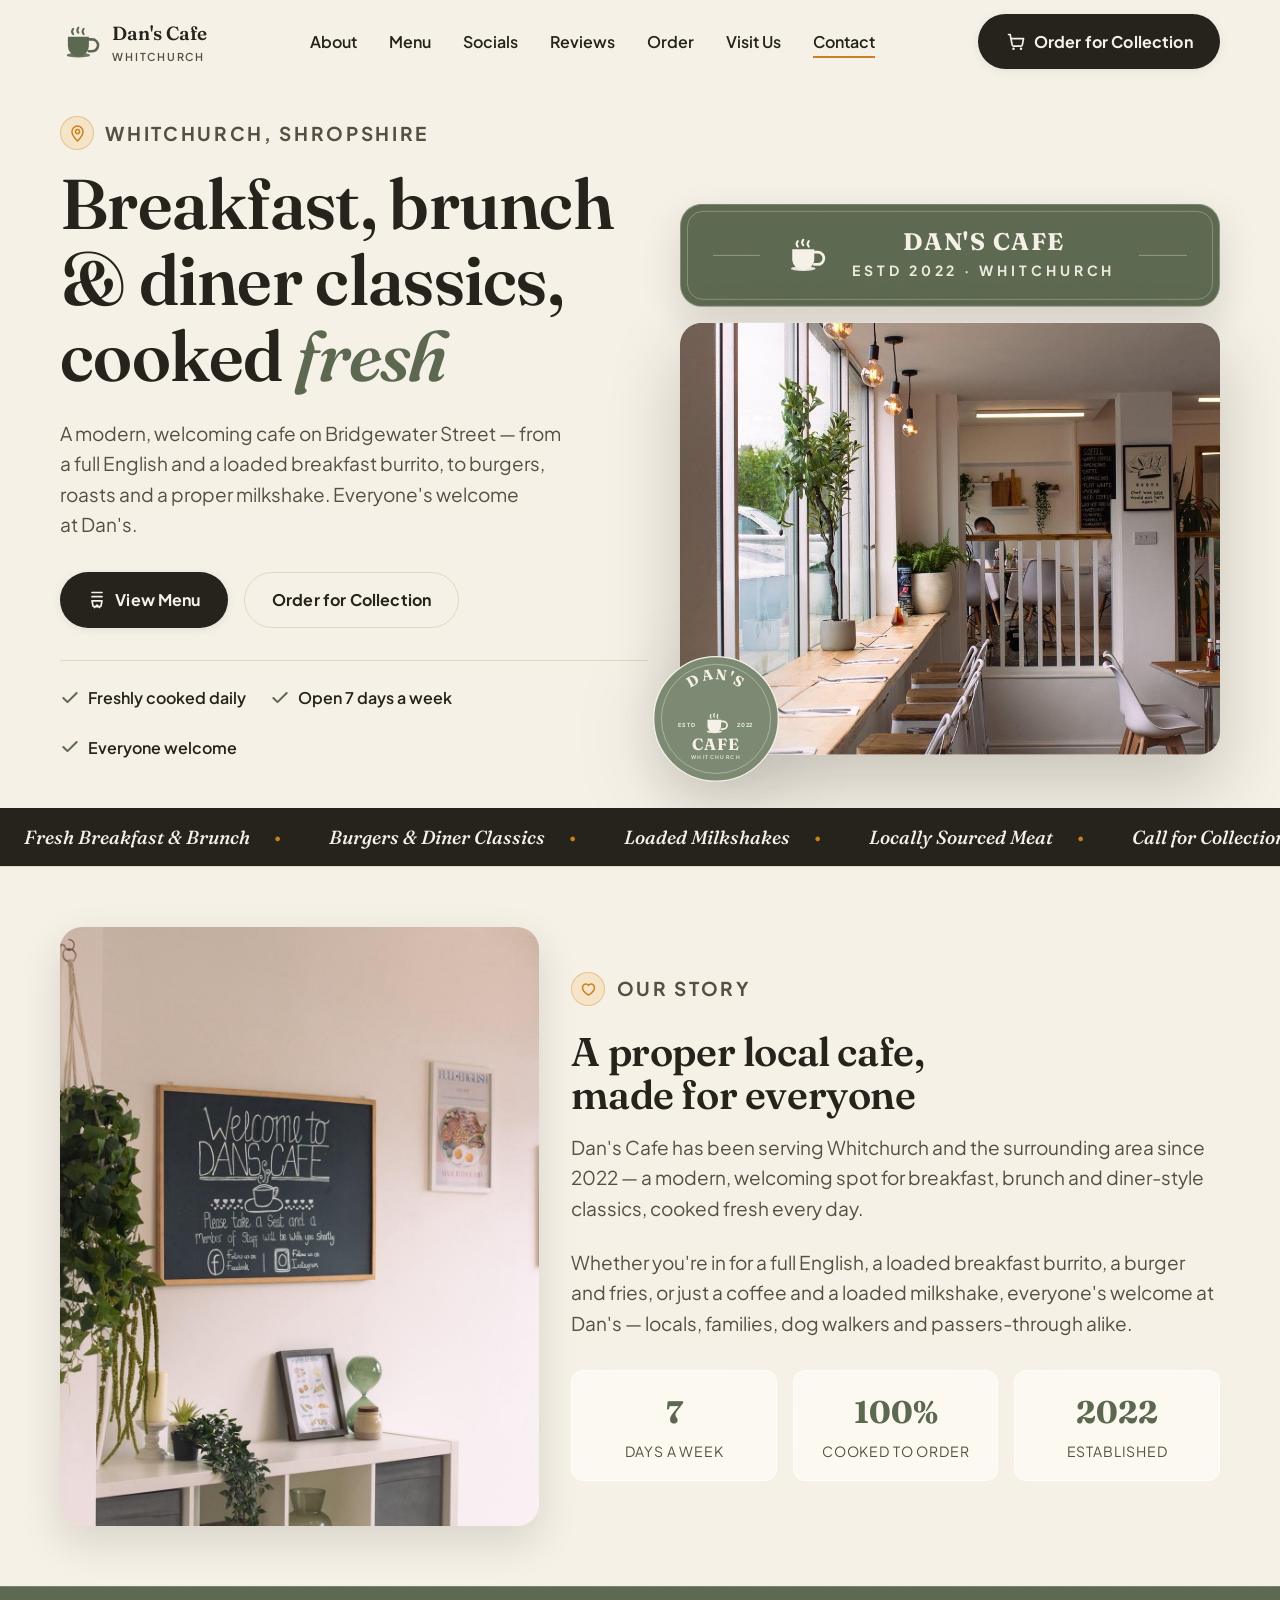
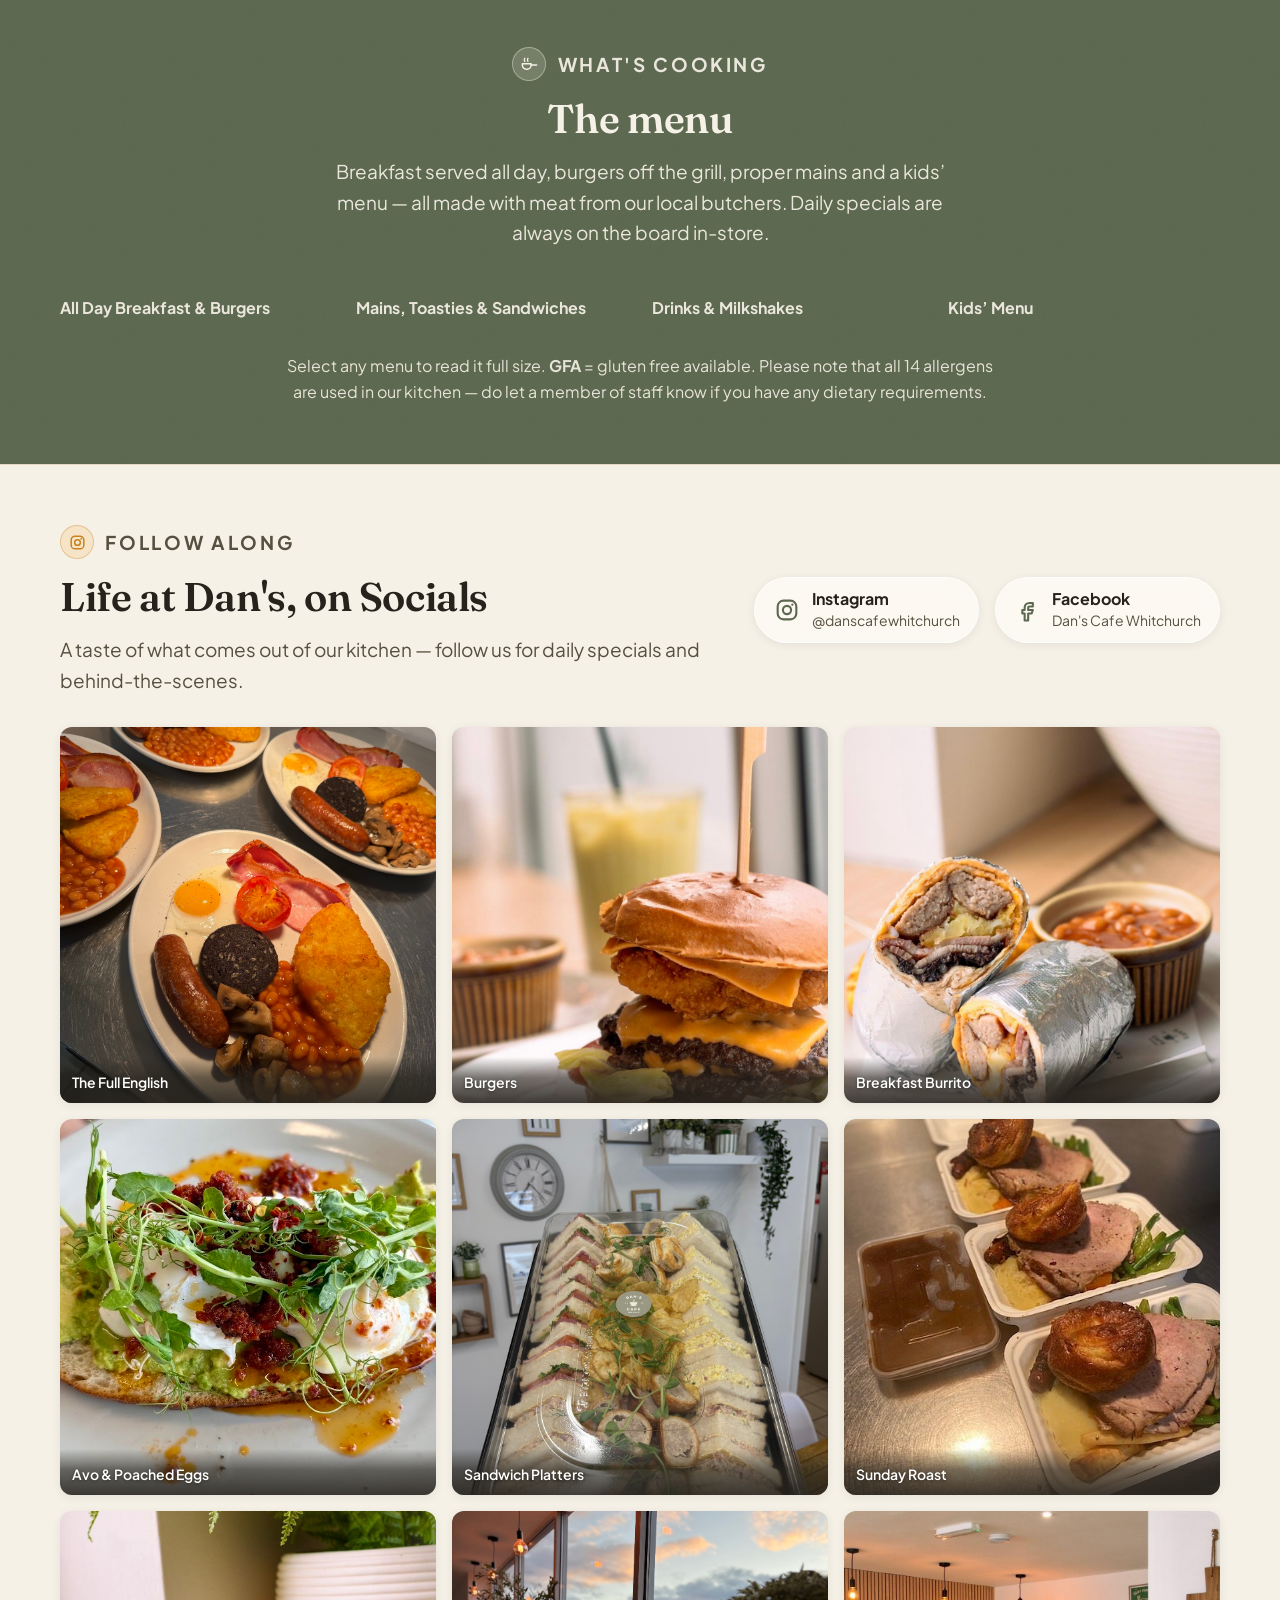
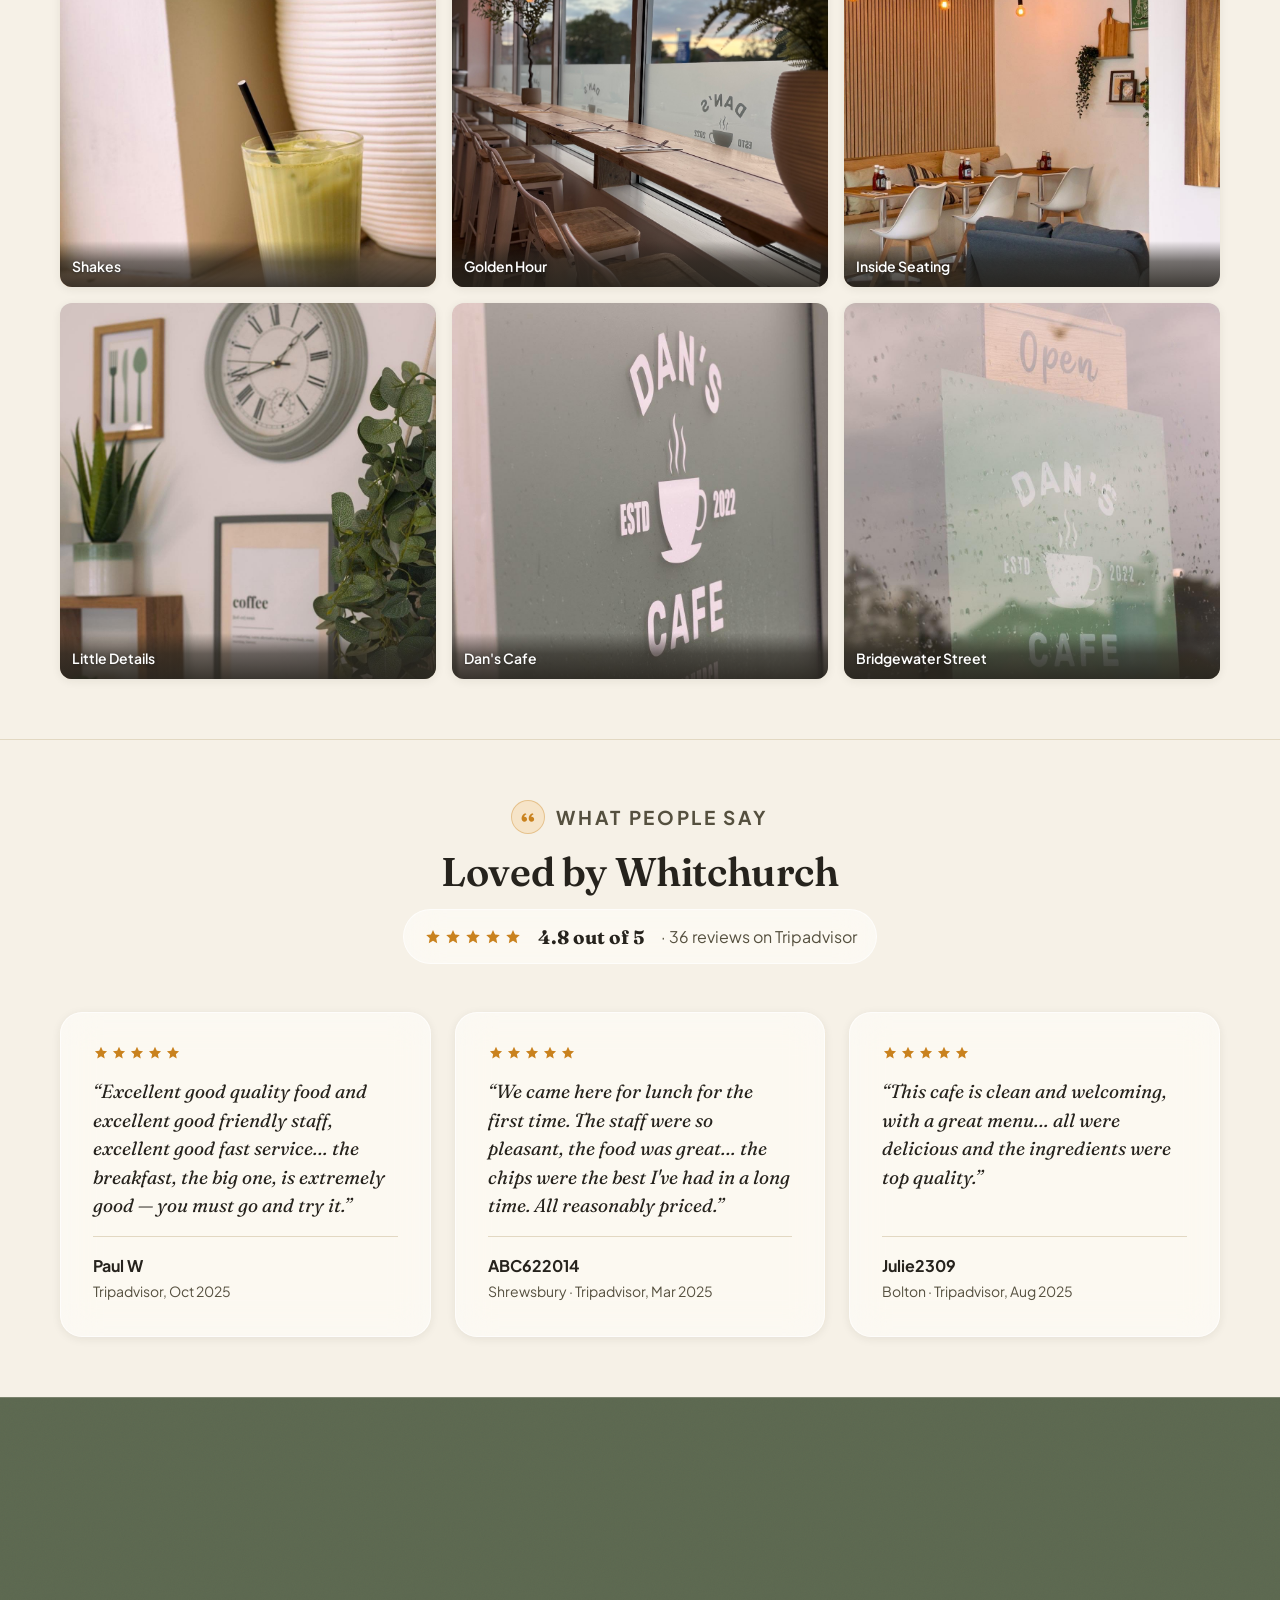
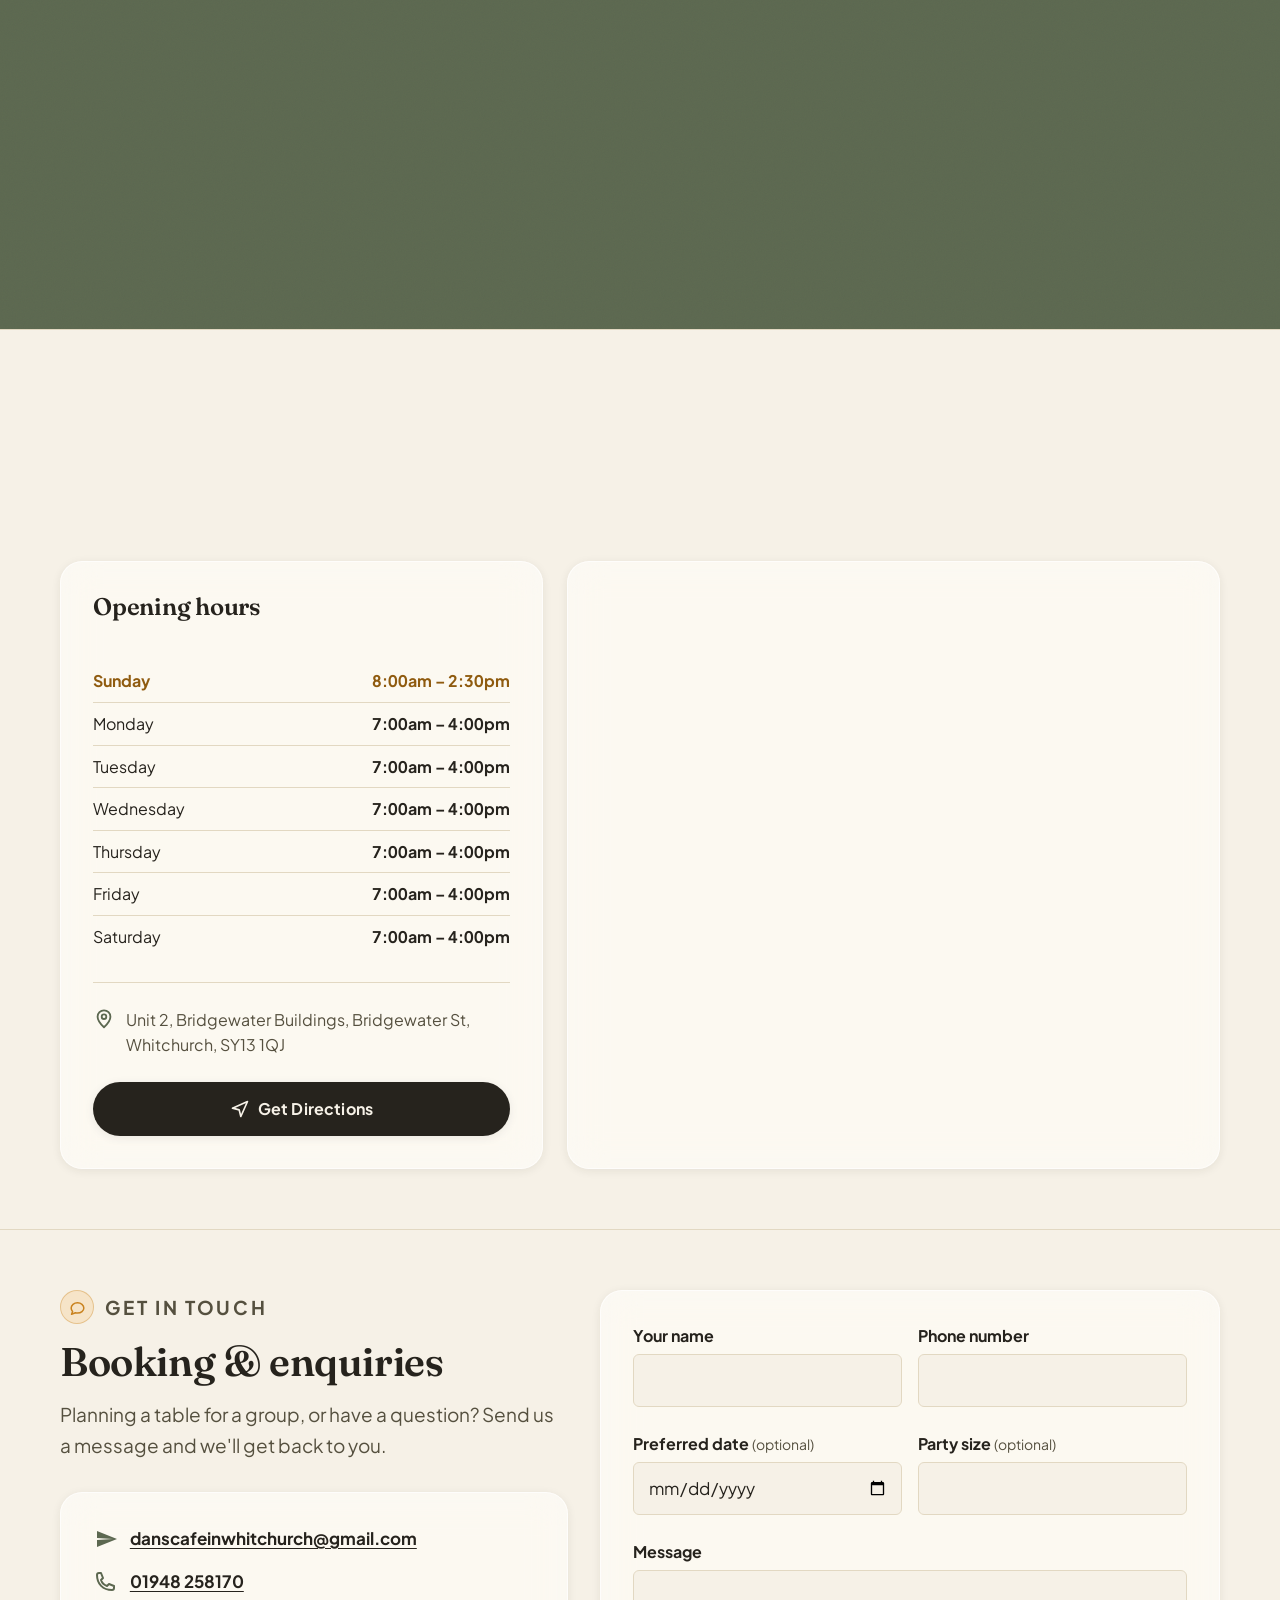
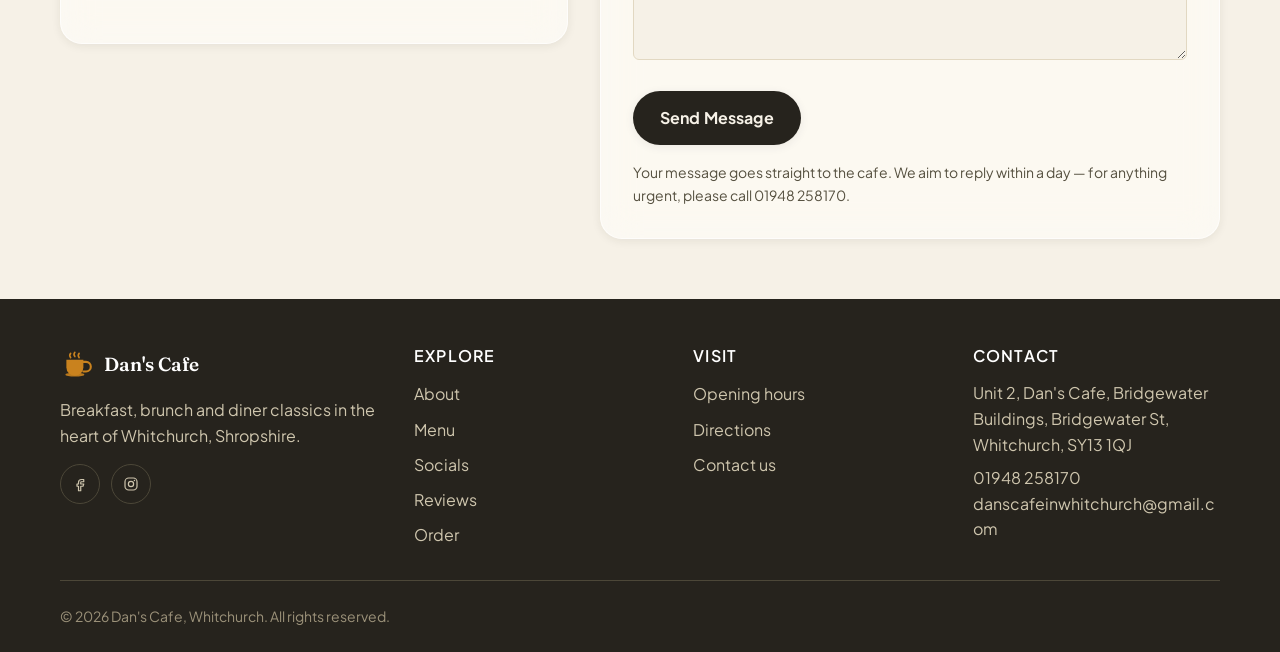
==== index.html @ ef7c29a6 "Add the four real menus with a full-size viewer, and swap two reviews Menus - Adds Dan's four printe" ====
<!doctype html>
<html lang="en-GB">
<head>
  <meta charset="UTF-8" />
  <meta name="viewport" content="width=device-width, initial-scale=1" />
  <title>Dan's Cafe — Breakfast, Brunch &amp; Diner in Whitchurch</title>
  <meta name="description" content="Dan's Cafe, Whitchurch — breakfast, brunch and diner classics cooked fresh every day. View the menu, order for collection, or find us on Bridgewater Street." />

  <link rel="preconnect" href="https://fonts.googleapis.com" />
  <link rel="preconnect" href="https://fonts.gstatic.com" crossorigin />
  <link href="https://fonts.googleapis.com/css2?family=Fraunces:ital,opsz,wght@0,9..144,500;0,9..144,600;0,9..144,700;1,9..144,500;1,9..144,600&family=Plus+Jakarta+Sans:wght@400;500;600;700;800&display=swap" rel="stylesheet" />

  <link rel="stylesheet" href="css/styles.css" />

  <!-- Enables the scroll-reveal animations only when JS is running, so the
       page still renders fully visible for screenshots, previews and crawlers. -->
  <script>document.documentElement.classList.add('js-anim');</script>

  <link rel="icon" href="data:image/svg+xml,%3Csvg xmlns='http://www.w3.org/2000/svg' viewBox='0 0 64 64'%3E%3Crect width='64' height='64' rx='16' fill='%237C8A73'/%3E%3Cellipse cx='32' cy='47' rx='15' ry='3' fill='%23F6F1E7'/%3E%3Cpath d='M17 22h28v11a14 14 0 0 1-14 14 14 14 0 0 1-14-14V22Z' fill='%23F6F1E7'/%3E%3Cpath d='M45 25h4a7 7 0 0 1 0 14h-4' fill='none' stroke='%23F6F1E7' stroke-width='3.5' stroke-linecap='round'/%3E%3C/svg%3E" />
</head>
<body>
  <a class="skip-link" href="#main">Skip to main content</a>

  <!-- SVG sprite: shared icon symbols -->
  <svg class="visually-hidden" aria-hidden="true">
    <symbol id="icon-cup" viewBox="0 0 64 64">
      <ellipse cx="28" cy="52" rx="18" ry="3.5" fill="currentColor" opacity=".9"/>
      <path d="M12 24h32v14a16 16 0 0 1-16 16h0a16 16 0 0 1-16-16V24Z" fill="currentColor"/>
      <path d="M44 28h5a9 9 0 0 1 0 18h-5" fill="none" stroke="currentColor" stroke-width="4" stroke-linecap="round"/>
      <path d="M20 12c-2.5 3-2.5 5 0 8M28 10c-2.5 3-2.5 5 0 8M36 12c-2.5 3-2.5 5 0 8" fill="none" stroke="currentColor" stroke-width="3" stroke-linecap="round"/>
    </symbol>
    <symbol id="icon-camera" viewBox="0 0 24 24">
      <path d="M4 8h3l1.5-2.5h7L17 8h3a1 1 0 0 1 1 1v9a1 1 0 0 1-1 1H4a1 1 0 0 1-1-1V9a1 1 0 0 1 1-1Z" fill="none" stroke="currentColor" stroke-width="1.6" stroke-linejoin="round"/>
      <circle cx="12" cy="13.5" r="3.5" fill="none" stroke="currentColor" stroke-width="1.6"/>
    </symbol>
    <symbol id="icon-star" viewBox="0 0 24 24">
      <path d="M12 2.8l2.7 5.9 6.4.7-4.8 4.4 1.3 6.4L12 16.9l-5.6 3.3 1.3-6.4-4.8-4.4 6.4-.7L12 2.8Z" fill="currentColor"/>
    </symbol>
    <!-- Eyebrow icons: one per section, matching its subject -->
    <symbol id="icon-pin" viewBox="0 0 24 24">
      <path d="M12 21.5s7-6.7 7-11.9A7 7 0 0 0 5 9.6c0 5.2 7 11.9 7 11.9Z" fill="none" stroke="currentColor" stroke-width="1.9" stroke-linejoin="round"/>
      <circle cx="12" cy="9.6" r="2.6" fill="none" stroke="currentColor" stroke-width="1.9"/>
    </symbol>
    <symbol id="icon-heart" viewBox="0 0 24 24">
      <path d="M12 20.3s-7.6-4.6-7.6-9.6a4.3 4.3 0 0 1 7.6-2.7 4.3 4.3 0 0 1 7.6 2.7c0 5-7.6 9.6-7.6 9.6Z" fill="none" stroke="currentColor" stroke-width="1.9" stroke-linejoin="round"/>
    </symbol>
    <symbol id="icon-pan" viewBox="0 0 24 24">
      <path d="M3 11h11a0 0 0 0 1 0 0v2a5 5 0 0 1-5 5H8a5 5 0 0 1-5-5v-2Z" fill="none" stroke="currentColor" stroke-width="1.9" stroke-linejoin="round"/>
      <path d="M14 12.5h7" stroke="currentColor" stroke-width="1.9" stroke-linecap="round"/>
      <path d="M6 8c-1-1.4-1-2.4 0-3.8M10 8c-1-1.4-1-2.4 0-3.8" fill="none" stroke="currentColor" stroke-width="1.7" stroke-linecap="round"/>
    </symbol>
    <symbol id="icon-instagram" viewBox="0 0 24 24">
      <rect x="4" y="4" width="16" height="16" rx="5" fill="none" stroke="currentColor" stroke-width="1.9"/>
      <circle cx="12" cy="12" r="3.6" fill="none" stroke="currentColor" stroke-width="1.9"/>
      <circle cx="16.7" cy="7.3" r="1.1" fill="currentColor"/>
    </symbol>
    <symbol id="icon-quote" viewBox="0 0 24 24">
      <path d="M9.2 6.5C6.3 7.6 4.5 10 4.5 13.1c0 2.6 1.5 4.4 3.6 4.4 1.9 0 3.3-1.4 3.3-3.2 0-1.8-1.3-3.1-3-3.1-.3 0-.6 0-.8.1.4-1.5 1.6-2.7 3.1-3.4l-1.5-1.4ZM18.2 6.5c-2.9 1.1-4.7 3.5-4.7 6.6 0 2.6 1.5 4.4 3.6 4.4 1.9 0 3.3-1.4 3.3-3.2 0-1.8-1.3-3.1-3-3.1-.3 0-.6 0-.8.1.4-1.5 1.6-2.7 3.1-3.4l-1.5-1.4Z" fill="currentColor"/>
    </symbol>
    <symbol id="icon-bag" viewBox="0 0 24 24">
      <path d="M5 8h14l-1.1 11.2a1.8 1.8 0 0 1-1.8 1.6H7.9a1.8 1.8 0 0 1-1.8-1.6L5 8Z" fill="none" stroke="currentColor" stroke-width="1.9" stroke-linejoin="round"/>
      <path d="M8.8 8V6.4a3.2 3.2 0 0 1 6.4 0V8" fill="none" stroke="currentColor" stroke-width="1.9" stroke-linecap="round"/>
    </symbol>
    <symbol id="icon-chat" viewBox="0 0 24 24">
      <path d="M20 12.6c0 3.6-3.6 6.5-8 6.5-.9 0-1.8-.1-2.6-.4L4.5 20.5l1.3-3.4C4.7 15.9 4 14.3 4 12.6 4 9 7.6 6.1 12 6.1s8 2.9 8 6.5Z" fill="none" stroke="currentColor" stroke-width="1.9" stroke-linejoin="round"/>
    </symbol>
    <symbol id="icon-expand" viewBox="0 0 24 24">
      <path d="M4 9V4h5M20 9V4h-5M4 15v5h5M20 15v5h-5" fill="none" stroke="currentColor" stroke-width="1.9" stroke-linecap="round" stroke-linejoin="round"/>
    </symbol>
    <symbol id="icon-close" viewBox="0 0 24 24">
      <path d="M6 6l12 12M18 6L6 18" fill="none" stroke="currentColor" stroke-width="2" stroke-linecap="round"/>
    </symbol>
    <symbol id="icon-chevron" viewBox="0 0 24 24">
      <path d="M14.5 5 8 12l6.5 7" fill="none" stroke="currentColor" stroke-width="2" stroke-linecap="round" stroke-linejoin="round"/>
    </symbol>
  </svg>

  <!-- ============ HEADER ============
       The header and footer are the two shared blocks. If either changes,
       change it in every .html file in this folder. Right now there is only
       one page (index.html), so there is only one copy of each. -->
  <header class="site-header" id="siteHeader">
    <div class="container">
      <a class="brand" href="#top">
        <svg class="brand-mark" viewBox="0 0 64 64" aria-hidden="true"><use href="#icon-cup"/></svg>
        <span>Dan's Cafe<span class="brand-sub">Whitchurch</span></span>
      </a>

      <nav class="nav-desktop" aria-label="Primary">
        <ul>
          <li><a href="#about">About</a></li>
          <li><a href="#menu">Menu</a></li>
          <li><a href="#gallery">Socials</a></li>
          <li><a href="#reviews">Reviews</a></li>
          <li><a href="#order">Order</a></li>
          <li><a href="#visit">Visit Us</a></li>
          <li><a href="#contact">Contact</a></li>
        </ul>
      </nav>

      <a class="btn btn-primary btn-magnetic header-cta" href="#order" data-magnetic>
        <svg viewBox="0 0 24 24" fill="none" aria-hidden="true"><path d="M3 3h2l2.4 12.4a2 2 0 0 0 2 1.6h8.2a2 2 0 0 0 2-1.6L21 8H6" stroke="currentColor" stroke-width="2" stroke-linecap="round" stroke-linejoin="round"/><circle cx="9" cy="20" r="1.5" fill="currentColor"/><circle cx="18" cy="20" r="1.5" fill="currentColor"/></svg>
        Order for Collection
      </a>

      <button class="nav-toggle" id="navToggle" aria-expanded="false" aria-controls="navMobile" aria-label="Open menu">
        <svg class="icon-menu" viewBox="0 0 24 24" fill="none" aria-hidden="true"><path d="M3 6h18M3 12h18M3 18h18" stroke="currentColor" stroke-width="2" stroke-linecap="round"/></svg>
        <svg class="icon-close" viewBox="0 0 24 24" fill="none" aria-hidden="true"><path d="M6 6l12 12M18 6L6 18" stroke="currentColor" stroke-width="2" stroke-linecap="round"/></svg>
      </button>
    </div>
  </header>

  <!-- Mobile menu lives OUTSIDE <header> on purpose: the header uses
       backdrop-filter, which makes it a containing block for any
       position:fixed descendant. Nested inside, this panel was being
       trapped in the 84px header box instead of filling the screen. -->
  <nav class="nav-mobile" id="navMobile" aria-label="Mobile">
      <ul>
        <li><a href="#about">About</a></li>
        <li><a href="#menu">Menu</a></li>
        <li><a href="#gallery">Socials</a></li>
        <li><a href="#reviews">Reviews</a></li>
        <li><a href="#order">Order</a></li>
        <li><a href="#visit">Visit Us</a></li>
        <li><a href="#contact">Contact</a></li>
      </ul>
      <a class="btn btn-primary header-cta" href="#order">Order for Collection</a>
    </nav>

  <main id="main">
    <div id="top"></div>

    <!-- ============ HERO ============ -->
    <section class="hero">
      <div class="container">
        <div class="hero-copy" data-reveal>
          <p class="eyebrow"><span class="eyebrow-icon" aria-hidden="true"><svg><use href="#icon-pin"/></svg></span>Whitchurch, Shropshire</p>
          <h1>Breakfast, brunch &amp; diner classics, cooked <em>fresh</em></h1>
          <p>A modern, welcoming cafe on Bridgewater Street — from a full English and a loaded breakfast burrito, to burgers, roasts and a proper milkshake. Everyone's welcome at Dan's.</p>
          <div class="hero-actions">
            <a class="btn btn-primary btn-magnetic" href="#menu" data-magnetic>
              <svg viewBox="0 0 24 24" fill="none" aria-hidden="true"><path d="M6 3h12M6 8h12M9 21l3-3 3 3M6 13h12l-1 5a2 2 0 0 1-2 2H9a2 2 0 0 1-2-2l-1-5Z" stroke="currentColor" stroke-width="2" stroke-linecap="round" stroke-linejoin="round"/></svg>
              View Menu
            </a>
            <a class="btn btn-ghost" href="#order">Order for Collection</a>
          </div>

          <ul class="hero-trust">
            <li>
              <svg viewBox="0 0 24 24" fill="none" aria-hidden="true"><path d="M20 6 9 17l-5-5" stroke="currentColor" stroke-width="2.4" stroke-linecap="round" stroke-linejoin="round"/></svg>
              Freshly cooked daily
            </li>
            <li>
              <svg viewBox="0 0 24 24" fill="none" aria-hidden="true"><path d="M20 6 9 17l-5-5" stroke="currentColor" stroke-width="2.4" stroke-linecap="round" stroke-linejoin="round"/></svg>
              Open 7 days a week
            </li>
            <li>
              <svg viewBox="0 0 24 24" fill="none" aria-hidden="true"><path d="M20 6 9 17l-5-5" stroke="currentColor" stroke-width="2.4" stroke-linecap="round" stroke-linejoin="round"/></svg>
              Everyone welcome
            </li>
          </ul>
        </div>

        <div class="hero-media" data-reveal data-parallax>
          <div class="hero-banner">
            <span class="hero-banner-rule" aria-hidden="true"></span>
            <svg class="hero-banner-mark" viewBox="0 0 64 64" aria-hidden="true"><use href="#icon-cup"/></svg>
            <span class="hero-banner-text">
              <strong>DAN'S CAFE</strong>
              <span>Estd 2022 &middot; Whitchurch</span>
            </span>
            <span class="hero-banner-rule" aria-hidden="true"></span>
          </div>

          <div class="hero-photo">
            <div class="photo-slot">
              <div class="photo-fallback">
                <svg aria-hidden="true"><use href="#icon-camera"/></svg>
                <strong>Inside Dan's Cafe</strong>
                <span>images/interior-window-bar.jpg</span>
              </div>
              <img src="images/interior-window-bar.jpg" alt="Inside Dan's Cafe — window bar seating with hanging Edison bulbs and plants" loading="eager" onerror="this.remove()" />
            </div>
          </div>
          <svg class="hero-badge" viewBox="0 0 300 300" role="img" aria-label="Dan's Cafe, established 2022, Whitchurch">
            <circle cx="150" cy="150" r="146" fill="#7C8A73"/>
            <circle cx="150" cy="150" r="146" fill="none" stroke="#F6F1E7" stroke-width="3"/>
            <circle cx="150" cy="150" r="128" fill="none" stroke="#F6F1E7" stroke-width="1.5" opacity=".6"/>
            <path id="badgeArc" d="M 58,150 A 92,92 0 0 1 242,150" fill="none"/>
            <text font-family="Fraunces, serif" font-weight="700" font-size="34" letter-spacing="4" fill="#F6F1E7">
              <textPath href="#badgeArc" startOffset="50%" text-anchor="middle">DAN'S</textPath>
            </text>
            <use href="#icon-cup" x="118" y="128" width="64" height="64" color="#F6F1E7"/>
            <text x="82" y="168" font-family="Plus Jakarta Sans, sans-serif" font-weight="700" font-size="13" letter-spacing="2" fill="#F6F1E7" text-anchor="middle">ESTD</text>
            <text x="218" y="168" font-family="Plus Jakarta Sans, sans-serif" font-weight="700" font-size="13" letter-spacing="2" fill="#F6F1E7" text-anchor="middle">2022</text>
            <text x="150" y="222" font-family="Fraunces, serif" font-weight="700" font-size="38" letter-spacing="2" fill="#F6F1E7" text-anchor="middle">CAFE</text>
            <text x="150" y="245" font-family="Plus Jakarta Sans, sans-serif" font-weight="700" font-size="12" letter-spacing="3.5" fill="#F6F1E7" opacity=".85" text-anchor="middle">WHITCHURCH</text>
          </svg>
        </div>
      </div>
    </section>

    <!-- ============ MARQUEE ============ -->
    <div class="marquee" aria-hidden="true">
      <!-- Scrolling banner. To edit: change the phrases in the FIRST group
           below, then make the SECOND group match exactly — the duplicate
           set is what makes the scroll loop seamlessly.
           Hovering the strip pauses it; it does not animate at all for
           visitors who have "reduce motion" turned on. -->
      <div class="marquee-track">
        <span>Fresh Breakfast &amp; Brunch</span>
        <span>Burgers &amp; Diner Classics</span>
        <span>Loaded Milkshakes</span>
        <span>Locally Sourced Meat</span>
        <span>Call for Collection</span>
        <span>Sunday Roasts to Take Away</span>
        <span>Est. 2022, Whitchurch</span>

        <span>Fresh Breakfast &amp; Brunch</span>
        <span>Burgers &amp; Diner Classics</span>
        <span>Loaded Milkshakes</span>
        <span>Locally Sourced Meat</span>
        <span>Call for Collection</span>
        <span>Sunday Roasts to Take Away</span>
        <span>Est. 2022, Whitchurch</span>
      </div>
    </div>

    <!-- ============ ABOUT ============ -->
    <section class="about section" id="about">
      <div class="container">
        <div class="about-media" data-reveal-scale>
          <div class="photo-slot">
            <div class="photo-fallback">
              <svg aria-hidden="true"><use href="#icon-camera"/></svg>
              <strong>Dan's Cafe</strong>
              <span>images/interior-welcome-board.jpg</span>
            </div>
            <img src="images/interior-welcome-board.jpg" alt="A chalkboard reading 'Welcome to Dan's Cafe' beside hanging plants" loading="lazy" onerror="this.remove()" />
          </div>
        </div>
        <div class="about-copy" data-reveal>
          <p class="eyebrow"><span class="eyebrow-icon" aria-hidden="true"><svg><use href="#icon-heart"/></svg></span>Our Story</p>
          <h2>A proper local cafe, made for everyone</h2>
          <p>Dan's Cafe has been serving Whitchurch and the surrounding area since 2022 — a modern, welcoming spot for breakfast, brunch and diner-style classics, cooked fresh every day.</p>
          <p>Whether you're in for a full English, a loaded breakfast burrito, a burger and fries, or just a coffee and a loaded milkshake, everyone's welcome at Dan's — locals, families, dog walkers and passers-through alike.</p>
          <div class="about-stats">
            <div>
              <strong>7</strong>
              <span>Days a week</span>
            </div>
            <div>
              <strong>100%</strong>
              <span>Cooked to order</span>
            </div>
            <div>
              <strong>2022</strong>
              <span>Established</span>
            </div>
          </div>
        </div>
      </div>
    </section>

    <!-- ============ MENU ============ -->
    <section class="section section-sage" id="menu">
      <div class="container">
        <div class="section-head center" data-reveal>
          <p class="eyebrow"><span class="eyebrow-icon" aria-hidden="true"><svg><use href="#icon-pan"/></svg></span>What's Cooking</p>
          <h2>The menu</h2>
          <p>Breakfast served all day, burgers off the grill, proper mains and a kids&rsquo; menu &mdash; all made with meat from our local butchers. Daily specials are always on the board in-store.</p>
        </div>

        <!-- ==========================================================
             MENU BOARDS
             ----------------------------------------------------------
             Each card is a button that opens the full-size menu in the
             lightbox at the bottom of this file.

             TO UPDATE A MENU: save the new photo into images/ over the
             existing filename (e.g. images/menu-drinks.jpg). Nothing
             else needs changing.

             TO ADD A FIFTH MENU: copy one .menu-photo-card block, give
             it the next data-menu-open number, and the lightbox picks
             it up automatically — it reads the cards, not a hard-coded
             list.
             ========================================================== -->
        <div class="menu-photo-grid" data-reveal-group>
          <div class="menu-photo-card">
            <button type="button" class="menu-photo-btn" data-menu-open="0">
              <span class="menu-photo-media card-frame">
                <span class="photo-slot">
                  <img src="images/menu-breakfast-burgers.jpg" alt="Dan&rsquo;s Cafe all day breakfast and burgers menu &mdash; The Big One, breakfast baps, breakfast burrito, and the full smash burger range" loading="lazy" width="1206" height="1703" />
                </span>
                <span class="menu-zoom-hint" aria-hidden="true">
                  <svg><use href="#icon-expand"/></svg>Enlarge
                </span>
              </span>
              <span class="menu-photo-caption">All Day Breakfast &amp; Burgers</span>
              <span class="visually-hidden">&mdash; select to view full size</span>
            </button>
          </div>
          <div class="menu-photo-card">
            <button type="button" class="menu-photo-btn" data-menu-open="1">
              <span class="menu-photo-media card-frame">
                <span class="photo-slot">
                  <img src="images/menu-mains-sandwiches.jpg" alt="Dan&rsquo;s Cafe main meals menu &mdash; jackets, hunters chicken, scampi, toasties, ciabattas, sandwiches and sides" loading="lazy" width="1206" height="1706" />
                </span>
                <span class="menu-zoom-hint" aria-hidden="true">
                  <svg><use href="#icon-expand"/></svg>Enlarge
                </span>
              </span>
              <span class="menu-photo-caption">Mains, Toasties &amp; Sandwiches</span>
              <span class="visually-hidden">&mdash; select to view full size</span>
            </button>
          </div>
          <div class="menu-photo-card">
            <button type="button" class="menu-photo-btn" data-menu-open="2">
              <span class="menu-photo-media card-frame">
                <span class="photo-slot">
                  <img src="images/menu-drinks.jpg" alt="Dan&rsquo;s Cafe drinks menu &mdash; coffee, tea, hot chocolate, matcha, smoothies, soft drinks and milkshakes" loading="lazy" width="1206" height="1716" />
                </span>
                <span class="menu-zoom-hint" aria-hidden="true">
                  <svg><use href="#icon-expand"/></svg>Enlarge
                </span>
              </span>
              <span class="menu-photo-caption">Drinks &amp; Milkshakes</span>
              <span class="visually-hidden">&mdash; select to view full size</span>
            </button>
          </div>
          <div class="menu-photo-card">
            <button type="button" class="menu-photo-btn" data-menu-open="3">
              <span class="menu-photo-media card-frame">
                <span class="photo-slot">
                  <img src="images/menu-kids.jpg" alt="Dan&rsquo;s Cafe kids menu &mdash; children&rsquo;s breakfasts, main meals and drinks" loading="lazy" width="1206" height="1712" />
                </span>
                <span class="menu-zoom-hint" aria-hidden="true">
                  <svg><use href="#icon-expand"/></svg>Enlarge
                </span>
              </span>
              <span class="menu-photo-caption">Kids&rsquo; Menu</span>
              <span class="visually-hidden">&mdash; select to view full size</span>
            </button>
          </div>
        </div>

        <p class="menu-note">Select any menu to read it full size. <strong>GFA</strong> = gluten free available. Please note that all 14 allergens are used in our kitchen &mdash; do let a member of staff know if you have any dietary requirements.</p>
      </div>
    </section>

    <!-- ============ SOCIALS ============ -->
    <section class="section" id="gallery">
      <div class="container">
        <div class="socials-head" data-reveal>
          <div class="section-head">
            <p class="eyebrow"><span class="eyebrow-icon" aria-hidden="true"><svg><use href="#icon-instagram"/></svg></span>Follow Along</p>
            <h2>Life at Dan's, on Socials</h2>
            <p>A taste of what comes out of our kitchen — follow us for daily specials and behind-the-scenes.</p>
          </div>

          <div class="socials-links">
            <a class="social-logo" href="https://instagram.com/danscafewhitchurch" target="_blank" rel="noopener">
              <svg viewBox="0 0 24 24" fill="none" aria-hidden="true"><rect x="4" y="4" width="16" height="16" rx="5" stroke="currentColor" stroke-width="1.8"/><circle cx="12" cy="12" r="3.5" stroke="currentColor" stroke-width="1.8"/><circle cx="16.6" cy="7.4" r="1" fill="currentColor"/></svg>
              <span>
                <strong>Instagram</strong>
                <em>@danscafewhitchurch</em>
              </span>
            </a>
            <a class="social-logo" href="https://facebook.com/danscafewhitchurch" target="_blank" rel="noopener">
              <svg viewBox="0 0 24 24" fill="none" aria-hidden="true"><path d="M14 9h3V6h-3a4 4 0 0 0-4 4v2H8v3h2v6h3v-6h3l1-3h-4v-2a1 1 0 0 1 1-1Z" stroke="currentColor" stroke-width="1.8" stroke-linejoin="round"/></svg>
              <span>
                <strong>Facebook</strong>
                <em>Dan's Cafe Whitchurch</em>
              </span>
            </a>
          </div>
        </div>

        <!-- ==========================================================
             AUTO-UPDATING INSTAGRAM FEED (optional upgrade)
             ----------------------------------------------------------
             Instagram no longer serves post content to logged-out
             visitors via its own embed code, so the official embeds
             render blank. To show your genuinely LATEST posts
             automatically, sign up for a free feed widget
             (lightwidget.com or snapwidget.com), connect the
             @danscafewhitchurch account, then paste the <iframe> or
             <script> they give you inside the div below and delete the
             .insta-grid photo grid underneath it.
             ========================================================== -->
        <div class="insta-widget-slot" hidden>
          <!-- PASTE WIDGET EMBED CODE HERE -->
        </div>

        <div class="insta-grid" data-reveal-group>
          <a class="insta-tile" href="https://instagram.com/danscafewhitchurch" target="_blank" rel="noopener">
            <div class="photo-slot">
              <div class="photo-fallback">
                <svg aria-hidden="true"><use href="#icon-camera"/></svg>
                <strong>The Full English</strong>
                <span>images/food-full-english.jpg</span>
              </div>
              <img src="images/food-full-english.jpg" alt="A full English breakfast with bacon, sausage, black pudding, egg, hash brown, beans, mushrooms and tomato" loading="lazy" onerror="this.remove()" />
            </div>
            <span class="insta-caption">The Full English</span>
          </a>
          <a class="insta-tile" href="https://instagram.com/danscafewhitchurch" target="_blank" rel="noopener">
            <div class="photo-slot">
              <div class="photo-fallback">
                <svg aria-hidden="true"><use href="#icon-camera"/></svg>
                <strong>Burgers</strong>
                <span>images/food-burger.jpg</span>
              </div>
              <img src="images/food-burger.jpg" alt="A stacked cheeseburger with crispy chicken, served on a plate" loading="lazy" onerror="this.remove()" />
            </div>
            <span class="insta-caption">Burgers</span>
          </a>
          <a class="insta-tile" href="https://instagram.com/danscafewhitchurch" target="_blank" rel="noopener">
            <div class="photo-slot">
              <div class="photo-fallback">
                <svg aria-hidden="true"><use href="#icon-camera"/></svg>
                <strong>Breakfast Burrito</strong>
                <span>images/food-breakfast-burrito.jpg</span>
              </div>
              <img src="images/food-breakfast-burrito.jpg" alt="Breakfast burrito cut in half, served with beans on a plate" loading="lazy" onerror="this.remove()" />
            </div>
            <span class="insta-caption">Breakfast Burrito</span>
          </a>
          <a class="insta-tile" href="https://instagram.com/danscafewhitchurch" target="_blank" rel="noopener">
            <div class="photo-slot">
              <div class="photo-fallback">
                <svg aria-hidden="true"><use href="#icon-camera"/></svg>
                <strong>Avo &amp; Poached Eggs</strong>
                <span>images/food-avo-poached-eggs.jpg</span>
              </div>
              <img src="images/food-avo-poached-eggs.jpg" alt="Smashed avocado on toast with poached eggs, chilli and pea shoots" loading="lazy" onerror="this.remove()" />
            </div>
            <span class="insta-caption">Avo &amp; Poached Eggs</span>
          </a>
          <a class="insta-tile" href="https://instagram.com/danscafewhitchurch" target="_blank" rel="noopener">
            <div class="photo-slot">
              <div class="photo-fallback">
                <svg aria-hidden="true"><use href="#icon-camera"/></svg>
                <strong>Sandwich Platters</strong>
                <span>images/food-sandwiches.jpg</span>
              </div>
              <img src="images/food-sandwiches.jpg" alt="A Dan's Cafe sandwich platter with sandwiches, sausage rolls, pork pies and crisps" loading="lazy" onerror="this.remove()" />
            </div>
            <span class="insta-caption">Sandwich Platters</span>
          </a>
          <a class="insta-tile" href="https://instagram.com/danscafewhitchurch" target="_blank" rel="noopener">
            <div class="photo-slot">
              <div class="photo-fallback">
                <svg aria-hidden="true"><use href="#icon-camera"/></svg>
                <strong>Sunday Roast</strong>
                <span>images/gallery-sunday-roast.jpg</span>
              </div>
              <img src="images/gallery-sunday-roast.jpg" alt="Sunday roast takeaway trays with meat, Yorkshire pudding, vegetables and gravy" loading="lazy" onerror="this.remove()" />
            </div>
            <span class="insta-caption">Sunday Roast</span>
          </a>
          <a class="insta-tile" href="https://instagram.com/danscafewhitchurch" target="_blank" rel="noopener">
            <div class="photo-slot">
              <div class="photo-fallback">
                <svg aria-hidden="true"><use href="#icon-camera"/></svg>
                <strong>Shakes</strong>
                <span>images/food-shake.jpg</span>
              </div>
              <img src="images/food-shake.jpg" alt="A cold blended shake in a glass beside a fern" loading="lazy" onerror="this.remove()" />
            </div>
            <span class="insta-caption">Shakes</span>
          </a>
          <a class="insta-tile" href="https://instagram.com/danscafewhitchurch" target="_blank" rel="noopener">
            <div class="photo-slot">
              <div class="photo-fallback">
                <svg aria-hidden="true"><use href="#icon-camera"/></svg>
                <strong>Golden Hour</strong>
                <span>images/interior-golden-hour.jpg</span>
              </div>
              <img src="images/interior-golden-hour.jpg" alt="Window bar seating at Dan's Cafe at sunset, with warm pendant bulbs" loading="lazy" onerror="this.remove()" />
            </div>
            <span class="insta-caption">Golden Hour</span>
          </a>
          <a class="insta-tile" href="https://instagram.com/danscafewhitchurch" target="_blank" rel="noopener">
            <div class="photo-slot">
              <div class="photo-fallback">
                <svg aria-hidden="true"><use href="#icon-camera"/></svg>
                <strong>Inside Seating</strong>
                <span>images/interior-booths.jpg</span>
              </div>
              <img src="images/interior-booths.jpg" alt="Booth seating with wood panelling, cushions and pendant lighting" loading="lazy" onerror="this.remove()" />
            </div>
            <span class="insta-caption">Inside Seating</span>
          </a>
          <a class="insta-tile" href="https://instagram.com/danscafewhitchurch" target="_blank" rel="noopener">
            <div class="photo-slot">
              <div class="photo-fallback">
                <svg aria-hidden="true"><use href="#icon-camera"/></svg>
                <strong>Little Details</strong>
                <span>images/interior-decor.jpg</span>
              </div>
              <img src="images/interior-decor.jpg" alt="Shelves with plants, prints and a sage green clock on the cafe wall" loading="lazy" onerror="this.remove()" />
            </div>
            <span class="insta-caption">Little Details</span>
          </a>
          <a class="insta-tile" href="https://instagram.com/danscafewhitchurch" target="_blank" rel="noopener">
            <div class="photo-slot">
              <div class="photo-fallback">
                <svg aria-hidden="true"><use href="#icon-camera"/></svg>
                <strong>Dan's Cafe</strong>
                <span>images/sign-door-logo.jpg</span>
              </div>
              <img src="images/sign-door-logo.jpg" alt="Dan's Cafe logo on the sage green door" loading="lazy" onerror="this.remove()" />
            </div>
            <span class="insta-caption">Dan's Cafe</span>
          </a>
          <a class="insta-tile" href="https://instagram.com/danscafewhitchurch" target="_blank" rel="noopener">
            <div class="photo-slot">
              <div class="photo-fallback">
                <svg aria-hidden="true"><use href="#icon-camera"/></svg>
                <strong>Bridgewater Street</strong>
                <span>images/sign-window-rain.jpg</span>
              </div>
              <img src="images/sign-window-rain.jpg" alt="Dan's Cafe window sign and Open sign seen through rain-flecked glass" loading="lazy" onerror="this.remove()" />
            </div>
            <span class="insta-caption">Bridgewater Street</span>
          </a>
        </div>
      </div>
    </section>

    <!-- ============ TESTIMONIALS ============ -->
    <section class="section" id="reviews">
      <div class="container">
        <div class="section-head center" data-reveal>
          <p class="eyebrow"><span class="eyebrow-icon" aria-hidden="true"><svg><use href="#icon-quote"/></svg></span>What People Say</p>
          <h2>Loved by Whitchurch</h2>
          <a class="rating-badge" href="https://www.tripadvisor.co.uk/Restaurant_Review-g662358-d25131257-Reviews-Dan_s_Cafe-Whitchurch_Shropshire_England.html" target="_blank" rel="noopener">
            <span class="stars">
              <svg aria-hidden="true"><use href="#icon-star"/></svg>
              <svg aria-hidden="true"><use href="#icon-star"/></svg>
              <svg aria-hidden="true"><use href="#icon-star"/></svg>
              <svg aria-hidden="true"><use href="#icon-star"/></svg>
              <svg aria-hidden="true"><use href="#icon-star"/></svg>
            </span>
            <strong>4.8 out of 5</strong>
            <span>· 36 reviews on Tripadvisor</span>
          </a>
        </div>

        <!-- ==========================================================
             HOW TO SWAP A REVIEW
             ----------------------------------------------------------
             Each review is one <figure class="testimonial-card"> block.
             To change one, edit these three parts inside a block:
               1. <blockquote>  – the review text (keep the &ldquo; &rdquo; quote marks)
               2. <strong>      – the reviewer's name
               3. <span>        – their location and the date, e.g. "Whitchurch · Tripadvisor, May 2025"
             For a 4-star review, delete one of the five <svg> star lines.
             Only quote reviews that are genuinely yours, and keep the
             wording as written by the reviewer.
             ========================================================== -->
        <div class="testimonial-grid" data-reveal-group>
          <figure class="testimonial-card card-glass">
            <span class="stars" aria-hidden="true">
              <svg><use href="#icon-star"/></svg><svg><use href="#icon-star"/></svg><svg><use href="#icon-star"/></svg><svg><use href="#icon-star"/></svg><svg><use href="#icon-star"/></svg>
            </span>
            <blockquote>&ldquo;Excellent good quality food and excellent good friendly staff, excellent good fast service&hellip; the breakfast, the big one, is extremely good &mdash; you must go and try it.&rdquo;</blockquote>
            <figcaption>
              <strong>Paul W</strong>
              <span>Tripadvisor, Oct 2025</span>
            </figcaption>
          </figure>
          <figure class="testimonial-card card-glass">
            <span class="stars" aria-hidden="true">
              <svg><use href="#icon-star"/></svg><svg><use href="#icon-star"/></svg><svg><use href="#icon-star"/></svg><svg><use href="#icon-star"/></svg><svg><use href="#icon-star"/></svg>
            </span>
            <blockquote>&ldquo;We came here for lunch for the first time. The staff were so pleasant, the food was great&hellip; the chips were the best I've had in a long time. All reasonably priced.&rdquo;</blockquote>
            <figcaption>
              <strong>ABC622014</strong>
              <span>Shrewsbury &middot; Tripadvisor, Mar 2025</span>
            </figcaption>
          </figure>
          <figure class="testimonial-card card-glass">
            <span class="stars" aria-hidden="true">
              <svg><use href="#icon-star"/></svg><svg><use href="#icon-star"/></svg><svg><use href="#icon-star"/></svg><svg><use href="#icon-star"/></svg><svg><use href="#icon-star"/></svg>
            </span>
            <blockquote>&ldquo;This cafe is clean and welcoming, with a great menu&hellip; all were delicious and the ingredients were top quality.&rdquo;</blockquote>
            <figcaption>
              <strong>Julie2309</strong>
              <span>Bolton · Tripadvisor, Aug 2025</span>
            </figcaption>
          </figure>
        </div>
      </div>
    </section>

    <!-- ============ ORDER / CLICK & COLLECT ============ -->
    <section class="section section-sage" id="order">
      <div class="container">
        <div class="section-head center" data-reveal>
          <p class="eyebrow"><span class="eyebrow-icon" aria-hidden="true"><svg><use href="#icon-bag"/></svg></span>Click &amp; Collect</p>
          <h2>Order ahead for collection</h2>
          <p>Give us a call, let us know what you'd like, and we'll have it ready fresh for your chosen pickup time.</p>
        </div>

        <div class="order-steps" data-reveal-group>
          <div class="order-step">
            <span class="step-num" aria-hidden="true">1</span>
            <div>
              <h3>Give us a call</h3>
              <p>Ring the cafe on 01948 258170.</p>
            </div>
          </div>
          <div class="order-step">
            <span class="step-num" aria-hidden="true">2</span>
            <div>
              <h3>Tell us your order</h3>
              <p>Let us know what you'd like from the menu.</p>
            </div>
          </div>
          <div class="order-step">
            <span class="step-num" aria-hidden="true">3</span>
            <div>
              <h3>Collect at your chosen time</h3>
              <p>We'll have it cooked fresh and ready for you.</p>
            </div>
          </div>
        </div>

        <div class="order-cta" data-reveal>
          <a class="btn btn-on-sage btn-block btn-magnetic" href="tel:+441948258170" data-magnetic>
            <svg viewBox="0 0 24 24" fill="none" aria-hidden="true"><path d="M4 5c0-1 1-2 2-2h2l2 5-2 2c1 3 3 5 6 6l2-2 5 2v2c0 1-1 2-2 2C10 20 4 14 4 5Z" stroke="currentColor" stroke-width="2" stroke-linejoin="round"/></svg>
            Call to Order — 01948 258170
          </a>
        </div>
      </div>
    </section>

    <!-- ============ VISIT US ============ -->
    <section class="section visit" id="visit">
      <div class="container">
        <div class="section-head" data-reveal>
          <p class="eyebrow"><span class="eyebrow-icon" aria-hidden="true"><svg><use href="#icon-pin"/></svg></span>Find Us</p>
          <h2>Visit Dan's Cafe</h2>
          <p>Free off-street parking, right in the middle of Whitchurch.</p>
        </div>

        <div class="visit-layout">
          <div class="visit-card" data-reveal>
            <h3>Opening hours</h3>
            <table class="hours-table" id="hoursTable">
              <caption class="visually-hidden">Dan's Cafe opening hours, Sunday to Saturday</caption>
              <tbody>
                <tr data-day="0"><td>Sunday</td><td>8:00am – 2:30pm</td></tr>
                <tr data-day="1"><td>Monday</td><td>7:00am – 4:00pm</td></tr>
                <tr data-day="2"><td>Tuesday</td><td>7:00am – 4:00pm</td></tr>
                <tr data-day="3"><td>Wednesday</td><td>7:00am – 4:00pm</td></tr>
                <tr data-day="4"><td>Thursday</td><td>7:00am – 4:00pm</td></tr>
                <tr data-day="5"><td>Friday</td><td>7:00am – 4:00pm</td></tr>
                <tr data-day="6"><td>Saturday</td><td>7:00am – 4:00pm</td></tr>
              </tbody>
            </table>

            <div class="visit-address">
              <svg viewBox="0 0 24 24" fill="none" aria-hidden="true"><path d="M12 21s7-6.5 7-11.5A7 7 0 0 0 5 9.5C5 14.5 12 21 12 21Z" stroke="currentColor" stroke-width="2" stroke-linejoin="round"/><circle cx="12" cy="9.5" r="2.5" stroke="currentColor" stroke-width="2"/></svg>
              <span>Unit 2, Bridgewater Buildings, Bridgewater St,<br />Whitchurch, SY13 1QJ</span>
            </div>

            <a class="btn btn-primary btn-block btn-magnetic" href="https://www.google.com/maps/dir/?api=1&amp;destination=Dan%27s+Cafe,+Bridgewater+St,+Whitchurch+SY13+1QJ" target="_blank" rel="noopener" data-magnetic>
              <svg viewBox="0 0 24 24" fill="none" aria-hidden="true"><path d="M3 11l18-8-8 18-2-8-8-2Z" stroke="currentColor" stroke-width="2" stroke-linejoin="round"/></svg>
              Get Directions
            </a>
          </div>

          <div class="map-embed" data-reveal>
            <div class="map-embed-inner">
              <iframe
                title="Map showing the location of Dan's Cafe, Bridgewater Street, Whitchurch"
                loading="lazy"
                referrerpolicy="no-referrer-when-downgrade"
                src="https://www.google.com/maps?q=Dan%27s+Cafe,+Bridgewater+St,+Whitchurch+SY13+1QJ&z=18&output=embed">
              </iframe>
            </div>
          </div>
        </div>
      </div>
    </section>

    <!-- ============ CONTACT / BOOKING ============ -->
    <section class="section contact" id="contact">
      <div class="container">
        <div data-reveal>
          <div class="section-head">
            <p class="eyebrow"><span class="eyebrow-icon" aria-hidden="true"><svg><use href="#icon-chat"/></svg></span>Get In Touch</p>
            <h2>Booking &amp; enquiries</h2>
            <p>Planning a table for a group, or have a question? Send us a message and we'll get back to you.</p>
          </div>
          <div class="visit-card">
            <div class="info-row">
              <svg viewBox="0 0 24 24" fill="none" aria-hidden="true"><path d="M4 4v7l16 1-16 1v7l20-8L4 4Z" fill="currentColor"/></svg>
              <a href="mailto:danscafeinwhitchurch@gmail.com">danscafeinwhitchurch@gmail.com</a>
            </div>
            <div class="info-row">
              <svg viewBox="0 0 24 24" fill="none" aria-hidden="true"><path d="M4 5c0-1 1-2 2-2h2l2 5-2 2c1 3 3 5 6 6l2-2 5 2v2c0 1-1 2-2 2C10 20 4 14 4 5Z" stroke="currentColor" stroke-width="2" stroke-linejoin="round"/></svg>
              <a href="tel:+441948258170">01948 258170</a>
            </div>
          </div>
        </div>

        <div class="contact-panel" data-reveal>
          <!-- ==========================================================
               CONTACT FORM
               ----------------------------------------------------------
               Every field already has a name attribute, so a server-side
               or third-party handler can be dropped in without touching
               this markup. To wire one up, add action="..." method="post"
               to the <form> tag below and delete the submit handler at the
               bottom of js/main.js. Until then it opens the visitor's own
               email app with the message pre-filled.
               ========================================================== -->
          <form id="contactForm" name="enquiry" novalidate>
            <div class="field-row two">
              <div class="field">
                <label for="contactName">Your name</label>
                <input type="text" id="contactName" name="name" autocomplete="name" required aria-describedby="contactNameError" />
                <p class="field-error" id="contactNameError"></p>
              </div>
              <div class="field">
                <label for="contactPhone">Phone number</label>
                <input type="tel" id="contactPhone" name="phone" autocomplete="tel" required aria-describedby="contactPhoneError" />
                <p class="field-error" id="contactPhoneError"></p>
              </div>
            </div>
            <div class="field-row two">
              <div class="field">
                <label for="contactDate">Preferred date <span class="hint">(optional)</span></label>
                <input type="date" id="contactDate" name="date" />
              </div>
              <div class="field">
                <label for="contactParty">Party size <span class="hint">(optional)</span></label>
                <input type="number" id="contactParty" name="party" min="1" max="30" inputmode="numeric" />
              </div>
            </div>
            <div class="field">
              <label for="contactMessage">Message</label>
              <textarea id="contactMessage" name="message" required aria-describedby="contactMessageError"></textarea>
              <p class="field-error" id="contactMessageError"></p>
            </div>

            <p class="form-status" id="contactStatus" role="alert"></p>

            <div class="form-actions">
              <button type="submit" class="btn btn-primary">Send Message</button>
            </div>
            <p class="form-note">Your message goes straight to the cafe. We aim to reply within a day — for anything urgent, please call <a href="tel:+441948258170">01948 258170</a>.</p>
          </form>
        </div>
      </div>
    </section>
  </main>

  <!-- ============ FOOTER ============ -->
  <footer class="site-footer">
    <div class="container">
      <div class="footer-grid">
        <div class="footer-col">
          <div class="footer-brand">
            <svg viewBox="0 0 64 64" aria-hidden="true"><use href="#icon-cup"/></svg>
            Dan's Cafe
          </div>
          <p>Breakfast, brunch and diner classics in the heart of Whitchurch, Shropshire.</p>
          <div class="footer-social">
            <a href="https://facebook.com/danscafewhitchurch" target="_blank" rel="noopener" aria-label="Dan's Cafe on Facebook">
              <svg viewBox="0 0 24 24" fill="none" aria-hidden="true"><path d="M14 9h3V6h-3a4 4 0 0 0-4 4v2H8v3h2v6h3v-6h3l1-3h-4v-2a1 1 0 0 1 1-1Z" stroke="currentColor" stroke-width="1.6" stroke-linejoin="round"/></svg>
            </a>
            <a href="https://instagram.com/danscafewhitchurch" target="_blank" rel="noopener" aria-label="Dan's Cafe on Instagram">
              <svg viewBox="0 0 24 24" fill="none" aria-hidden="true"><rect x="4" y="4" width="16" height="16" rx="5" stroke="currentColor" stroke-width="1.6"/><circle cx="12" cy="12" r="3.5" stroke="currentColor" stroke-width="1.6"/><circle cx="16.6" cy="7.4" r="1" fill="currentColor"/></svg>
            </a>
          </div>
        </div>

        <div class="footer-col">
          <h4>Explore</h4>
          <ul>
            <li><a href="#about">About</a></li>
            <li><a href="#menu">Menu</a></li>
            <li><a href="#gallery">Socials</a></li>
            <li><a href="#reviews">Reviews</a></li>
            <li><a href="#order">Order</a></li>
          </ul>
        </div>

        <div class="footer-col">
          <h4>Visit</h4>
          <ul>
            <li><a href="#visit">Opening hours</a></li>
            <li><a href="#visit">Directions</a></li>
            <li><a href="#contact">Contact us</a></li>
          </ul>
        </div>

        <div class="footer-col">
          <h4>Contact</h4>
          <p>Unit 2, Dan's Cafe, Bridgewater Buildings, Bridgewater St, Whitchurch, SY13 1QJ</p>
          <p class="footer-contact-line"><a href="tel:+441948258170">01948 258170</a></p>
          <p><a href="mailto:danscafeinwhitchurch@gmail.com">danscafeinwhitchurch@gmail.com</a></p>
        </div>
      </div>

      <div class="footer-bottom">
        <span>© <span id="year"></span> Dan's Cafe, Whitchurch. All rights reserved.</span>
      </div>
    </div>
  </footer>

  <!-- Mobile-only sticky order bar: Call is the primary conversion action -->
  <div class="mobile-order-bar" id="mobileOrderBar">
    <a class="is-primary" href="tel:+441948258170">
      <svg viewBox="0 0 24 24" fill="none" aria-hidden="true"><path d="M4 5c0-1 1-2 2-2h2l2 5-2 2c1 3 3 5 6 6l2-2 5 2v2c0 1-1 2-2 2C10 20 4 14 4 5Z" stroke="currentColor" stroke-width="2" stroke-linejoin="round"/></svg>
      Call
    </a>
    <a href="#order">
      <svg viewBox="0 0 24 24" fill="none" aria-hidden="true"><path d="M3 3h2l2.4 12.4a2 2 0 0 0 2 1.6h8.2a2 2 0 0 0 2-1.6L21 8H6" stroke="currentColor" stroke-width="2" stroke-linecap="round" stroke-linejoin="round"/><circle cx="9" cy="20" r="1.5" fill="currentColor"/><circle cx="18" cy="20" r="1.5" fill="currentColor"/></svg>
      Order
    </a>
  </div>

  <!-- Back to top -->
  <button class="back-to-top" id="backToTop" aria-label="Back to top" type="button">
    <svg viewBox="0 0 24 24" fill="none" aria-hidden="true"><path d="M12 19V5M5 12l7-7 7 7" stroke="currentColor" stroke-width="2.2" stroke-linecap="round" stroke-linejoin="round"/></svg>
  </button>

  <!-- ============ MENU LIGHTBOX ============
       The viewer that opens when a menu card is selected. js/main.js
       populates it from the .menu-photo-btn cards in the menu section,
       so adding or renaming a menu up there needs no changes down here.
       Starts hidden, and is only inserted into the tab order once open. -->
  <div class="menu-lightbox" id="menuLightbox" role="dialog" aria-modal="true" aria-labelledby="menuLightboxTitle" hidden>
    <div class="menu-lightbox-backdrop" data-menu-close></div>

    <div class="menu-lightbox-inner">
      <div class="menu-lightbox-bar">
        <p class="menu-lightbox-title" id="menuLightboxTitle">Menu</p>
        <div class="menu-lightbox-tools">
          <button type="button" class="menu-lightbox-tool" id="menuLightboxZoom" aria-pressed="false">
            <svg aria-hidden="true"><use href="#icon-expand"/></svg>
            <span class="menu-lightbox-tool-label">Zoom in</span>
          </button>
          <button type="button" class="menu-lightbox-tool is-close" data-menu-close aria-label="Close menu viewer">
            <svg aria-hidden="true"><use href="#icon-close"/></svg>
          </button>
        </div>
      </div>

      <div class="menu-lightbox-stage" id="menuLightboxStage">
        <img id="menuLightboxImg" src="" alt="" />
      </div>

      <div class="menu-lightbox-foot">
        <button type="button" class="menu-lightbox-arrow" data-menu-step="-1" aria-label="Previous menu">
          <svg aria-hidden="true"><use href="#icon-chevron"/></svg>
        </button>
        <p class="menu-lightbox-count" aria-live="polite">
          <span id="menuLightboxIndex">1</span> of <span id="menuLightboxTotal">4</span>
        </p>
        <button type="button" class="menu-lightbox-arrow is-next" data-menu-step="1" aria-label="Next menu">
          <svg aria-hidden="true"><use href="#icon-chevron"/></svg>
        </button>
      </div>
    </div>
  </div>

  <script src="js/main.js"></script>
</body>
</html>
---- css/styles.css ----
/* =========================================================
   Dan's Cafe — Design Tokens
   Point of view: modern indie diner-meets-brunch-spot in
   Whitchurch. Badge-branded, editorial photography-led.
   ========================================================= */
:root {
  /* Color — restrained 5-color system pulled from the real
     Dan's Cafe badge (sage/cream) and food/interior photography
     (charcoal shadows, warm amber bulb + sauce tones). */
  --color-cream: #f6f1e7;
  --color-cream-deep: #eee5d2;
  --color-surface: #ffffff;
  --color-charcoal: #26231d;
  --color-charcoal-soft: #55503f;
  --color-sage: #7c8a73;
  --color-sage-dark: #5c6850;
  --color-sage-tint: #e7ebe0;
  --color-amber: #c9821e;
  /* Darker amber for TEXT — plain --color-amber is only ~3:1 on cream,
     which fails WCAG AA for body-size text. Use this whenever the amber
     is words rather than decoration. */
  --color-amber-deep: #8f5b0f;
  --color-amber-tint: #f6e4c8;
  --color-border: #e2d8c2;
  --color-danger: #a8402f;
  --color-success: #4b6a45;
  --color-focus-ring: #1f6b8c;

  --color-on-charcoal: #f6f1e7;
  --color-on-sage: #f6f1e7;

  /* Typography — Fraunces (character, warm, premium serif)
     paired with Plus Jakarta Sans (distinctive geometric sans,
     deliberately not Inter/Roboto). */
  --font-display: "Fraunces", Georgia, "Times New Roman", serif;
  --font-body: "Plus Jakarta Sans", -apple-system, BlinkMacSystemFont, "Segoe UI", sans-serif;

  --fs-xs: 0.875rem;
  --fs-sm: 1rem;
  --fs-base: 1.0625rem;
  --fs-md: 1.1875rem;
  --fs-lg: 1.5rem;
  --fs-xl: 1.95rem;
  --fs-2xl: 2.5rem;
  --fs-3xl: 3.4rem;
  --fs-4xl: 4.4rem;

  /* Spacing (8pt rhythm) */
  --space-1: 0.5rem;
  --space-2: 1rem;
  --space-3: 1.5rem;
  --space-4: 2rem;
  --space-5: 3rem;
  --space-6: 3.5rem;
  --space-7: 3.75rem;
  --space-8: 6rem;

  /* Layout */
  --container-max: 75rem;
  --container-pad: 1.25rem;
  --radius-sm: 6px;
  --radius-md: 12px;
  --radius-lg: 22px;
  --radius-pill: 999px;

  /* Motion */
  --ease-out: cubic-bezier(0.16, 1, 0.3, 1);
  --ease-soft: cubic-bezier(0.33, 1, 0.68, 1);
  --dur-fast: 200ms;
  --dur-base: 380ms;
  --dur-slow: 700ms;

  --shadow-sm: 0 2px 10px rgba(38, 35, 29, 0.08);
  --shadow-md: 0 16px 40px rgba(38, 35, 29, 0.14);
  --shadow-lg: 0 30px 70px rgba(38, 35, 29, 0.22);

  --header-h: 84px;

  /* Glassmorphism */
  --glass-bg: rgba(255, 255, 255, 0.55);
  /* Panels sitting on the dark sage sections need to be more opaque,
     or the charcoal text inside them drops below 4.5:1. */
  --glass-bg-soft: rgba(255, 255, 255, 0.74);
  --glass-border: rgba(255, 255, 255, 0.65);
  --glass-blur: blur(18px) saturate(160%);
  --glass-glow: rgba(201, 130, 30, 0.4);
}

/* =========================================================
   Reset
   ========================================================= */
*,
*::before,
*::after {
  box-sizing: border-box;
}

* {
  margin: 0;
}

html {
  scroll-behavior: smooth;
  -webkit-text-size-adjust: 100%;
}

/* Anything the nav jumps to must clear the fixed header, or its heading
   ends up hidden underneath. */
[id] {
  scroll-margin-top: calc(var(--header-h) + var(--space-2));
}

body {
  font-family: var(--font-body);
  font-size: var(--fs-base);
  line-height: 1.6;
  color: var(--color-charcoal);
  background: var(--color-cream);
  min-height: 100dvh;
}

img,
picture,
svg {
  display: block;
  max-width: 100%;
}

button,
input,
select,
textarea {
  font: inherit;
  color: inherit;
}

button {
  cursor: pointer;
  background: none;
  border: none;
}

a {
  color: inherit;
  text-decoration: none;
}

ul,
ol {
  list-style: none;
  padding: 0;
}

h1, h2, h3, h4 {
  font-family: var(--font-display);
  font-weight: 600;
  line-height: 1.08;
  letter-spacing: -0.01em;
  text-wrap: balance;
}

p {
  text-wrap: pretty;
}

@media (prefers-reduced-motion: reduce) {
  html {
    scroll-behavior: auto;
  }
  *,
  *::before,
  *::after {
    animation-duration: 0.001ms !important;
    animation-iteration-count: 1 !important;
    transition-duration: 0.001ms !important;
    scroll-behavior: auto !important;
  }
}

:focus-visible {
  outline: 3px solid var(--color-focus-ring);
  outline-offset: 2px;
  border-radius: 4px;
}

.skip-link {
  position: absolute;
  left: var(--space-2);
  top: -60px;
  background: var(--color-charcoal);
  color: var(--color-cream);
  padding: var(--space-1) var(--space-2);
  border-radius: var(--radius-sm);
  z-index: 1000;
  transition: top var(--dur-fast) var(--ease-out);
}

.skip-link:focus {
  top: var(--space-2);
}

/* =========================================================
   Layout helpers
   ========================================================= */
.container {
  width: 100%;
  max-width: var(--container-max);
  margin-inline: auto;
  padding-inline: var(--container-pad);
}

.section {
  padding-block: var(--space-7);
  border-top: 1px solid var(--color-border);
}

.section-sage {
  position: relative;
  /* --color-sage is the badge green. Cream on it is only ~3.2:1, so the
     large flat fills use --color-sage-dark (5.2:1) instead. */
  background: var(--color-sage-dark);
  color: var(--color-on-sage);
  border-top-color: rgba(246, 241, 231, 0.2);
  isolation: isolate;
}

/* Fine paper-grain texture — subtle warmth, ~3.5% opacity */
.section-sage::before {
  content: "";
  position: absolute;
  inset: 0;
  z-index: 0;
  pointer-events: none;
  opacity: 0.035;
  mix-blend-mode: overlay;
  background-image: url("data:image/svg+xml,%3Csvg xmlns='http://www.w3.org/2000/svg' width='180' height='180'%3E%3Cfilter id='n'%3E%3CfeTurbulence type='fractalNoise' baseFrequency='0.9' numOctaves='2' stitchTiles='stitch'/%3E%3C/filter%3E%3Crect width='100%25' height='100%25' filter='url(%23n)'/%3E%3C/svg%3E");
}

.section-sage > .container {
  position: relative;
  z-index: 1;
}

.section-sage .eyebrow { color: var(--color-cream); }
.section-sage .eyebrow::before { background: var(--color-amber); }
.section-sage h2 { color: var(--color-on-sage); }
.section-sage p { color: rgba(246, 241, 231, 0.92); }
/* Higher specificity than .section-head h2/p and .menu-note so sage
   sections always keep legible light text regardless of source order. */
.section-sage .section-head h2 { color: var(--color-on-sage); }
.section-sage .section-head p { color: rgba(246, 241, 231, 0.92); }
.section-sage .menu-note { color: rgba(246, 241, 231, 0.9); }

.section-head {
  max-width: 40rem;
  margin-bottom: var(--space-4);
}

.section-head.center {
  margin-inline: auto;
  text-align: center;
}

.eyebrow {
  display: inline-flex;
  align-items: center;
  gap: 0.6em;
  font-size: var(--fs-xs);
  font-weight: 700;
  letter-spacing: 0.14em;
  text-transform: uppercase;
  color: var(--color-sage-dark);
  margin-bottom: var(--space-2);
}

/* Icon badge replaces the old plain dash */
.eyebrow .eyebrow-icon {
  display: inline-flex;
  align-items: center;
  justify-content: center;
  width: 34px;
  height: 34px;
  flex-shrink: 0;
  border-radius: 50%;
  background: var(--color-amber-tint);
  color: var(--color-amber);
  border: 1px solid rgba(201, 130, 30, 0.35);
}

.eyebrow .eyebrow-icon svg {
  width: 19px;
  height: 19px;
}

.section-sage .eyebrow .eyebrow-icon {
  background: rgba(246, 241, 231, 0.16);
  border-color: rgba(246, 241, 231, 0.4);
  color: var(--color-cream);
}

.section-head.center .eyebrow {
  justify-content: center;
}

.section-head h2 {
  font-size: var(--fs-2xl);
  color: var(--color-charcoal);
  margin-bottom: var(--space-2);
}

.section-head p {
  color: var(--color-charcoal-soft);
  font-size: var(--fs-md);
}

.visually-hidden {
  position: absolute;
  width: 1px;
  height: 1px;
  overflow: hidden;
  clip: rect(0 0 0 0);
  white-space: nowrap;
}

/* =========================================================
   Glass cards — every content block sits in a frosted card
   with a border that lights up softly on hover/focus.
   ========================================================= */
.card-glass {
  background: var(--glass-bg);
  backdrop-filter: var(--glass-blur);
  -webkit-backdrop-filter: var(--glass-blur);
  border: 1px solid var(--glass-border);
  border-radius: var(--radius-lg);
  box-shadow: var(--shadow-sm);
  transition: border-color var(--dur-base) var(--ease-out), box-shadow var(--dur-base) var(--ease-out),
    transform var(--dur-base) var(--ease-out);
}

.card-glass:hover,
.card-glass:focus-within {
  border-color: var(--glass-glow);
  box-shadow: 0 0 0 4px rgba(201, 130, 30, 0.14), var(--shadow-md);
}

/* Sage sections need a slightly softer glass tint so text stays legible */
.section-sage .card-glass {
  background: var(--glass-bg-soft);
  border-color: rgba(255, 255, 255, 0.35);
}

.section-sage .card-glass:hover,
.section-sage .card-glass:focus-within {
  border-color: rgba(246, 241, 231, 0.75);
  box-shadow: 0 0 0 4px rgba(246, 241, 231, 0.16), var(--shadow-md);
}

/* Media cards (photos): border + glow frame only, no frosted fill,
   since the photo itself covers the card. */
.card-frame {
  border-radius: var(--radius-lg);
  outline: 1px solid var(--glass-border);
  outline-offset: -1px;
  transition: outline-color var(--dur-base) var(--ease-out), box-shadow var(--dur-base) var(--ease-out);
}

.card-frame:hover,
.card-frame:focus-visible {
  outline-color: var(--glass-glow);
  box-shadow: 0 0 0 4px rgba(201, 130, 30, 0.18);
}

/* =========================================================
   Marquee strip
   ========================================================= */
.marquee {
  background: var(--color-charcoal);
  color: var(--color-cream);
  overflow: hidden;
  padding-block: 0.85rem;
}

.marquee-track {
  display: flex;
  width: max-content;
  animation: marquee 32s linear infinite;
}

.marquee-track span {
  display: inline-flex;
  align-items: center;
  font-family: var(--font-display);
  font-style: italic;
  font-weight: 500;
  font-size: var(--fs-md);
  padding-inline: var(--space-3);
  white-space: nowrap;
}

.marquee-track span::after {
  content: "\2022";
  margin-left: var(--space-3);
  color: var(--color-amber);
  font-style: normal;
}

/* Hovering the strip stops it, so the words can be read at rest. */
.marquee:hover .marquee-track,
.marquee:focus-within .marquee-track {
  animation-play-state: paused;
}

@keyframes marquee {
  from { transform: translateX(0); }
  to { transform: translateX(-50%); }
}

@media (prefers-reduced-motion: reduce) {
  .marquee-track {
    animation: none;
  }
}

/* =========================================================
   Buttons
   ========================================================= */
.btn {
  position: relative;
  display: inline-flex;
  align-items: center;
  justify-content: center;
  gap: 0.5rem;
  min-height: 50px;
  padding: 0.9rem 1.7rem;
  border-radius: var(--radius-pill);
  font-weight: 700;
  font-size: var(--fs-sm);
  letter-spacing: 0.01em;
  transition: transform var(--dur-fast) var(--ease-out),
    box-shadow var(--dur-fast) var(--ease-out),
    background-color var(--dur-fast) var(--ease-out);
  white-space: nowrap;
}

.btn-primary {
  background: var(--color-charcoal);
  color: var(--color-on-charcoal);
  box-shadow: var(--shadow-sm);
}

.btn-primary:hover {
  box-shadow: var(--shadow-md);
  transform: translateY(-2px);
}

.btn-ghost {
  background: transparent;
  color: var(--color-charcoal);
  border: 1.5px solid var(--color-border);
}

.btn-ghost:hover {
  border-color: var(--color-charcoal);
  transform: translateY(-2px);
}

.btn-on-sage {
  background: var(--color-cream);
  color: var(--color-charcoal);
}

.btn-on-sage:hover {
  transform: translateY(-2px);
  box-shadow: var(--shadow-md);
}

.btn-block {
  width: 100%;
}

.btn svg {
  width: 20px;
  height: 20px;
  flex-shrink: 0;
}

/* Magnetic hover glow (JS adds --mx/--my via pointer position) */
.btn-magnetic {
  overflow: hidden;
}

.btn-magnetic::before {
  content: "";
  position: absolute;
  inset: 0;
  border-radius: inherit;
  background: radial-gradient(120px circle at var(--mx, 50%) var(--my, 50%), rgba(255, 255, 255, 0.18), transparent 60%);
  opacity: 0;
  transition: opacity var(--dur-fast) var(--ease-out);
  pointer-events: none;
}

.btn-magnetic:hover::before {
  opacity: 1;
}

/* =========================================================
   Header / Nav
   ========================================================= */
.site-header {
  position: fixed;
  inset-inline: 0;
  top: 0;
  z-index: 100;
  height: var(--header-h);
  display: flex;
  align-items: center;
  background: rgba(246, 241, 231, 0.88);
  backdrop-filter: blur(12px);
  -webkit-backdrop-filter: blur(12px);
  border-bottom: 1px solid transparent;
  transition: box-shadow var(--dur-base) var(--ease-out),
    border-color var(--dur-base) var(--ease-out),
    height var(--dur-base) var(--ease-out);
}

.site-header.is-scrolled {
  border-color: var(--color-border);
  box-shadow: var(--shadow-sm);
  height: 68px;
}

.site-header .container {
  display: flex;
  align-items: center;
  justify-content: space-between;
  gap: var(--space-3);
}

.brand {
  display: flex;
  align-items: center;
  gap: 0.65rem;
  font-family: var(--font-display);
  font-weight: 600;
  font-size: var(--fs-md);
  color: var(--color-charcoal);
}

.brand .brand-mark {
  width: 42px;
  height: 42px;
  color: var(--color-sage-dark);
  flex-shrink: 0;
}

.brand-sub {
  display: block;
  font-family: var(--font-body);
  font-weight: 600;
  font-size: 0.68rem;
  letter-spacing: 0.16em;
  text-transform: uppercase;
  color: var(--color-charcoal-soft);
}

.nav-desktop {
  display: none;
}

.nav-desktop ul {
  display: flex;
  gap: var(--space-4);
  align-items: center;
}

.nav-desktop a {
  font-weight: 600;
  font-size: var(--fs-sm);
  color: var(--color-charcoal);
  position: relative;
  padding-block: 0.4rem;
}

.nav-desktop a::after {
  content: "";
  position: absolute;
  left: 0;
  bottom: 0;
  width: 0;
  height: 2px;
  background: var(--color-amber);
  transition: width var(--dur-base) var(--ease-out);
}

.nav-desktop a:hover::after,
.nav-desktop a.is-active::after {
  width: 100%;
}

.header-cta {
  display: none;
}

.nav-toggle {
  display: inline-flex;
  align-items: center;
  justify-content: center;
  width: 48px;
  height: 48px;
  border-radius: var(--radius-sm);
}

.nav-toggle svg {
  width: 26px;
  height: 26px;
}

.icon-close {
  display: none;
}

.nav-toggle[aria-expanded="true"] .icon-menu {
  display: none;
}

.nav-toggle[aria-expanded="true"] .icon-close {
  display: block;
}

.nav-mobile {
  position: fixed;
  top: var(--header-h);
  inset-inline: 0;
  bottom: 0;
  background: var(--color-cream);
  z-index: 99;
  padding: var(--space-4) var(--container-pad);
  transform: translateY(-8px);
  opacity: 0;
  visibility: hidden;
  transition: opacity var(--dur-base) var(--ease-out),
    transform var(--dur-base) var(--ease-out), visibility var(--dur-base);
  overflow-y: auto;
}

.nav-mobile.is-open {
  opacity: 1;
  transform: translateY(0);
  visibility: visible;
}

.nav-mobile ul {
  display: flex;
  flex-direction: column;
  gap: var(--space-1);
}

.nav-mobile a {
  display: block;
  padding: var(--space-2) var(--space-1);
  font-family: var(--font-display);
  font-size: var(--fs-lg);
  font-weight: 600;
  border-bottom: 1px solid var(--color-border);
}

.nav-mobile .header-cta {
  display: flex;
  margin-top: var(--space-4);
}

/* The full row is brand + seven links + the Order button. Below 1024px
   that does not fit, so tablets keep the mobile menu. */
@media (min-width: 1024px) {
  .nav-desktop {
    display: block;
  }
  .header-cta {
    display: inline-flex;
  }
  .nav-toggle {
    display: none;
  }
  .nav-mobile {
    display: none;
  }
}

/* Tighter link spacing in the band where the row only just fits. */
@media (min-width: 1024px) and (max-width: 1180px) {
  .nav-desktop ul {
    gap: var(--space-3);
  }
  .site-header .container {
    gap: var(--space-2);
  }
}

/* The header shrinks once scrolled; the open mobile menu has to follow it
   down, or a strip of page shows through the gap. The menu is a SIBLING of
   the header (see index.html) so this is an adjacent-sibling selector. */
.site-header.is-scrolled + .nav-mobile {
  top: 68px;
}

/* =========================================================
   Hero — editorial photo-led
   ========================================================= */
.hero {
  position: relative;
  padding-top: calc(var(--header-h) + var(--space-4));
  padding-bottom: var(--space-5);
  overflow: hidden;
  background: var(--color-cream);
}

.hero .container {
  display: grid;
  gap: var(--space-4);
  align-items: end;
}

.hero-copy .eyebrow {
  margin-bottom: var(--space-2);
}

.hero-copy h1 {
  font-size: 2.75rem;
  color: var(--color-charcoal);
  margin-bottom: var(--space-3);
}

@media (min-width: 480px) {
  .hero-copy h1 {
    font-size: var(--fs-3xl);
  }
}

.hero-copy h1 em {
  font-style: italic;
  color: var(--color-sage-dark);
}

.hero-copy p {
  font-size: var(--fs-md);
  color: var(--color-charcoal-soft);
  max-width: 32rem;
  margin-bottom: var(--space-4);
}

.hero-actions {
  display: flex;
  flex-wrap: wrap;
  gap: var(--space-2);
}

/* Brand banner above the hero photo — matches the badge/logo styling */
.hero-banner {
  position: relative;
  overflow: hidden;
  border-radius: var(--radius-lg);
  background: var(--color-sage-dark);
  color: var(--color-cream);
  padding: var(--space-3) var(--space-4);
  margin-bottom: var(--space-2);
  box-shadow: var(--shadow-md);
  border: 1px solid rgba(246, 241, 231, 0.28);
  display: flex;
  align-items: center;
  justify-content: center;
  gap: var(--space-3);
  text-align: center;
}

.hero-banner::before {
  content: "";
  position: absolute;
  inset: 0;
  pointer-events: none;
  opacity: 0.05;
  mix-blend-mode: overlay;
  background-image: url("data:image/svg+xml,%3Csvg xmlns='http://www.w3.org/2000/svg' width='180' height='180'%3E%3Cfilter id='n2'%3E%3CfeTurbulence type='fractalNoise' baseFrequency='0.9' numOctaves='2' stitchTiles='stitch'/%3E%3C/filter%3E%3Crect width='100%25' height='100%25' filter='url(%23n2)'/%3E%3C/svg%3E");
}

/* Thin inner keyline, mirroring the badge's double-ring detail */
.hero-banner::after {
  content: "";
  position: absolute;
  inset: 6px;
  border: 1px solid rgba(246, 241, 231, 0.28);
  border-radius: calc(var(--radius-lg) - 6px);
  pointer-events: none;
}

.hero-banner-mark {
  width: 44px;
  height: 44px;
  flex-shrink: 0;
  color: var(--color-cream);
}

.hero-banner-text {
  position: relative;
  z-index: 1;
}

.hero-banner-text strong {
  display: block;
  font-family: var(--font-display);
  font-weight: 700;
  font-size: var(--fs-lg);
  letter-spacing: 0.06em;
  line-height: 1.1;
}

.hero-banner-text span {
  display: block;
  font-size: var(--fs-xs);
  font-weight: 700;
  letter-spacing: 0.28em;
  text-transform: uppercase;
  opacity: 0.95;
  margin-top: 0.25rem;
}

.hero-banner-rule {
  display: none;
  flex: 1;
  height: 1px;
  background: rgba(246, 241, 231, 0.35);
}

@media (min-width: 560px) {
  .hero-banner-rule {
    display: block;
  }
}

.hero-media {
  position: relative;
}

.hero-photo {
  position: relative;
  aspect-ratio: 5 / 4;
  border-radius: var(--radius-lg);
  overflow: hidden;
  box-shadow: var(--shadow-lg);
  outline: 1px solid var(--glass-border);
  outline-offset: -1px;
  transition: outline-color var(--dur-base) var(--ease-out), box-shadow var(--dur-base) var(--ease-out);
}

.hero-photo:hover {
  outline-color: var(--glass-glow);
  box-shadow: 0 0 0 4px rgba(201, 130, 30, 0.18), var(--shadow-lg);
}

.hero-badge {
  position: absolute;
  bottom: -14px;
  left: -8px;
  width: 92px;
  height: 92px;
  filter: drop-shadow(var(--shadow-md));
  animation: spin-badge 22s linear infinite;
}

@media (min-width: 600px) {
  .hero-badge {
    bottom: -28px;
    left: -28px;
    width: 128px;
    height: 128px;
  }
}

@keyframes spin-badge {
  from { transform: rotate(0deg); }
  to { transform: rotate(360deg); }
}

@media (prefers-reduced-motion: reduce) {
  .hero-badge { animation: none; }
}

.hero-trust {
  display: flex;
  flex-wrap: wrap;
  gap: var(--space-3);
  margin-top: var(--space-4);
  padding-top: var(--space-3);
  border-top: 1px solid var(--color-border);
}

.hero-trust li {
  display: flex;
  align-items: center;
  gap: 0.5rem;
  font-size: var(--fs-sm);
  font-weight: 600;
  color: var(--color-charcoal);
}

.hero-trust svg {
  width: 20px;
  height: 20px;
  color: var(--color-sage-dark);
  flex-shrink: 0;
}

@media (min-width: 960px) {
  .hero .container {
    grid-template-columns: 1fr 0.92fr;
  }
  .hero-copy h1 {
    font-size: var(--fs-4xl);
  }
  .hero-media {
    order: 2;
  }
}

/* =========================================================
   Photo slot — real-photo component with graceful fallback
   ========================================================= */
.photo-slot {
  position: relative;
  width: 100%;
  height: 100%;
  overflow: hidden;
  background: linear-gradient(155deg, var(--color-sage-tint) 0%, var(--color-cream-deep) 100%);
}

.photo-slot img {
  position: absolute;
  inset: 0;
  width: 100%;
  height: 100%;
  object-fit: cover;
  transition: transform var(--dur-slow) var(--ease-soft);
}

a:hover > .photo-slot img {
  transform: scale(1.06);
}

.photo-slot .photo-fallback {
  position: absolute;
  inset: 0;
  display: flex;
  flex-direction: column;
  align-items: center;
  justify-content: center;
  gap: 0.6rem;
  text-align: center;
  padding: var(--space-3);
  color: var(--color-sage-dark);
}

.photo-fallback svg {
  width: 34px;
  height: 34px;
  opacity: 0.6;
}

.photo-fallback strong {
  font-family: var(--font-display);
  font-size: var(--fs-md);
  color: var(--color-charcoal);
}

.photo-fallback span {
  font-size: var(--fs-xs);
  color: var(--color-charcoal-soft);
  font-family: ui-monospace, "SFMono-Regular", Menlo, monospace;
  background: rgba(255, 255, 255, 0.6);
  padding: 0.2rem 0.55rem;
  border-radius: var(--radius-sm);
}

/* =========================================================
   About
   ========================================================= */
.about .container {
  display: grid;
  gap: var(--space-4);
  align-items: center;
}

.about-media {
  aspect-ratio: 4 / 5;
  border-radius: var(--radius-lg);
  overflow: hidden;
  box-shadow: var(--shadow-md);
  outline: 1px solid var(--glass-border);
  outline-offset: -1px;
  transition: outline-color var(--dur-base) var(--ease-out), box-shadow var(--dur-base) var(--ease-out);
}

.about-media:hover {
  outline-color: var(--glass-glow);
  box-shadow: 0 0 0 4px rgba(201, 130, 30, 0.18), var(--shadow-md);
}

.about-copy h2 {
  font-size: var(--fs-2xl);
  color: var(--color-charcoal);
  margin-bottom: var(--space-2);
}

.about-copy p {
  color: var(--color-charcoal-soft);
  font-size: var(--fs-md);
  margin-bottom: var(--space-3);
}

.about-stats {
  display: grid;
  grid-template-columns: repeat(3, 1fr);
  gap: var(--space-2);
  margin-top: var(--space-4);
}

.about-stats div {
  background: var(--glass-bg);
  backdrop-filter: var(--glass-blur);
  -webkit-backdrop-filter: var(--glass-blur);
  border: 1px solid var(--glass-border);
  border-radius: var(--radius-md);
  padding: var(--space-2);
  text-align: center;
  transition: border-color var(--dur-base) var(--ease-out), box-shadow var(--dur-base) var(--ease-out);
}

.about-stats div:hover {
  border-color: var(--glass-glow);
  box-shadow: 0 0 0 4px rgba(201, 130, 30, 0.14);
}

.about-stats strong {
  display: block;
  font-family: var(--font-display);
  font-size: var(--fs-xl);
  color: var(--color-sage-dark);
}

.about-stats span {
  font-size: var(--fs-xs);
  color: var(--color-charcoal-soft);
  text-transform: uppercase;
  letter-spacing: 0.06em;
}

@media (min-width: 900px) {
  .about .container {
    grid-template-columns: 0.85fr 1.15fr;
  }
}

/* =========================================================
   Menu — Dan's four printed menus. Each tile is a button that
   opens the full-size scan in the lightbox (see bottom of file).
   ========================================================= */
.menu-photo-grid {
  display: grid;
  gap: var(--space-3);
  grid-template-columns: 1fr;
}

/* Two up as soon as there's room, then all four across on desktop so
   the set reads as one menu rather than two rows of unrelated cards. */
@media (min-width: 480px) {
  .menu-photo-grid { grid-template-columns: repeat(2, 1fr); }
}

@media (min-width: 1000px) {
  .menu-photo-grid { grid-template-columns: repeat(4, 1fr); }
}

.menu-photo-card { display: flex; }

/* The whole tile is the button, so the tap target is the entire card
   rather than a small link tucked underneath it. */
.menu-photo-btn {
  display: flex;
  flex-direction: column;
  width: 100%;
  padding: 0;
  border: 0;
  background: none;
  font: inherit;
  color: inherit;
  text-align: center;
  cursor: pointer;
  border-radius: var(--radius-lg);
  -webkit-tap-highlight-color: transparent;
}

.menu-photo-btn:focus-visible {
  outline: 3px solid var(--color-cream);
  outline-offset: 4px;
}

/* The box matches A4, so the scan is never cropped. */
.menu-photo-media {
  position: relative;
  display: block;
  aspect-ratio: 1 / 1.414;
  overflow: hidden;
  border-radius: var(--radius-lg);
}

.menu-photo-media .photo-slot {
  display: block;
  border-radius: inherit;
  background: var(--color-surface);
}

.menu-photo-media .photo-slot img {
  object-fit: cover;
  object-position: top center;
}

.menu-photo-btn:hover .photo-slot img,
.menu-photo-btn:focus-visible .photo-slot img {
  transform: scale(1.03);
}

/* Softens the bottom of the scan so the Enlarge pill stays legible
   over whatever happens to be printed there. */
.menu-photo-media::after {
  content: "";
  position: absolute;
  inset: auto 0 0 0;
  height: 38%;
  background: linear-gradient(to top, rgba(38, 35, 29, 0.55), transparent);
  opacity: 0;
  transition: opacity var(--dur-base) var(--ease-out);
  pointer-events: none;
}

.menu-zoom-hint {
  position: absolute;
  left: 50%;
  bottom: var(--space-2);
  z-index: 1;
  transform: translate(-50%, 10px);
  display: inline-flex;
  align-items: center;
  gap: 0.45rem;
  padding: 0.5rem 0.95rem;
  border-radius: var(--radius-pill);
  background: rgba(38, 35, 29, 0.86);
  color: var(--color-cream);
  font-size: var(--fs-xs);
  font-weight: 700;
  opacity: 0;
  transition: opacity var(--dur-base) var(--ease-out), transform var(--dur-base) var(--ease-out);
  pointer-events: none;
}

.menu-zoom-hint svg {
  width: 15px;
  height: 15px;
  flex-shrink: 0;
}

.menu-photo-btn:hover .menu-zoom-hint,
.menu-photo-btn:focus-visible .menu-zoom-hint {
  opacity: 1;
  transform: translate(-50%, 0);
}

.menu-photo-btn:hover .menu-photo-media::after,
.menu-photo-btn:focus-visible .menu-photo-media::after { opacity: 1; }

/* Touch devices have no hover state to reveal the affordance, so it
   stays visible there — otherwise nothing says the tile is tappable. */
@media (hover: none) and (pointer: coarse) {
  .menu-zoom-hint { opacity: 1; transform: translate(-50%, 0); }
  .menu-photo-media::after { opacity: 1; }
}

.menu-photo-caption {
  display: block;
  margin-top: var(--space-2);
  text-align: center;
  font-weight: 700;
  font-size: var(--fs-sm);
  color: rgba(246, 241, 231, 0.92);
}

.menu-note {
  margin-top: var(--space-4);
  font-size: var(--fs-sm);
  text-align: center;
  max-width: 60ch;
  margin-left: auto;
  margin-right: auto;
}

/* =========================================================
   Socials — uniform 3 x 3 grid of nine square photo tiles
   ========================================================= */
/* Section head with the two social logos sitting to its right */
.socials-head {
  display: flex;
  flex-direction: column;
  gap: var(--space-3);
  margin-bottom: var(--space-4);
}

.socials-head .section-head {
  margin-bottom: 0;
}

.socials-links {
  display: flex;
  flex-wrap: wrap;
  gap: var(--space-2);
}

.social-logo {
  display: inline-flex;
  align-items: center;
  gap: 0.7rem;
  padding: 0.7rem 1.1rem;
  border-radius: var(--radius-pill);
  background: var(--glass-bg);
  backdrop-filter: var(--glass-blur);
  -webkit-backdrop-filter: var(--glass-blur);
  border: 1px solid var(--glass-border);
  box-shadow: var(--shadow-sm);
  transition: border-color var(--dur-fast) var(--ease-out), box-shadow var(--dur-fast) var(--ease-out),
    transform var(--dur-fast) var(--ease-out);
}

.social-logo:hover {
  border-color: var(--glass-glow);
  box-shadow: 0 0 0 4px rgba(201, 130, 30, 0.14), var(--shadow-md);
  transform: translateY(-2px);
}

.social-logo svg {
  width: 28px;
  height: 28px;
  flex-shrink: 0;
  color: var(--color-sage-dark);
}

.social-logo strong {
  display: block;
  font-size: var(--fs-sm);
  color: var(--color-charcoal);
  line-height: 1.2;
}

.social-logo em {
  display: block;
  font-style: normal;
  font-size: var(--fs-xs);
  color: var(--color-charcoal-soft);
}

@media (min-width: 900px) {
  .socials-head {
    flex-direction: row;
    align-items: center;
    justify-content: space-between;
    gap: var(--space-4);
  }
  .socials-links {
    flex-shrink: 0;
  }
}

/* Always 3 across, so the nine tiles form a clean 3 x 3 at every size */
.insta-grid {
  display: grid;
  gap: 0.5rem;
  grid-template-columns: repeat(3, 1fr);
}

@media (min-width: 700px) {
  .insta-grid {
    gap: var(--space-2);
  }
}



/* Every tile is the same perfect square */
.insta-tile {
  position: relative;
  aspect-ratio: 1 / 1;
  border-radius: var(--radius-md);
  overflow: hidden;
  box-shadow: var(--shadow-sm);
  outline: 1px solid var(--glass-border);
  outline-offset: -1px;
  transition: outline-color var(--dur-base) var(--ease-out), box-shadow var(--dur-base) var(--ease-out),
    transform var(--dur-base) var(--ease-out);
}

.insta-tile:hover,
.insta-tile:focus-visible {
  outline-color: var(--glass-glow);
  box-shadow: 0 0 0 4px rgba(201, 130, 30, 0.18), var(--shadow-md);
  transform: translateY(-3px);
}

.insta-tile .photo-slot {
  position: absolute;
  inset: 0;
}

.insta-tile:hover .photo-slot img {
  transform: scale(1.06);
}

/* Captions would crowd the small mobile tiles — shown from tablet up.
   The scrim runs the full height of the caption so the text stays
   readable over a pale photo, not just over a dark one. */
.insta-caption {
  display: none;
  position: absolute;
  inset-inline: 0;
  bottom: 0;
  padding: 0.9rem 0.75rem 0.6rem;
  font-size: var(--fs-xs);
  font-weight: 600;
  color: #fff;
  text-shadow: 0 1px 3px rgba(38, 35, 29, 0.75);
  background: linear-gradient(0deg, rgba(38, 35, 29, 0.88) 0%, rgba(38, 35, 29, 0.62) 55%, transparent 100%);
}

@media (min-width: 700px) {
  .insta-caption {
    display: block;
  }
}

.insta-widget-slot:not([hidden]) {
  margin-bottom: var(--space-3);
}

/* =========================================================
   Testimonials — real Tripadvisor reviews
   ========================================================= */
.rating-badge {
  display: inline-flex;
  align-items: center;
  gap: var(--space-2);
  margin-bottom: var(--space-2);
  padding: 0.7rem 1.2rem;
  border-radius: var(--radius-pill);
  background: var(--glass-bg);
  backdrop-filter: var(--glass-blur);
  -webkit-backdrop-filter: var(--glass-blur);
  border: 1px solid var(--glass-border);
}

.rating-badge .stars {
  display: flex;
  gap: 2px;
  color: var(--color-amber);
}

.rating-badge .stars svg {
  width: 18px;
  height: 18px;
}

.rating-badge strong {
  font-family: var(--font-display);
  font-size: var(--fs-md);
  color: var(--color-charcoal);
}

.rating-badge span {
  font-size: var(--fs-sm);
  color: var(--color-charcoal-soft);
}

.testimonial-grid {
  display: grid;
  gap: var(--space-3);
  grid-template-columns: repeat(auto-fit, minmax(min(100%, 300px), 1fr));
}

.testimonial-card {
  display: flex;
  flex-direction: column;
  gap: var(--space-2);
  padding: var(--space-4);
}

.testimonial-card .stars {
  display: flex;
  gap: 2px;
  color: var(--color-amber);
}

.testimonial-card .stars svg {
  width: 16px;
  height: 16px;
}

.testimonial-card blockquote {
  font-family: var(--font-display);
  font-style: italic;
  font-size: var(--fs-md);
  color: var(--color-charcoal);
  line-height: 1.5;
}

.testimonial-card figcaption {
  margin-top: auto;
  padding-top: var(--space-2);
  border-top: 1px solid var(--color-border);
  font-size: var(--fs-sm);
}

.testimonial-card figcaption strong {
  display: block;
  color: var(--color-charcoal);
}

.testimonial-card figcaption span {
  color: var(--color-charcoal-soft);
  font-size: var(--fs-xs);
}

/* =========================================================
   Order / Click & Collect
   ========================================================= */
.order-steps {
  display: grid;
  gap: var(--space-2);
  margin-block: var(--space-4);
}

@media (min-width: 700px) {
  .order-steps {
    grid-template-columns: repeat(3, 1fr);
  }
}

.order-cta {
  max-width: 26rem;
  margin-inline: auto;
}

.order-step {
  display: flex;
  gap: var(--space-2);
  align-items: flex-start;
  padding: var(--space-3);
  background: var(--glass-bg-soft);
  backdrop-filter: var(--glass-blur);
  -webkit-backdrop-filter: var(--glass-blur);
  border: 1px solid rgba(255, 255, 255, 0.35);
  border-radius: var(--radius-md);
  transition: border-color var(--dur-base) var(--ease-out), box-shadow var(--dur-base) var(--ease-out);
}

.order-step:hover,
.order-step:focus-within {
  border-color: rgba(246, 241, 231, 0.75);
  box-shadow: 0 0 0 4px rgba(246, 241, 231, 0.16);
}

.order-step .step-num {
  flex-shrink: 0;
  width: 38px;
  height: 38px;
  border-radius: 50%;
  background: var(--color-charcoal);
  color: var(--color-on-charcoal);
  font-family: var(--font-display);
  font-weight: 600;
  display: flex;
  align-items: center;
  justify-content: center;
}

.order-step h3 {
  font-size: var(--fs-base);
  font-family: var(--font-body);
  font-weight: 700;
  margin-bottom: 0.2rem;
  /* Sits on a light glass card, so it must not inherit the sage
     section's cream text colour — match the body copy beneath it. */
  color: var(--color-charcoal);
}

.order-step p {
  color: var(--color-charcoal-soft);
  font-size: var(--fs-sm);
}

.field {
  margin-bottom: var(--space-3);
}

.field label {
  display: block;
  font-weight: 700;
  font-size: var(--fs-sm);
  margin-bottom: 0.35rem;
}

.field .hint {
  font-weight: 400;
  color: var(--color-charcoal-soft);
  font-size: var(--fs-xs);
}

.field input,
.field textarea,
.field select {
  width: 100%;
  min-height: 48px;
  border: 1.5px solid var(--color-border);
  border-radius: var(--radius-sm);
  background: var(--color-cream);
  padding: 0.7rem 0.9rem;
  transition: border-color var(--dur-fast) var(--ease-out);
}

.field textarea {
  min-height: 90px;
  resize: vertical;
}

.field input:focus,
.field textarea:focus,
.field select:focus {
  border-color: var(--color-sage-dark);
}

.field-row {
  display: grid;
  gap: var(--space-2);
}

@media (min-width: 560px) {
  .field-row.two {
    grid-template-columns: 1fr 1fr;
  }
}

.form-actions {
  display: flex;
  flex-wrap: wrap;
  gap: var(--space-2);
}

.form-note {
  font-size: var(--fs-xs);
  color: var(--color-charcoal-soft);
  margin-top: var(--space-2);
}

.field-error {
  display: none;
  margin-top: 0.35rem;
  font-size: var(--fs-xs);
  font-weight: 700;
  color: var(--color-danger);
}

.field-error.is-visible {
  display: block;
}

.field input[aria-invalid="true"],
.field textarea[aria-invalid="true"] {
  border-color: var(--color-danger);
}

.form-status {
  font-size: var(--fs-sm);
  font-weight: 700;
  margin-bottom: var(--space-2);
  display: none;
}

.form-status.is-visible {
  display: block;
}

.form-status.is-error {
  color: var(--color-danger);
}

.form-status.is-success {
  color: var(--color-success);
}

/* =========================================================
   Visit us
   ========================================================= */
/* Hours card and map sit side by side, matched in height */
.visit-layout {
  display: grid;
  gap: var(--space-3);
  align-items: stretch;
}

@media (min-width: 900px) {
  .visit-layout {
    grid-template-columns: minmax(320px, 0.85fr) 1.15fr;
  }
}

.visit-layout .visit-card {
  display: flex;
  flex-direction: column;
}

.visit-address {
  display: flex;
  gap: 0.7rem;
  align-items: flex-start;
  margin-top: var(--space-3);
  padding-top: var(--space-3);
  border-top: 1px solid var(--color-border);
  font-size: var(--fs-sm);
  color: var(--color-charcoal-soft);
}

.visit-address svg {
  width: 22px;
  height: 22px;
  flex-shrink: 0;
  color: var(--color-sage-dark);
  margin-top: 1px;
}

.visit-layout .btn {
  margin-top: var(--space-3);
}

.visit-card {
  background: var(--glass-bg);
  backdrop-filter: var(--glass-blur);
  -webkit-backdrop-filter: var(--glass-blur);
  border: 1px solid var(--glass-border);
  border-radius: var(--radius-lg);
  padding: var(--space-4);
  box-shadow: var(--shadow-sm);
  transition: border-color var(--dur-base) var(--ease-out), box-shadow var(--dur-base) var(--ease-out);
}

.visit-card:hover,
.visit-card:focus-within {
  border-color: var(--glass-glow);
  box-shadow: 0 0 0 4px rgba(201, 130, 30, 0.14), var(--shadow-md);
}

.visit-card h3 {
  font-size: var(--fs-lg);
  margin-bottom: var(--space-2);
}

.info-row {
  display: flex;
  gap: 0.8rem;
  align-items: flex-start;
  margin-bottom: var(--space-2);
}

.info-row svg {
  width: 24px;
  height: 24px;
  color: var(--color-sage-dark);
  flex-shrink: 0;
  margin-top: 2px;
}

.info-row a {
  font-weight: 700;
  text-decoration: underline;
  text-underline-offset: 3px;
}

.hours-table {
  width: 100%;
  border-collapse: collapse;
  margin-top: var(--space-3);
}

.hours-table td {
  padding: 0.5rem 0;
  border-bottom: 1px solid var(--color-border);
  font-size: var(--fs-sm);
}

/* Times line up column-wise instead of jittering between rows. */
.hours-table td:last-child {
  font-variant-numeric: tabular-nums;
}

.hours-table td:last-child {
  text-align: right;
  font-weight: 700;
  color: var(--color-charcoal);
}

.hours-table tr:last-child td {
  border-bottom: none;
}

/* Today's row. Bold as well as coloured, so the highlight does not depend
   on colour alone. */
.hours-table tr.is-today td {
  color: var(--color-amber-deep);
  font-weight: 700;
}

.map-embed {
  display: flex;
  background: var(--glass-bg);
  backdrop-filter: var(--glass-blur);
  -webkit-backdrop-filter: var(--glass-blur);
  border: 1px solid var(--glass-border);
  border-radius: var(--radius-lg);
  padding: var(--space-2);
  box-shadow: var(--shadow-sm);
  transition: border-color var(--dur-base) var(--ease-out), box-shadow var(--dur-base) var(--ease-out);
}

.map-embed:hover,
.map-embed:focus-within {
  border-color: var(--glass-glow);
  box-shadow: 0 0 0 4px rgba(201, 130, 30, 0.14), var(--shadow-md);
}

.map-embed-inner {
  border-radius: var(--radius-md);
  overflow: hidden;
  aspect-ratio: 4 / 3;
  width: 100%;
}

/* On desktop the map fills the row height instead of forcing its own */
@media (min-width: 900px) {
  .map-embed-inner {
    aspect-ratio: auto;
    min-height: 420px;
  }
}

.map-embed-inner iframe {
  width: 100%;
  height: 100%;
  border: 0;
  display: block;
}

/* =========================================================
   Contact / booking
   ========================================================= */
.contact .container {
  display: grid;
  gap: var(--space-4);
}

.contact-panel {
  background: var(--glass-bg);
  backdrop-filter: var(--glass-blur);
  -webkit-backdrop-filter: var(--glass-blur);
  border: 1px solid var(--glass-border);
  border-radius: var(--radius-lg);
  padding: var(--space-4);
  box-shadow: var(--shadow-sm);
  transition: border-color var(--dur-base) var(--ease-out), box-shadow var(--dur-base) var(--ease-out);
}

.contact-panel:hover,
.contact-panel:focus-within {
  border-color: var(--glass-glow);
  box-shadow: 0 0 0 4px rgba(201, 130, 30, 0.14), var(--shadow-md);
}

@media (min-width: 900px) {
  .contact .container {
    grid-template-columns: 0.9fr 1.1fr;
    align-items: start;
  }
}

/* =========================================================
   Footer
   ========================================================= */
.site-footer {
  background: var(--color-charcoal);
  color: var(--color-cream-deep);
  padding-block: var(--space-5) var(--space-3);
}

/* Clear the fixed order bar so the last line of the footer is reachable. */
@media (max-width: 767px) {
  .site-footer {
    padding-bottom: calc(var(--space-3) + 76px);
  }
}

.footer-grid {
  display: grid;
  gap: var(--space-4);
}

.footer-brand {
  display: flex;
  align-items: center;
  gap: 0.6rem;
  font-family: var(--font-display);
  font-size: var(--fs-md);
  font-weight: 600;
  color: #fff;
  margin-bottom: var(--space-2);
}

.footer-brand svg {
  width: 34px;
  height: 34px;
  color: var(--color-amber);
}

.footer-col p,
.footer-col a {
  color: #cfc6ae;
  font-size: var(--fs-sm);
  /* The email address is one long token in a narrow column. */
  overflow-wrap: anywhere;
}

.footer-contact-line {
  margin-top: 0.5rem;
}

.footer-col h4 {
  font-family: var(--font-body);
  font-size: var(--fs-sm);
  text-transform: uppercase;
  letter-spacing: 0.08em;
  color: #fff;
  margin-bottom: var(--space-2);
}

.footer-col ul {
  display: flex;
  flex-direction: column;
  gap: 0.5rem;
}

.footer-col a:hover {
  color: #fff;
}

.footer-social {
  display: flex;
  gap: 0.7rem;
  margin-top: var(--space-2);
}

.footer-social a {
  width: 40px;
  height: 40px;
  border-radius: 50%;
  border: 1px solid #4c4738;
  display: flex;
  align-items: center;
  justify-content: center;
  transition: border-color var(--dur-fast), background var(--dur-fast);
}

.footer-social a:hover {
  border-color: var(--color-amber);
  background: rgba(201, 130, 30, 0.15);
}

.footer-social svg {
  width: 18px;
  height: 18px;
}

.footer-bottom {
  margin-top: var(--space-4);
  padding-top: var(--space-3);
  border-top: 1px solid #4c4738;
  display: flex;
  flex-wrap: wrap;
  gap: var(--space-2);
  justify-content: space-between;
  font-size: var(--fs-xs);
  color: #9c927a;
}

@media (min-width: 700px) {
  .footer-grid {
    grid-template-columns: 1.3fr 1fr 1fr 1fr;
  }
}

/* =========================================================
   Scroll reveal — considered, not blanket-uniform

   The hidden starting state is scoped to .js-anim, which the inline
   script in <head> adds only when JavaScript is running. Without JS
   (screenshot/thumbnail capture, crawlers, a script failure) the page
   renders fully visible instead of as a blank cream rectangle.
   ========================================================= */
.js-anim [data-reveal] {
  opacity: 0;
  transform: translateY(18px);
  transition: opacity 650ms var(--ease-out), transform 650ms var(--ease-out);
}

.js-anim [data-reveal].is-visible {
  opacity: 1;
  transform: translateY(0);
}

.js-anim [data-reveal-fade] {
  opacity: 0;
  transition: opacity 700ms var(--ease-out);
}

.js-anim [data-reveal-fade].is-visible {
  opacity: 1;
}

.js-anim [data-reveal-scale] {
  opacity: 0;
  transform: scale(0.96);
  transition: opacity 650ms var(--ease-out), transform 650ms var(--ease-out);
}

.js-anim [data-reveal-scale].is-visible {
  opacity: 1;
  transform: scale(1);
}

.js-anim [data-reveal-group] > * {
  opacity: 0;
  transform: translateY(14px);
  transition: opacity 500ms var(--ease-out), transform 500ms var(--ease-out);
}

.js-anim [data-reveal-group].is-visible > * {
  opacity: 1;
  transform: translateY(0);
}

.js-anim [data-reveal-group].is-visible > *:nth-child(1) { transition-delay: 0ms; }
.js-anim [data-reveal-group].is-visible > *:nth-child(2) { transition-delay: 70ms; }
.js-anim [data-reveal-group].is-visible > *:nth-child(3) { transition-delay: 140ms; }
.js-anim [data-reveal-group].is-visible > *:nth-child(4) { transition-delay: 210ms; }
.js-anim [data-reveal-group].is-visible > *:nth-child(5) { transition-delay: 280ms; }
.js-anim [data-reveal-group].is-visible > *:nth-child(6) { transition-delay: 350ms; }

@media (prefers-reduced-motion: reduce) {
  .js-anim [data-reveal],
  .js-anim [data-reveal-fade],
  .js-anim [data-reveal-scale],
  .js-anim [data-reveal-group] > * {
    opacity: 1;
    transform: none;
    transition: none;
  }
}

/* =========================================================
   Sticky mobile order bar — mobile-specific, not shrunk desktop
   ========================================================= */
.mobile-order-bar {
  position: fixed;
  left: var(--space-2);
  right: var(--space-2);
  bottom: var(--space-2);
  z-index: 90;
  display: flex;
  background: var(--color-charcoal);
  color: var(--color-cream);
  border-radius: var(--radius-pill);
  box-shadow: var(--shadow-lg);
  padding: 0.4rem;
  gap: 0.4rem;
  transform: translateY(120%);
  transition: transform var(--dur-base) var(--ease-out);
}

.mobile-order-bar.is-visible {
  transform: translateY(0);
}

.mobile-order-bar a {
  flex: 1;
  display: flex;
  align-items: center;
  justify-content: center;
  gap: 0.4rem;
  font-weight: 700;
  font-size: var(--fs-sm);
  padding: 0.75rem 1rem;
  border-radius: var(--radius-pill);
  min-height: 48px;
}

.mobile-order-bar a.is-primary {
  background: var(--color-amber);
  color: var(--color-charcoal);
}

/* Call is the actual primary conversion action — extra-prominent focus ring */
.mobile-order-bar a.is-primary:focus-visible {
  outline: 3px solid var(--color-cream);
  outline-offset: 2px;
  box-shadow: 0 0 0 6px rgba(201, 130, 30, 0.45);
}

.mobile-order-bar svg {
  width: 18px;
  height: 18px;
}

@media (min-width: 768px) {
  .mobile-order-bar {
    display: none;
  }
}

/* =========================================================
   Back to top
   ========================================================= */
.back-to-top {
  position: fixed;
  right: var(--space-2);
  bottom: 90px;
  z-index: 85;
  width: 48px;
  height: 48px;
  border-radius: 50%;
  background: var(--color-charcoal);
  color: var(--color-cream);
  display: flex;
  align-items: center;
  justify-content: center;
  box-shadow: var(--shadow-md);
  opacity: 0;
  visibility: hidden;
  transform: translateY(12px);
  transition: opacity var(--dur-base) var(--ease-out), transform var(--dur-base) var(--ease-out),
    visibility var(--dur-base), background var(--dur-fast) var(--ease-out);
}

.back-to-top.is-visible {
  opacity: 1;
  visibility: visible;
  transform: translateY(0);
}

.back-to-top:hover {
  background: var(--color-sage-dark);
}

.back-to-top svg {
  width: 22px;
  height: 22px;
}

@media (min-width: 768px) {
  .back-to-top {
    bottom: var(--space-3);
  }
}

/* =========================================================
   Touch target sizing
   On touch devices (phones and tablets) links that are tapped
   rather than clicked need a comfortably large hit area. These
   rules only apply where there is no hover-capable pointer, so
   desktop spacing and density are left exactly as designed.
   ========================================================= */
@media (hover: none) and (pointer: coarse) {
  .footer-col ul a,
  .nav-desktop a {
    display: inline-flex;
    align-items: center;
    min-height: 44px;
  }

  .info-row a,
  .social-row a {
    display: inline-flex;
    align-items: center;
    min-height: 44px;
  }

  /* Inline links inside running text stay inline, but get a slightly
     larger vertical hit area without disturbing the line box. */
  .form-note a,
  .menu-note a {
    display: inline-block;
    padding-block: 0.4rem;
  }
}


/* =========================================================
   Grid overflow guards
   Grid and flex items default to min-width:auto, so a single
   unbreakable string (an email address, a URL) can force its
   track wider than the container. These sections hold contact
   details, so they need both the shrink permission and a
   wrapping rule for the long tokens themselves.
   ========================================================= */
.contact .container > *,
.visit-layout > *,
.about .container > *,
.field-row > * {
  min-width: 0;
}

/* Let long addresses and URLs break instead of overflowing. */
.info-row a,
.info-row span,
.form-note,
.footer-col a,
.footer-col p {
  overflow-wrap: anywhere;
}

/* =========================================================
   Date / time / number inputs on iOS
   Safari on iOS gives these inputs their own intrinsic width and
   internal padding, ignoring width:100%. The result is a field that
   runs wider than its siblings and sits out of alignment — most
   visibly the "Preferred date" box on the enquiry form. Resetting
   the native appearance hands sizing back to our own rules.
   ========================================================= */
.field input[type="date"],
.field input[type="time"],
.field input[type="number"] {
  -webkit-appearance: none;
  appearance: none;
  width: 100%;
  max-width: 100%;
  min-width: 0;
}

/* Safari left-pads and centres the value text, reserving extra width. */
.field input[type="date"]::-webkit-date-and-time-value,
.field input[type="time"]::-webkit-date-and-time-value {
  text-align: left;
  margin: 0;
}

/* Stop the picker button adding width of its own. */
.field input[type="date"]::-webkit-calendar-picker-indicator,
.field input[type="time"]::-webkit-calendar-picker-indicator {
  flex-shrink: 0;
  margin-inline-start: auto;
  padding: 0;
}

/* Number spinners also add width on some devices. */
.field input[type="number"] {
  -moz-appearance: textfield;
}

.field input[type="number"]::-webkit-outer-spin-button,
.field input[type="number"]::-webkit-inner-spin-button {
  -webkit-appearance: none;
  margin: 0;
}

/* Date inputs render ~2px taller than text inputs even with the native
   appearance reset, which leaves "Preferred date" sitting out of line with
   the fields around it. Pinning a single height keeps every single-line
   field identical. The calc mirrors the box those fields already produce
   (line-height + vertical padding + borders) so it still scales if the
   type sizes change. Textareas are excluded — they set their own height. */
.field input {
  height: calc(1.6em + 1.4rem + 3px);
}

/* =========================================================
   Menu lightbox — full-size menu viewer
   ---------------------------------------------------------
   Sits at the end of <body>, deliberately outside every
   backdrop-filter ancestor: a filtered ancestor becomes the
   containing block for position:fixed and would trap this
   overlay inside it instead of covering the viewport (the
   same trap the mobile nav had).
   ========================================================= */
.menu-lightbox {
  position: fixed;
  inset: 0;
  z-index: 1200;
  display: flex;
  align-items: center;
  justify-content: center;
  padding: clamp(0.75rem, 3vw, 2rem);
}

/* Beats the display:flex above — without this, [hidden] loses. */
.menu-lightbox[hidden] { display: none; }

.menu-lightbox-backdrop {
  position: absolute;
  inset: 0;
  background: rgba(24, 22, 18, 0.9);
  animation: lightbox-fade var(--dur-base) var(--ease-out);
}

@supports (backdrop-filter: blur(4px)) {
  .menu-lightbox-backdrop { backdrop-filter: blur(6px); }
}

.menu-lightbox-inner {
  position: relative;
  display: flex;
  flex-direction: column;
  gap: var(--space-2);
  width: 100%;
  max-width: 62rem;
  height: 100%;
  animation: lightbox-rise var(--dur-base) var(--ease-out);
}

@keyframes lightbox-fade {
  from { opacity: 0; }
  to { opacity: 1; }
}

@keyframes lightbox-rise {
  from { opacity: 0; transform: translateY(14px) scale(0.985); }
  to { opacity: 1; transform: none; }
}

@media (prefers-reduced-motion: reduce) {
  .menu-lightbox-backdrop,
  .menu-lightbox-inner { animation: none; }
}

/* ---- Top bar: title + zoom + close ---- */
.menu-lightbox-bar {
  display: flex;
  align-items: center;
  justify-content: space-between;
  gap: var(--space-2);
  flex-shrink: 0;
}

.menu-lightbox-title {
  margin: 0;
  font-family: var(--font-display);
  font-size: var(--fs-md);
  font-weight: 600;
  color: var(--color-cream);
  min-width: 0;
}

.menu-lightbox-tools {
  display: flex;
  align-items: center;
  gap: var(--space-1);
  flex-shrink: 0;
}

.menu-lightbox-tool,
.menu-lightbox-arrow {
  display: inline-flex;
  align-items: center;
  justify-content: center;
  gap: 0.45rem;
  min-height: 44px;
  min-width: 44px;
  padding: 0 0.85rem;
  border: 1px solid rgba(246, 241, 231, 0.28);
  border-radius: var(--radius-pill);
  background: rgba(246, 241, 231, 0.08);
  color: var(--color-cream);
  font: inherit;
  font-size: var(--fs-xs);
  font-weight: 700;
  cursor: pointer;
  transition: background var(--dur-fast) var(--ease-out), border-color var(--dur-fast) var(--ease-out);
}

.menu-lightbox-tool:hover,
.menu-lightbox-arrow:hover:not(:disabled) {
  background: rgba(246, 241, 231, 0.18);
  border-color: rgba(246, 241, 231, 0.5);
}

.menu-lightbox-tool:focus-visible,
.menu-lightbox-arrow:focus-visible {
  outline: 3px solid var(--color-cream);
  outline-offset: 3px;
}

.menu-lightbox-tool svg,
.menu-lightbox-arrow svg {
  width: 18px;
  height: 18px;
  flex-shrink: 0;
}

.menu-lightbox-tool.is-close { padding: 0; }

/* The zoom control keeps its icon on narrow screens but drops the
   label, which is what runs the bar out of room first. */
@media (max-width: 559px) {
  .menu-lightbox-tool-label { display: none; }
  .menu-lightbox-tool { padding: 0; }
}

/* ---- Stage ---- */
.menu-lightbox-stage {
  flex: 1;
  min-height: 0;
  overflow: auto;
  -webkit-overflow-scrolling: touch;
  overscroll-behavior: contain;
  background: var(--color-surface);
  border-radius: var(--radius-md);
  box-shadow: var(--shadow-lg);
  display: flex;
  align-items: center;
  justify-content: center;
}

.menu-lightbox-stage img {
  display: block;
  max-width: 100%;
  max-height: 100%;
  width: auto;
  height: auto;
  cursor: zoom-in;
}

/* Zoomed: the stage goes back to block flow. Centring an oversized
   child with flex would clip its top and left beyond the scroll
   origin — block + margin auto scrolls to the real edges. */
.menu-lightbox-stage.is-zoomed { display: block; }

.menu-lightbox-stage.is-zoomed img {
  max-width: none;
  max-height: none;
  width: 1206px;          /* the scans' native width — full sharpness */
  min-width: 100%;
  height: auto;
  margin: 0 auto;
  cursor: zoom-out;
}

/* ---- Foot: prev / count / next ---- */
.menu-lightbox-foot {
  display: flex;
  align-items: center;
  justify-content: center;
  gap: var(--space-2);
  flex-shrink: 0;
}

.menu-lightbox-arrow.is-next svg { transform: rotate(180deg); }

.menu-lightbox-count {
  margin: 0;
  min-width: 5.5rem;
  text-align: center;
  font-size: var(--fs-xs);
  font-weight: 700;
  letter-spacing: 0.04em;
  color: rgba(246, 241, 231, 0.82);
}
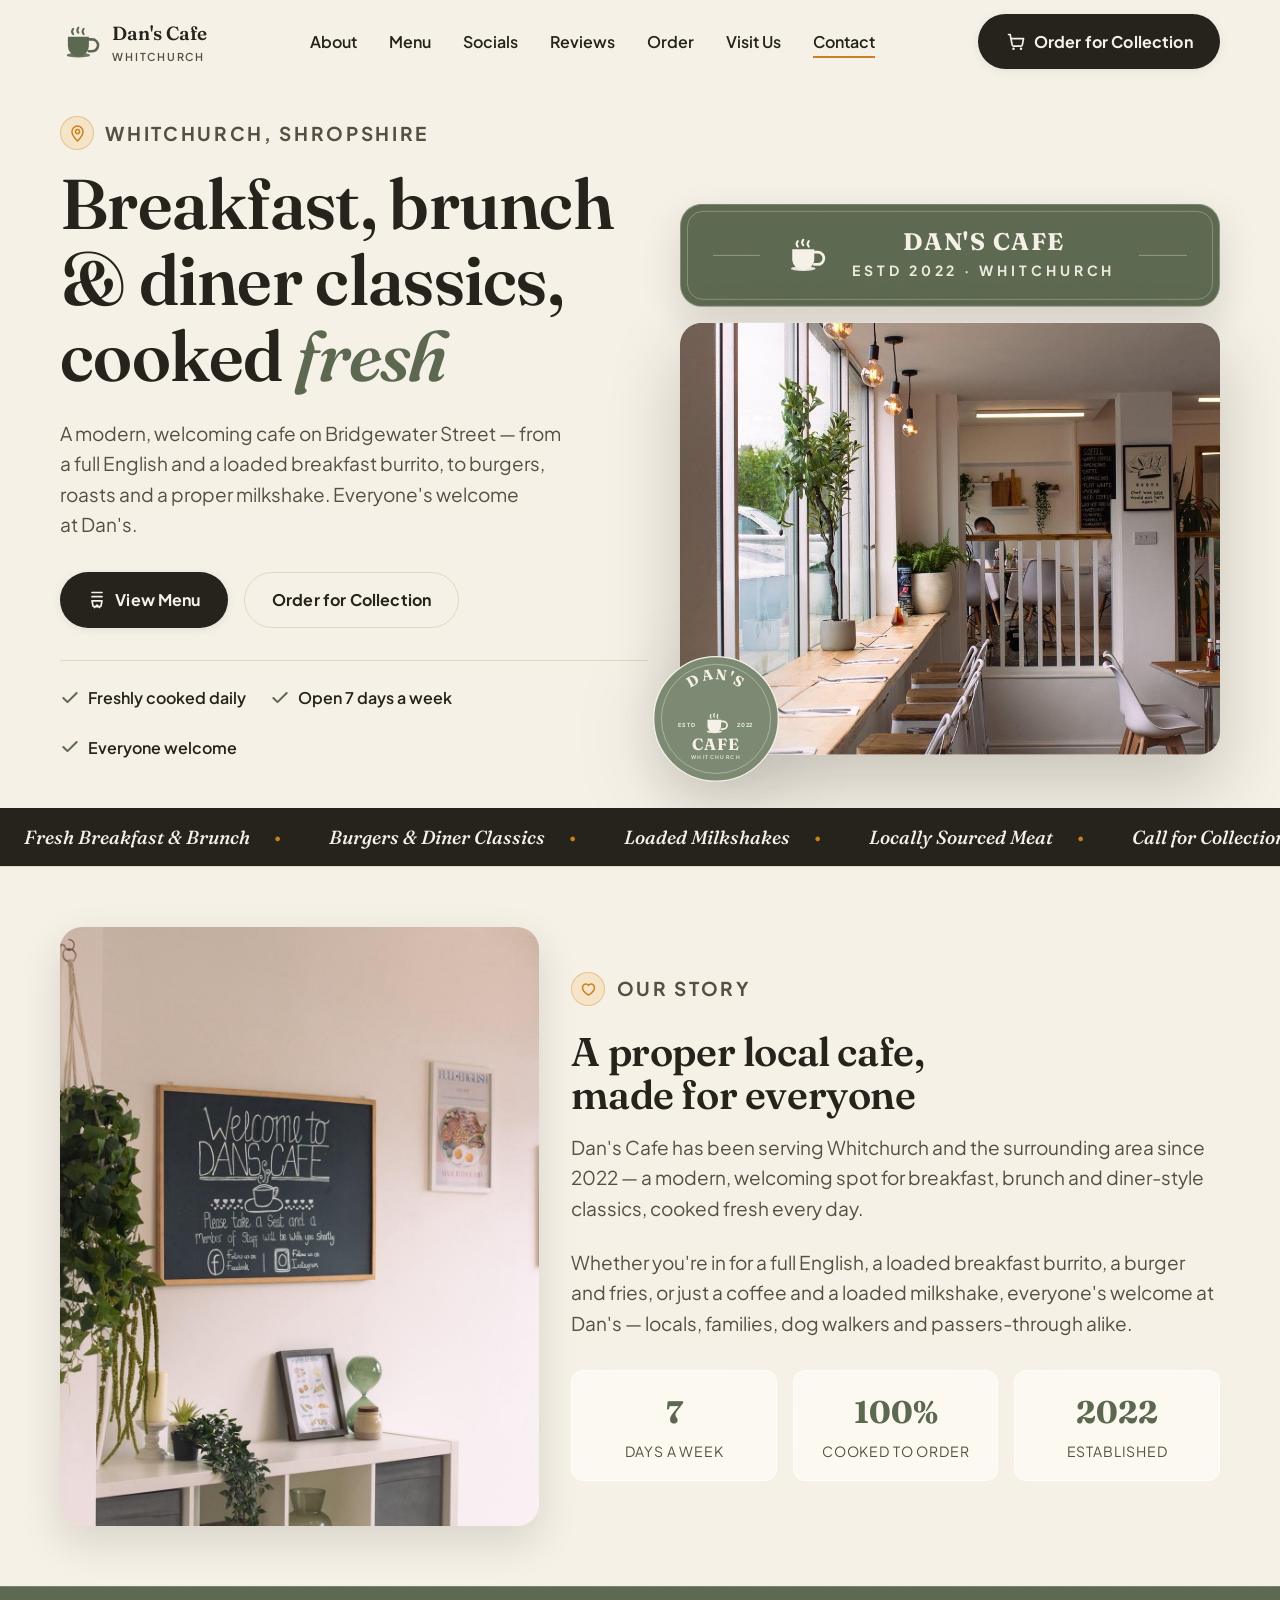
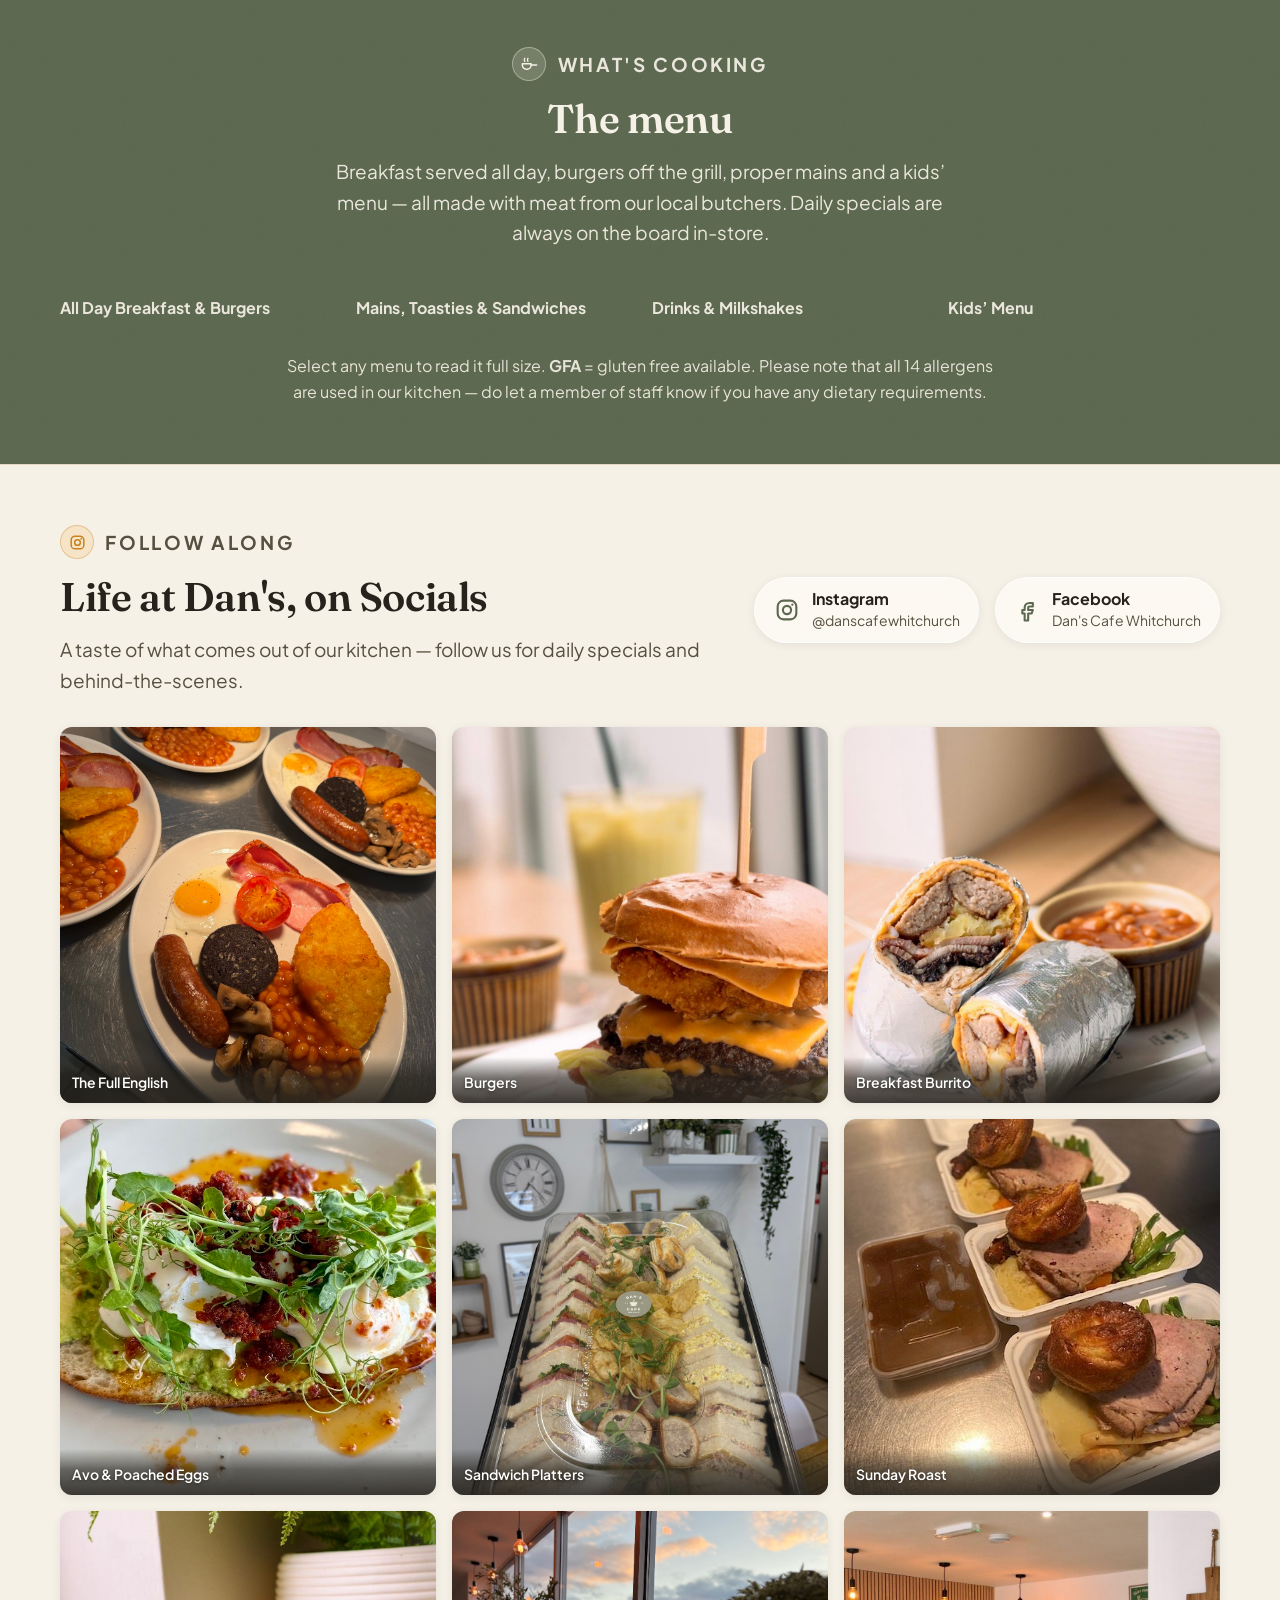
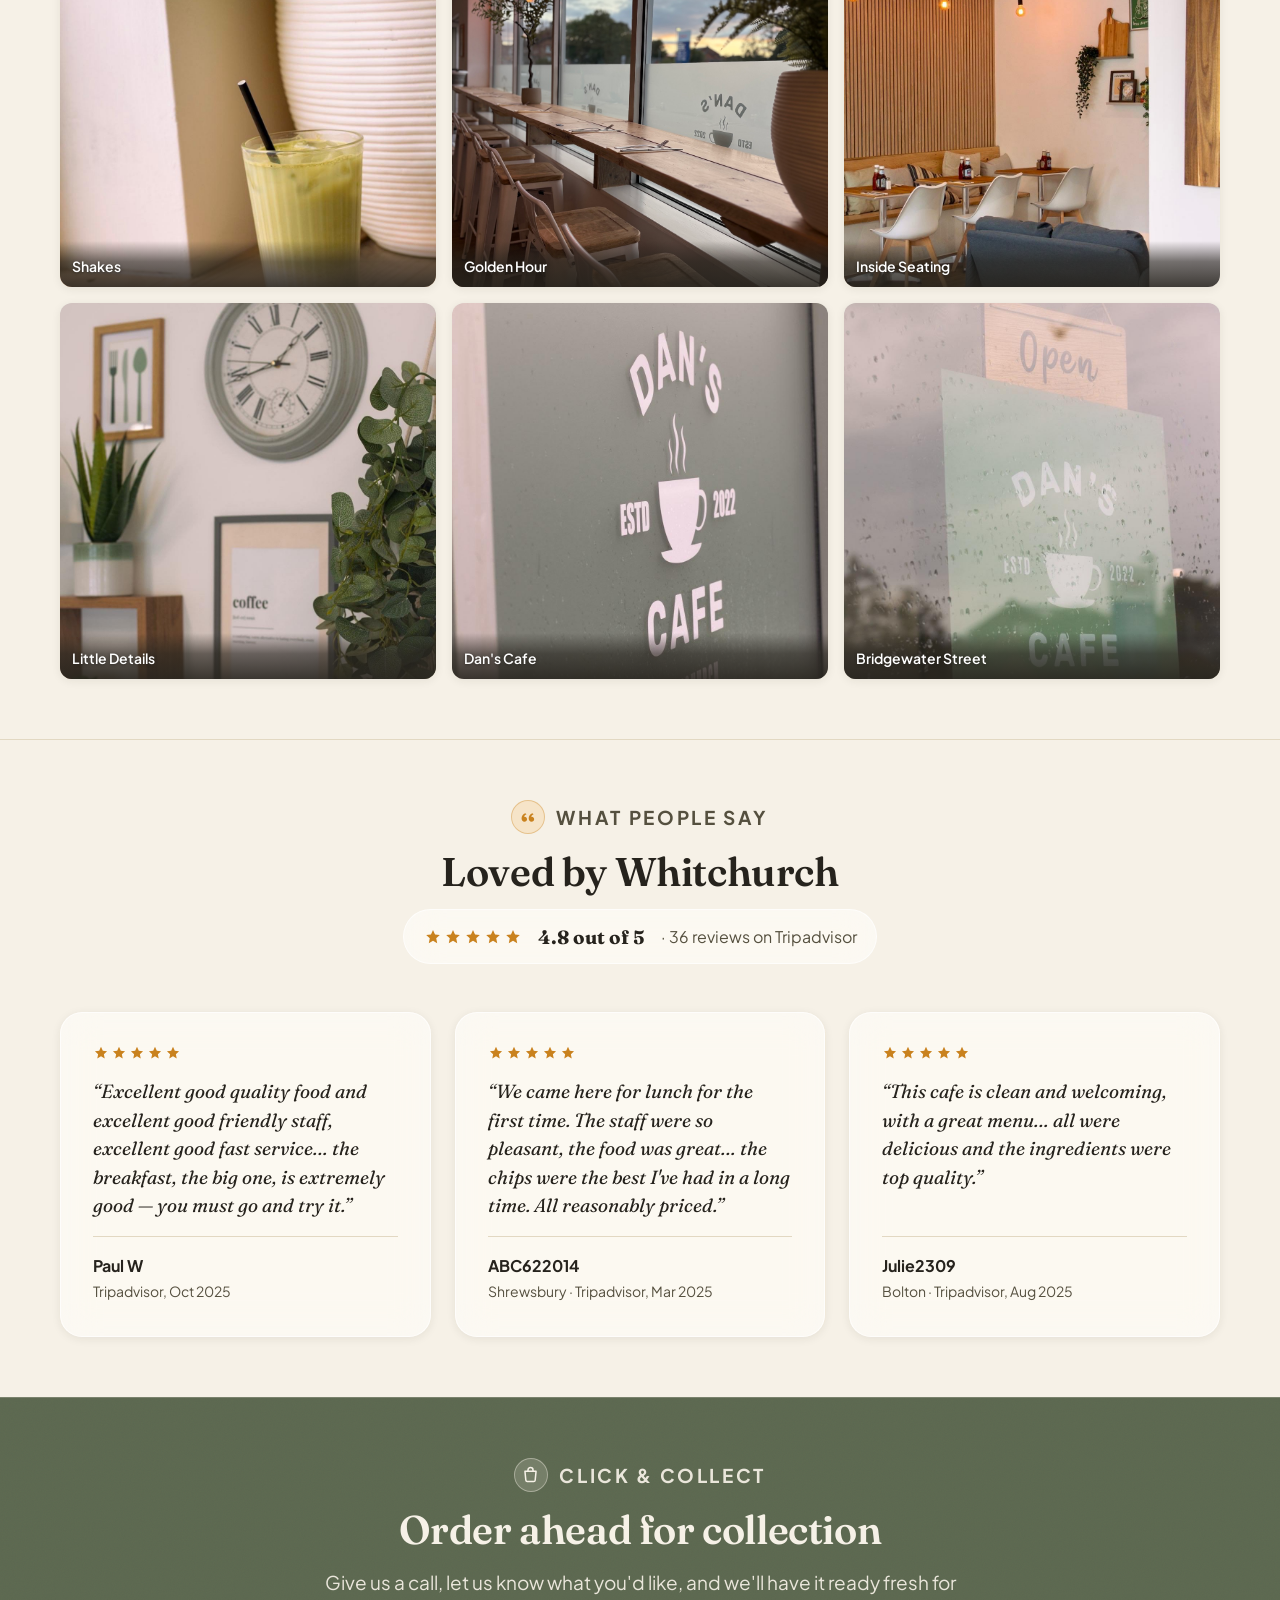
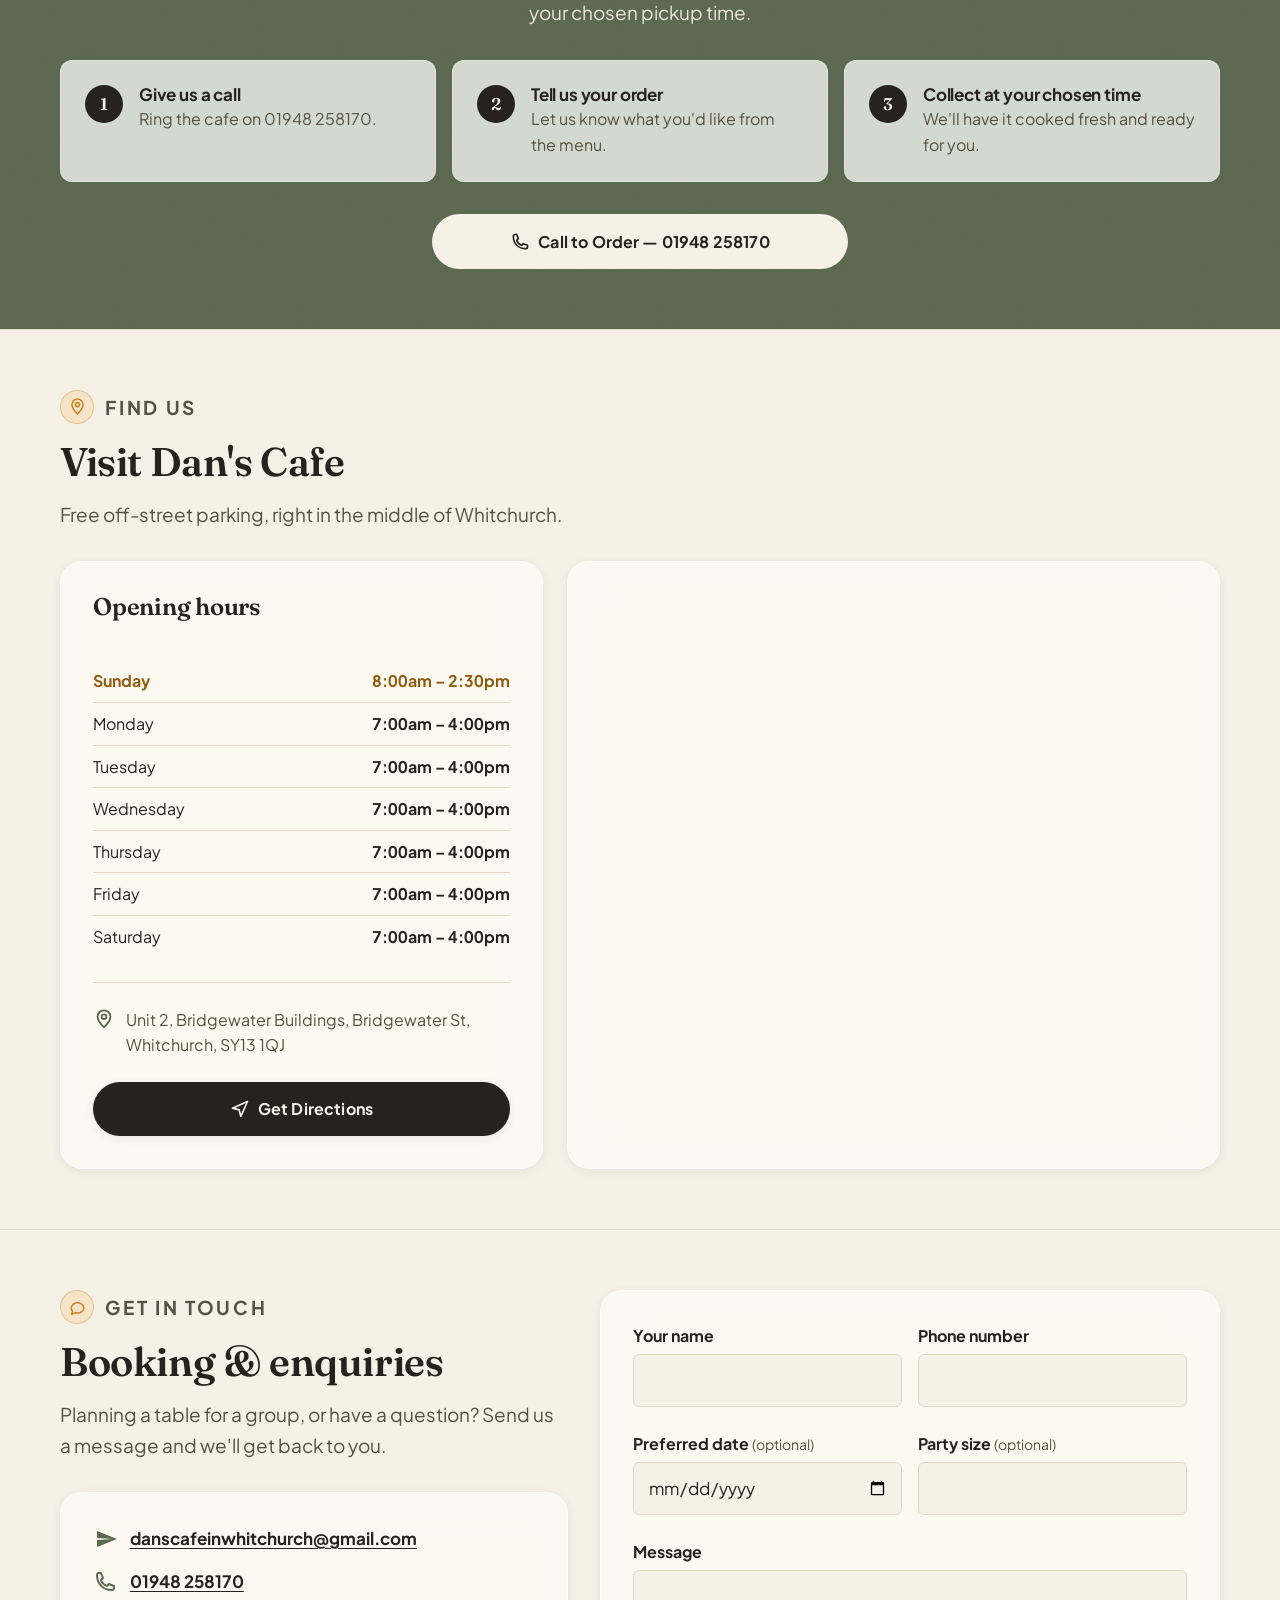
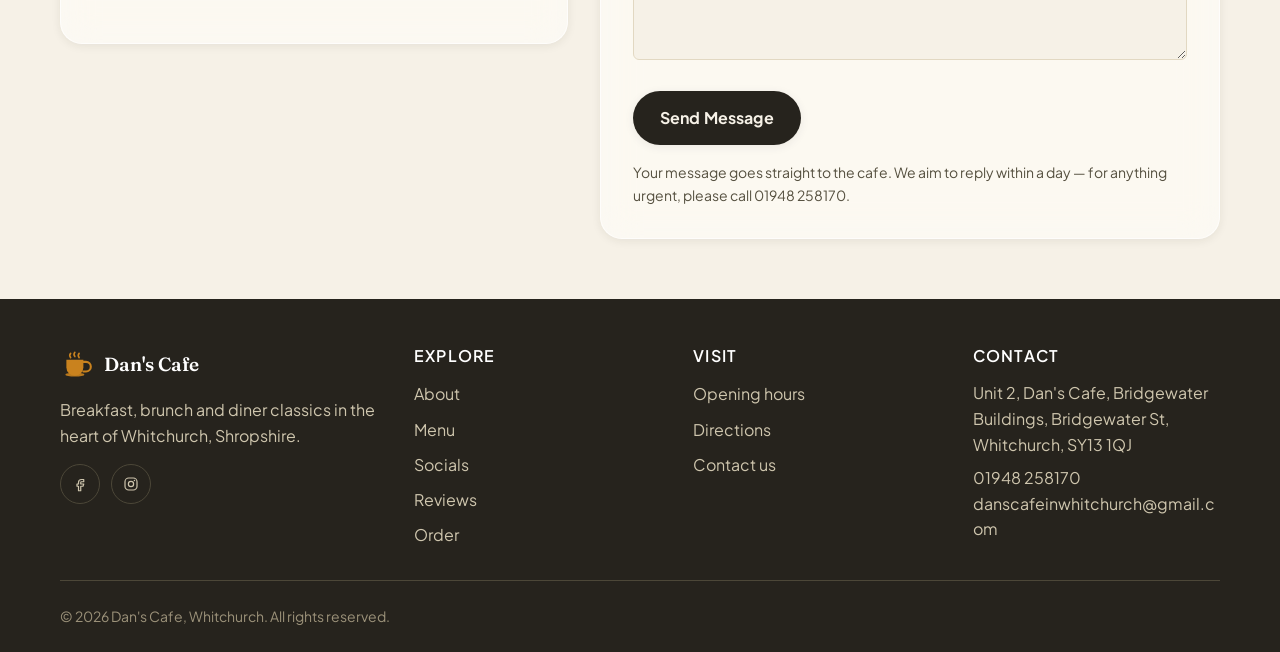
==== commit c7705c2b: "Temporary deploy probe (removed in the next commit)" ====
--- a/index.html
+++ b/index.html
@@ -872,6 +872,7 @@
     </div>
   </div>
 
+  <!-- deploy-probe-1788708516 : temporary deploy test, removed straight after -->
   <script src="js/main.js"></script>
 </body>
 </html>
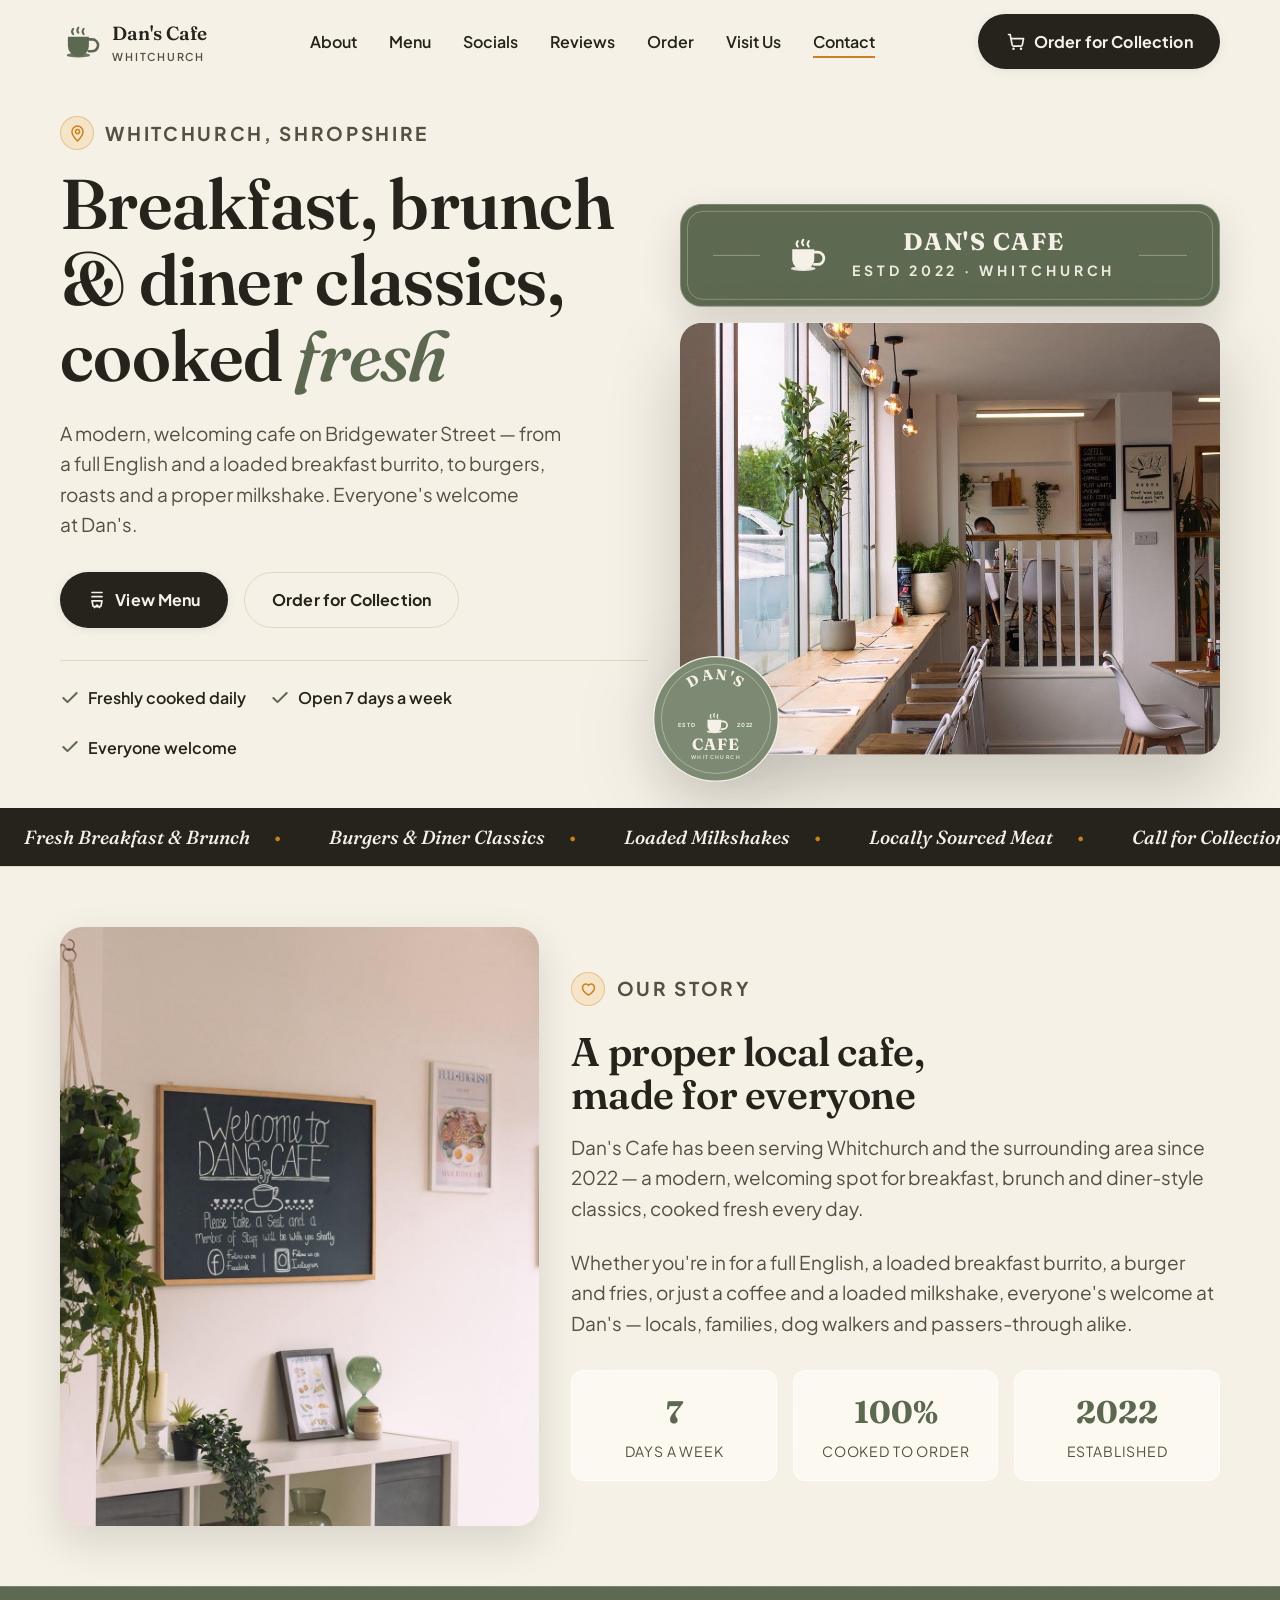
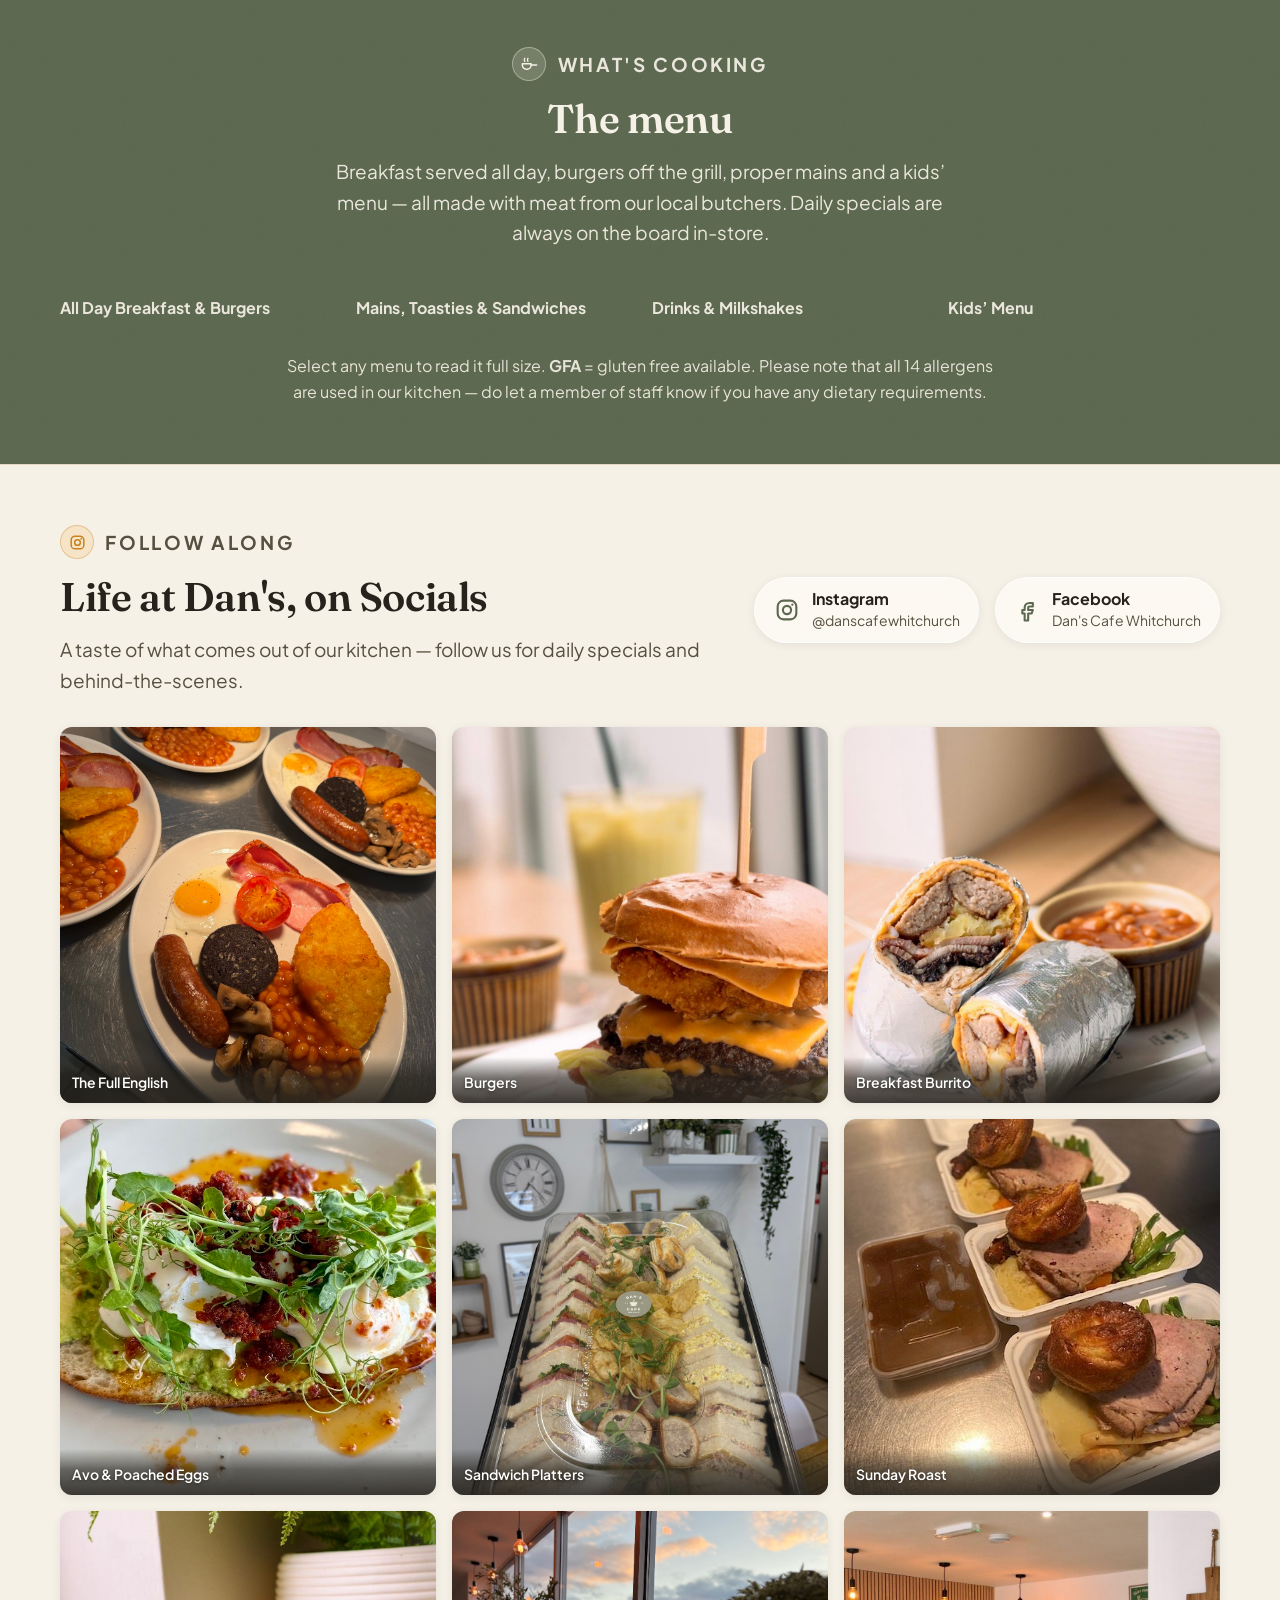
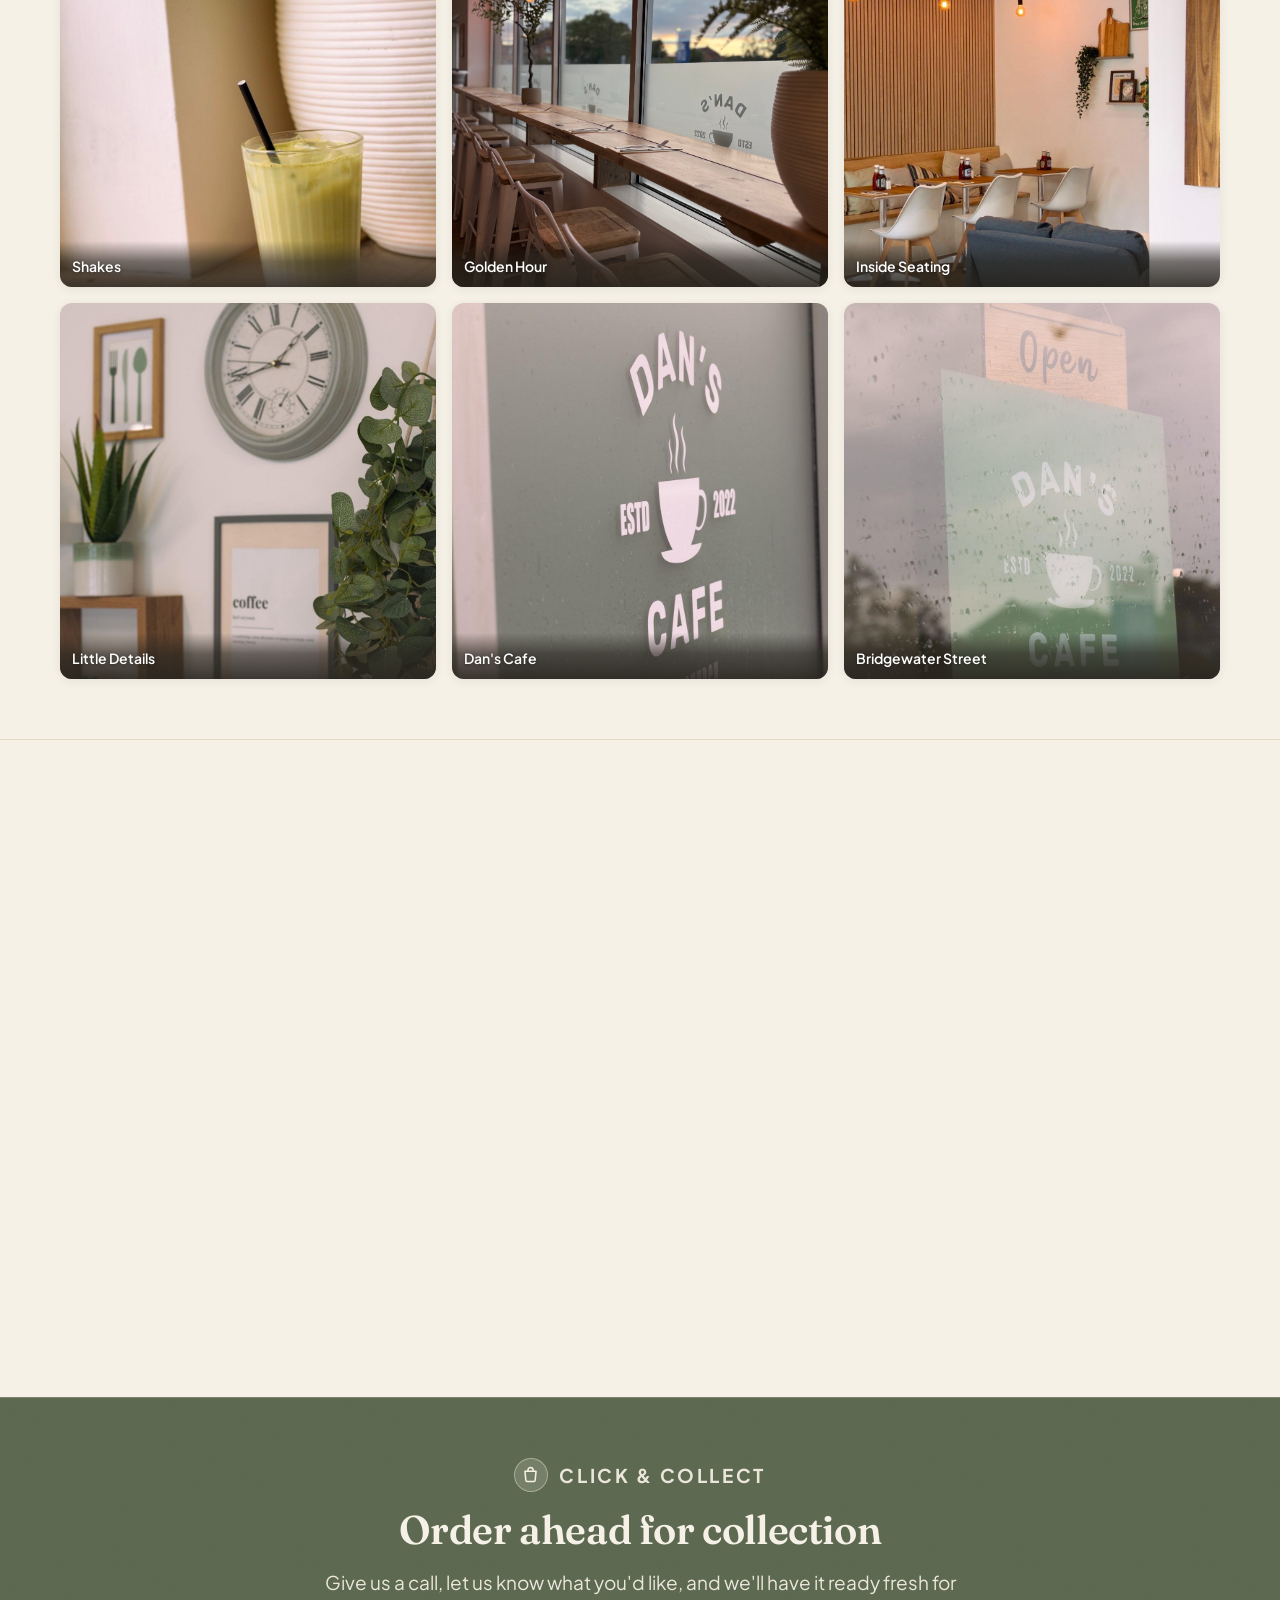
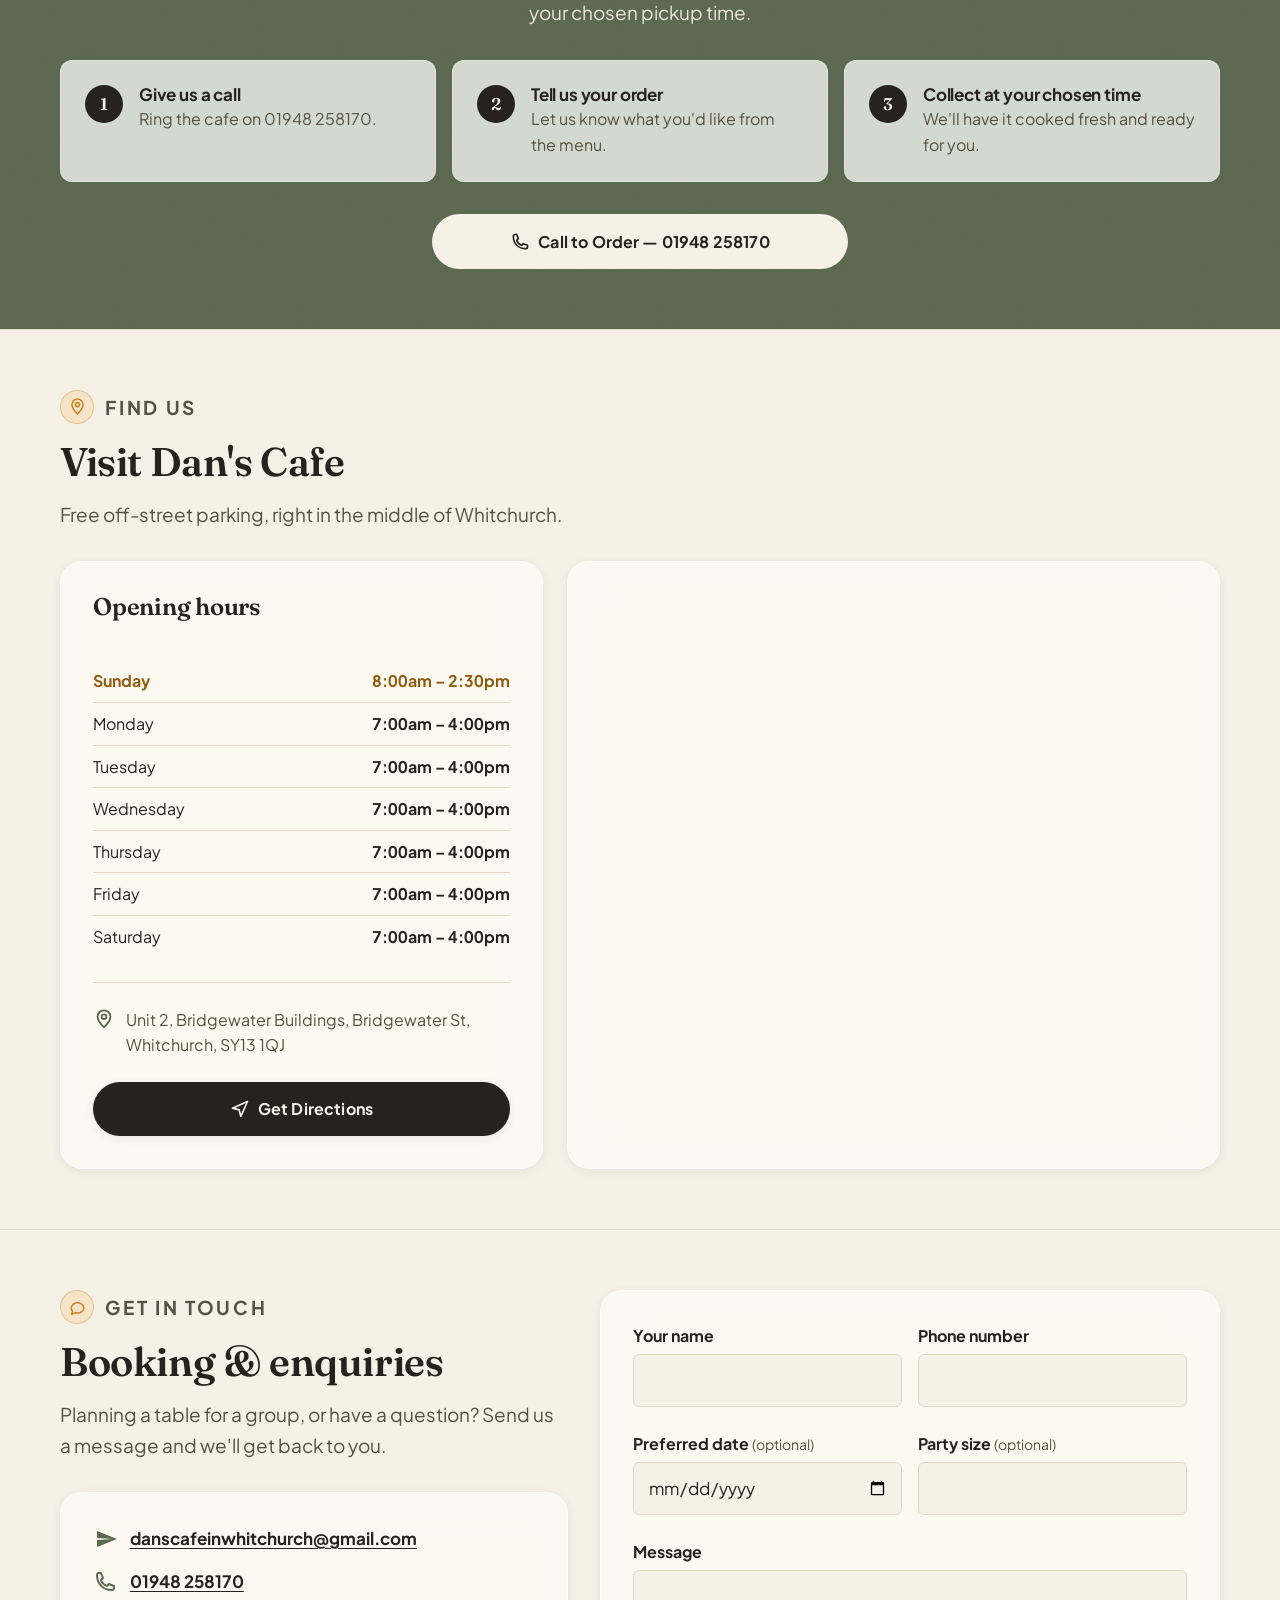
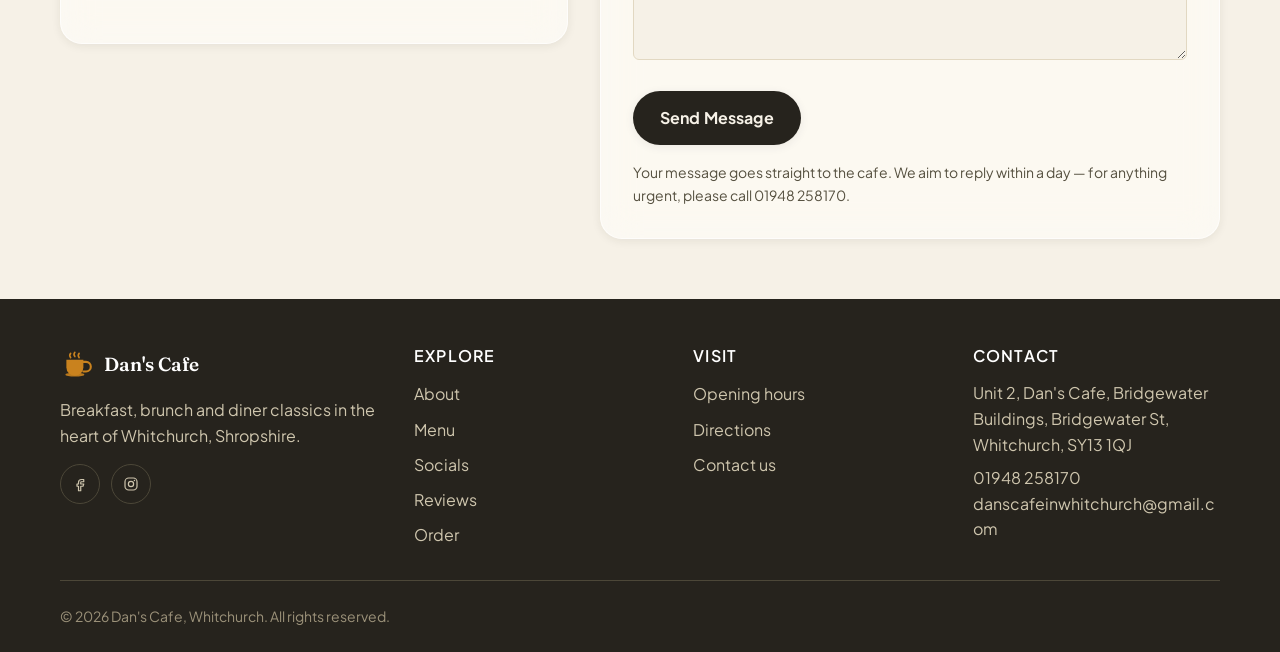
==== commit 4cdbaaa5: "Remove deploy probe" ====
--- a/index.html
+++ b/index.html
@@ -872,7 +872,6 @@
     </div>
   </div>
 
-  <!-- deploy-probe-1788708516 : temporary deploy test, removed straight after -->
   <script src="js/main.js"></script>
 </body>
 </html>
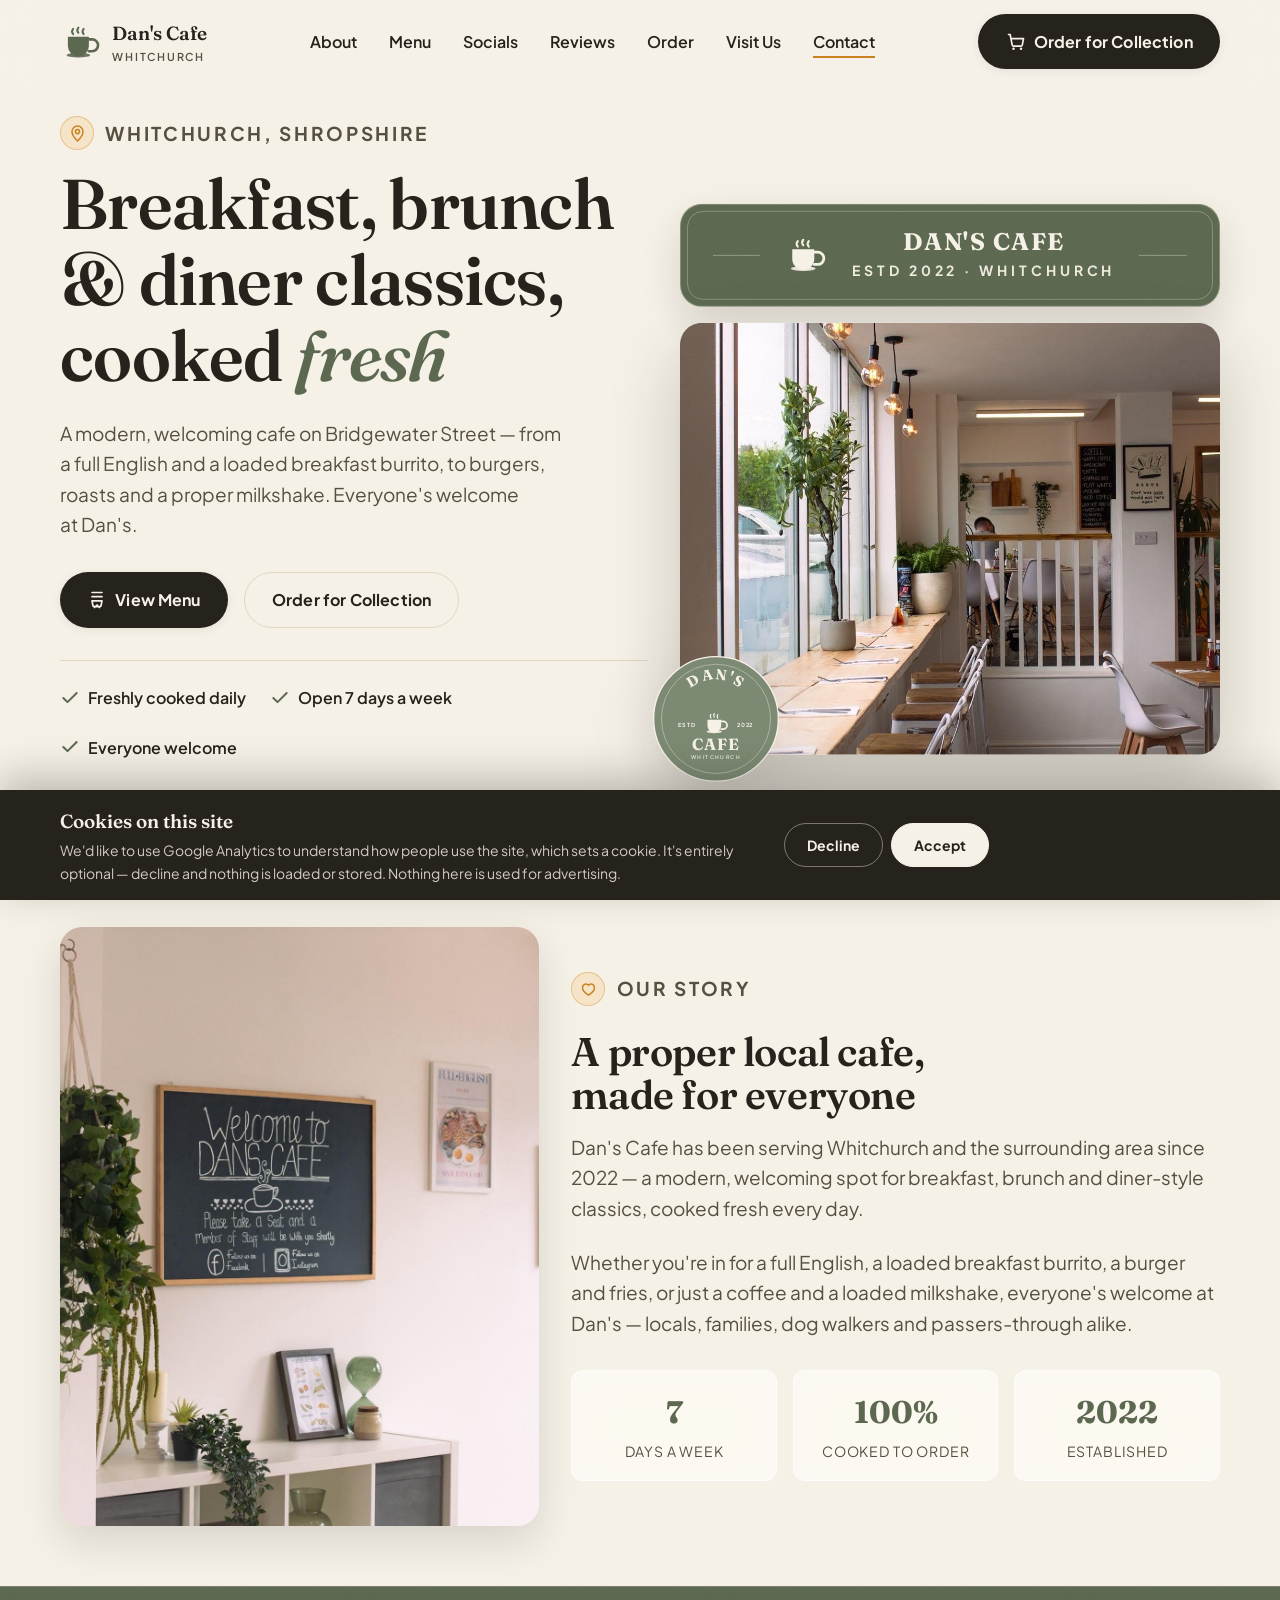
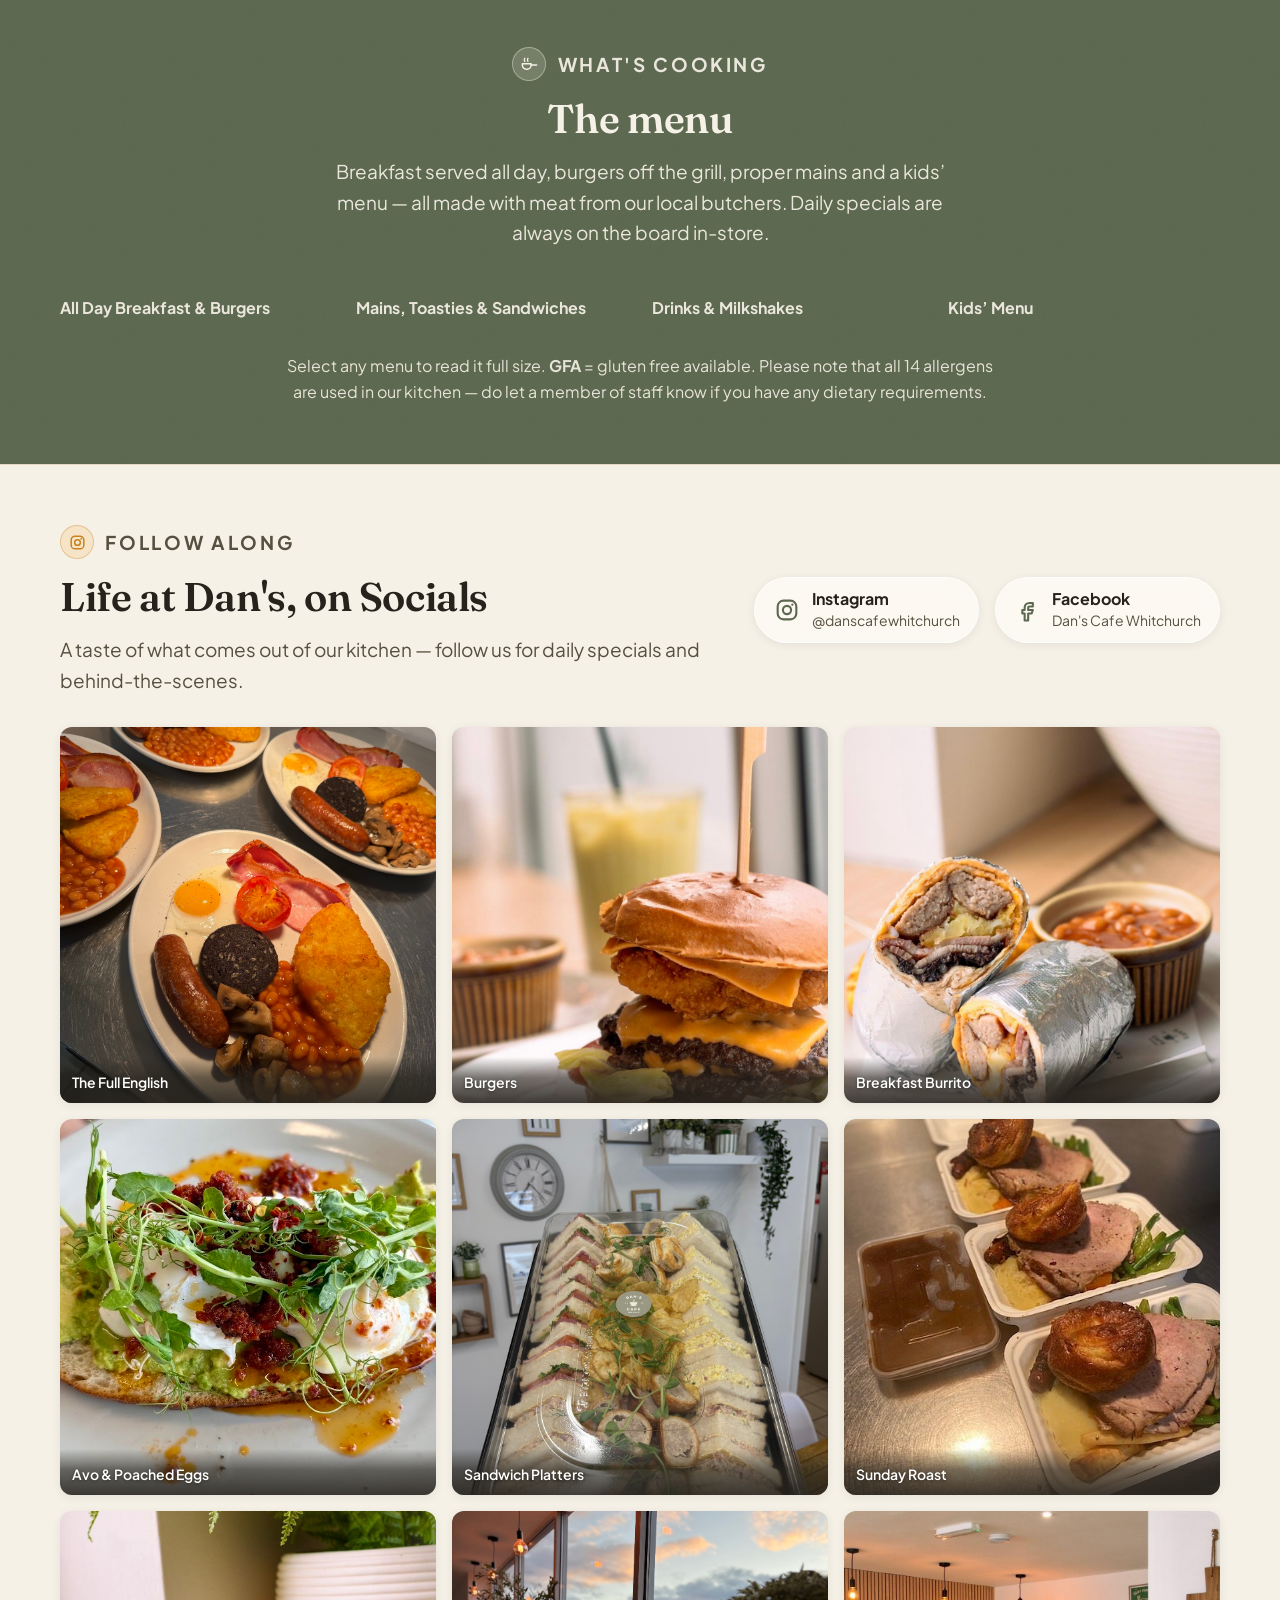
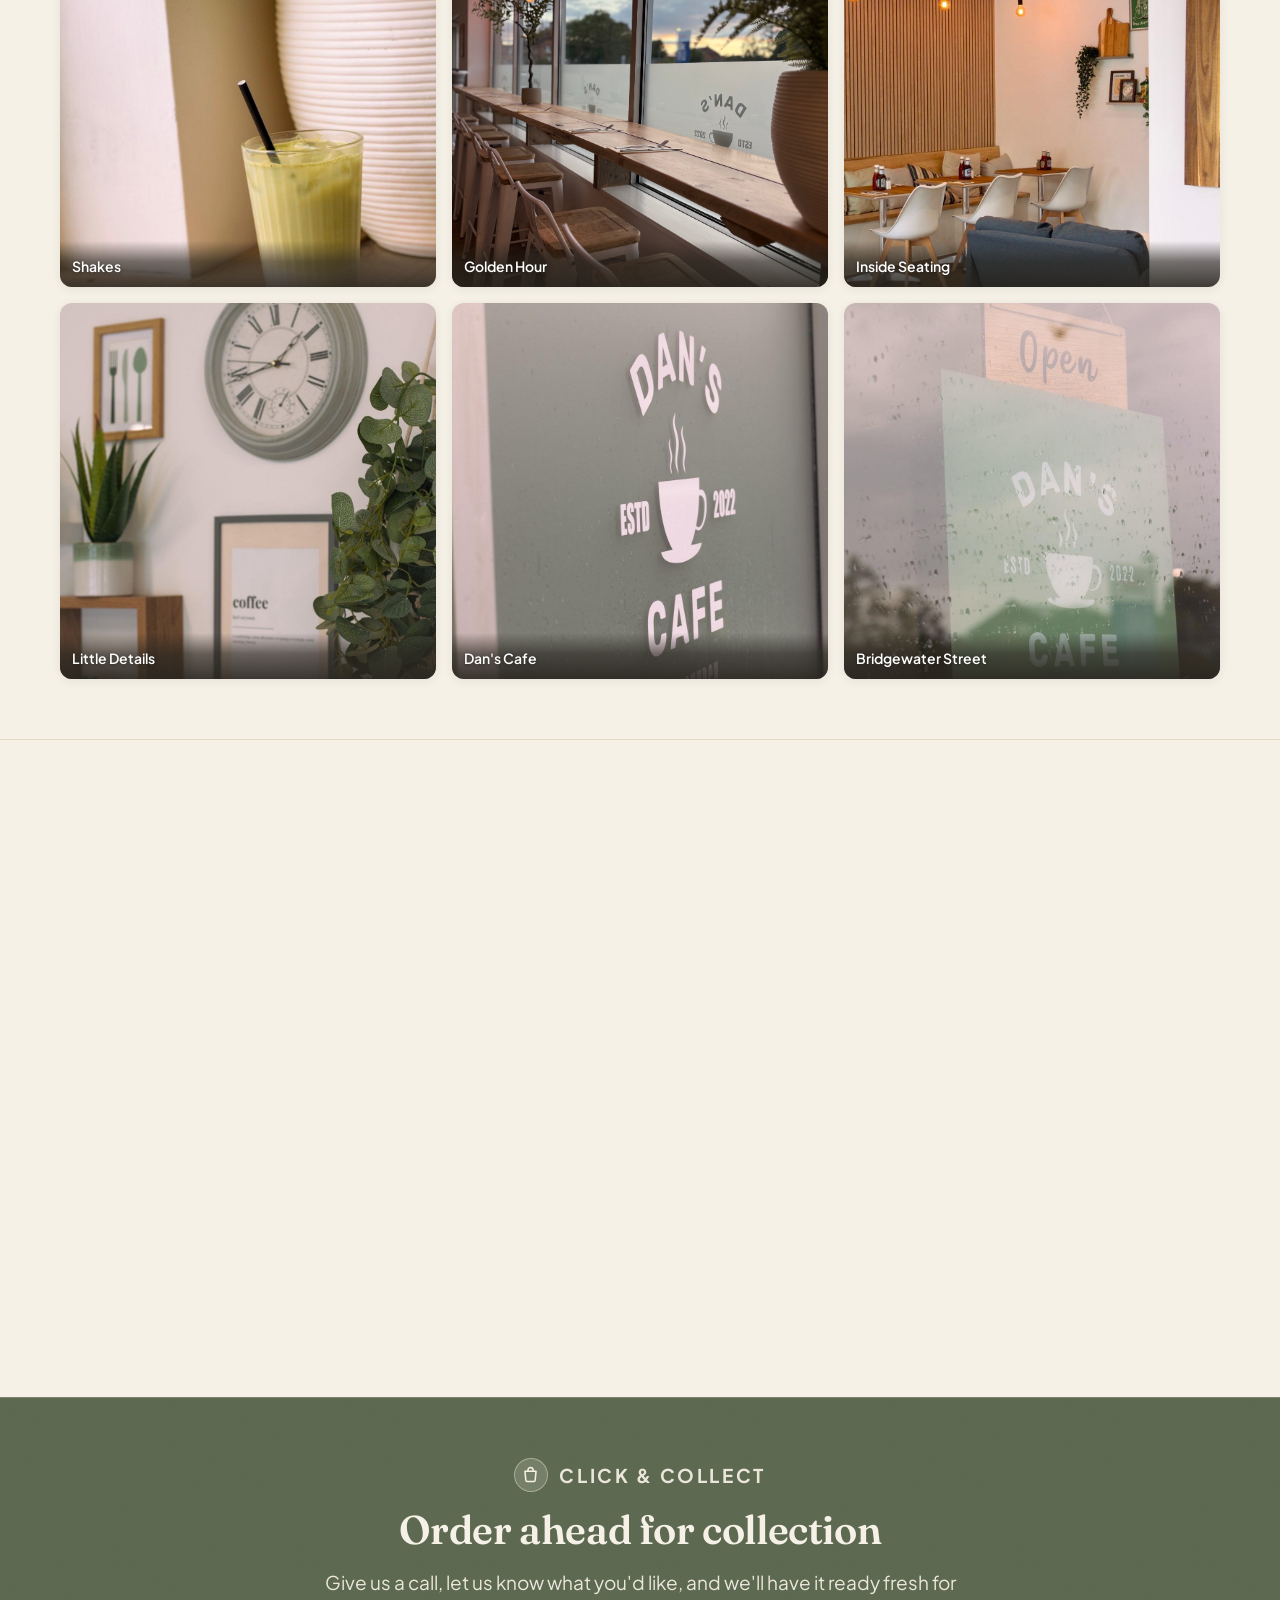
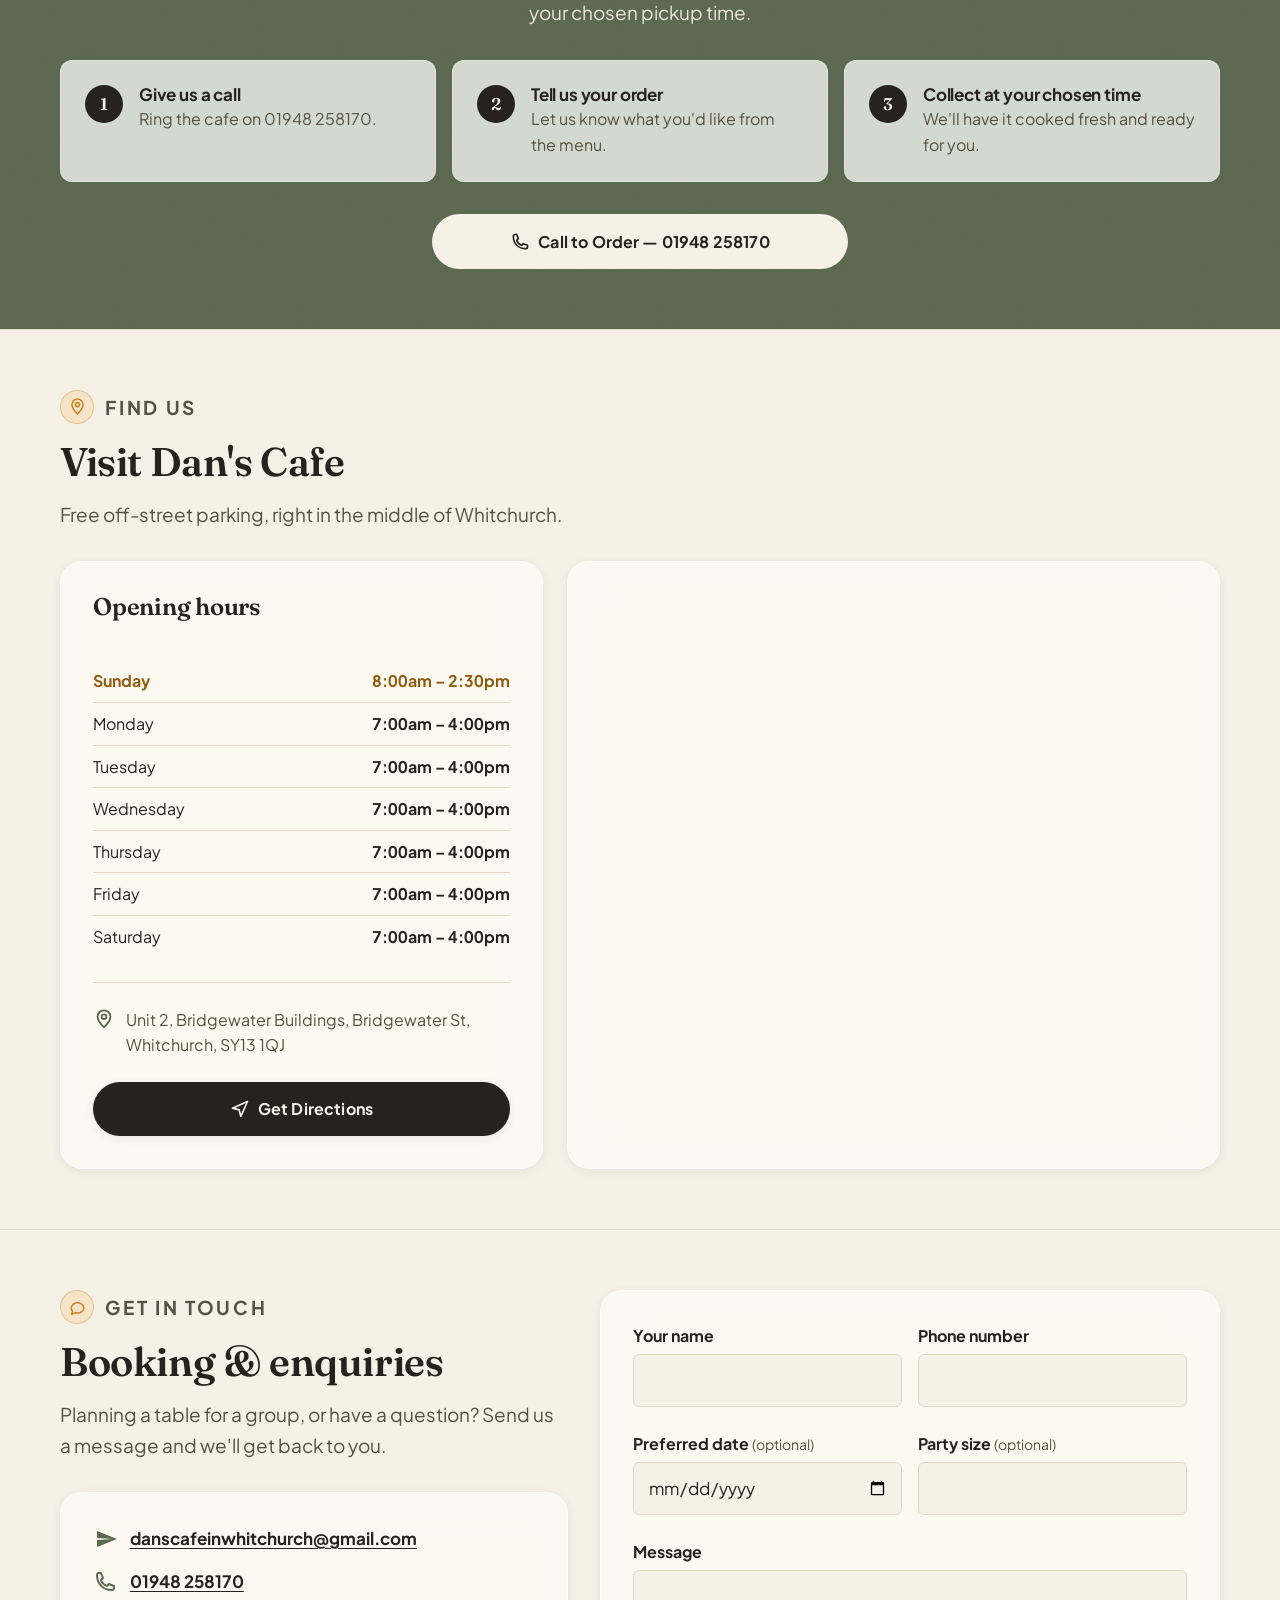
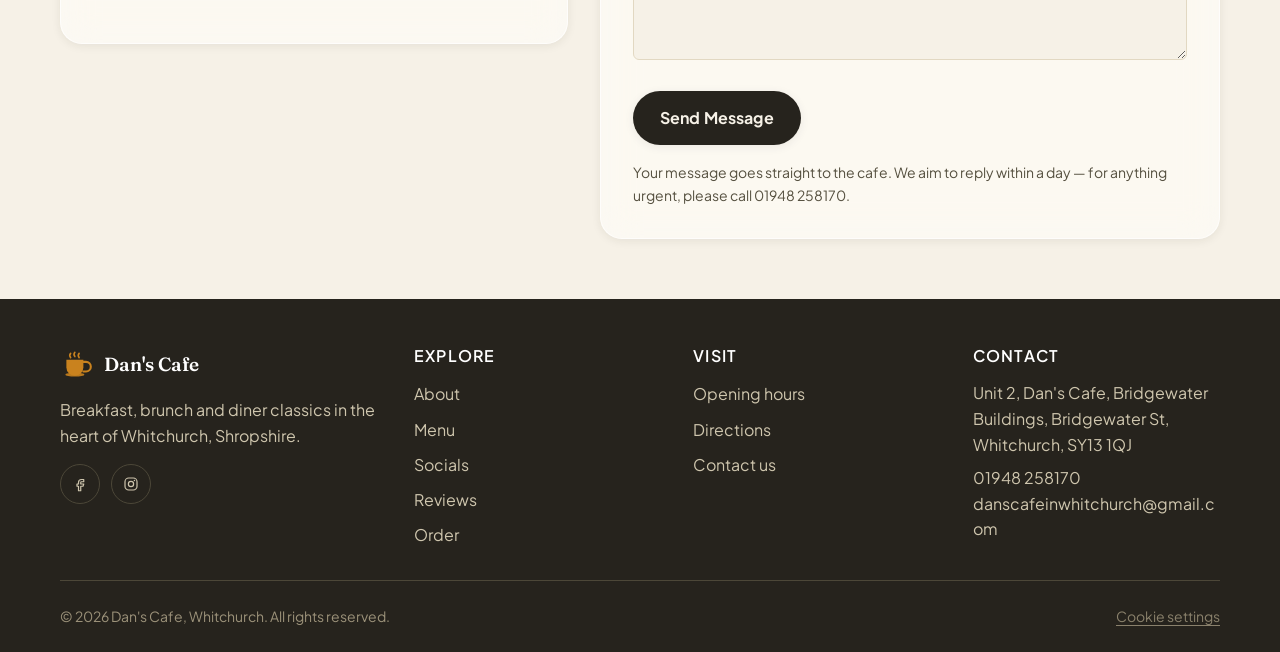
==== commit 1f9b1076: "Add Google Analytics behind a consent gate GA4 property G-JT6TVBG15J. UK PECR requires consent befor" ====
--- a/index.html
+++ b/index.html
@@ -15,6 +15,94 @@
   <!-- Enables the scroll-reveal animations only when JS is running, so the
        page still renders fully visible for screenshots, previews and crawlers. -->
   <script>document.documentElement.classList.add('js-anim');</script>
+
+  <!-- ============ ANALYTICS (consent-gated) ============
+       Google Analytics 4, property G-JT6TVBG15J.
+
+       Nothing Google-related is requested until the visitor accepts:
+       no gtag.js download, no cookies, no network calls. UK PECR
+       requires consent BEFORE analytics cookies are set, so the tag
+       cannot simply sit in the head as Google's copy-paste snippet
+       assumes.
+
+       This lives inline in <head> rather than in main.js so a returning
+       visitor who already accepted starts GA immediately, instead of
+       waiting for the deferred bundle.
+
+       To turn analytics off entirely, delete this block and the
+       cookie-banner markup near the end of <body>. -->
+  <script>
+    (function () {
+      var KEY = "dc-analytics-consent";
+      var GA_ID = "G-JT6TVBG15J";
+      var loaded = false;
+
+      function readConsent() {
+        /* Private browsing and blocked site-data both throw on access. */
+        try { return localStorage.getItem(KEY); } catch (e) { return null; }
+      }
+
+      function writeConsent(v) {
+        try { localStorage.setItem(KEY, v); } catch (e) {}
+      }
+
+      function loadAnalytics() {
+        if (loaded) return;
+        loaded = true;
+
+        window.dataLayer = window.dataLayer || [];
+        function gtag() { dataLayer.push(arguments); }
+        window.gtag = gtag;
+
+        /* Consent Mode: we only ever load this after an explicit yes to
+           analytics. Ads storage stays denied — the site runs no ads. */
+        gtag("consent", "default", {
+          ad_storage: "denied",
+          ad_user_data: "denied",
+          ad_personalization: "denied",
+          analytics_storage: "granted"
+        });
+
+        gtag("js", new Date());
+        gtag("config", GA_ID, { anonymize_ip: true });
+
+        var sc = document.createElement("script");
+        sc.async = true;
+        sc.src = "https://www.googletagmanager.com/gtag/js?id=" + GA_ID;
+        document.head.appendChild(sc);
+      }
+
+      /* Withdrawing consent has to actually stop the processing, not just
+         stop it next time — so clear any GA cookies already set. They're
+         written on the registrable domain, so try both that and the host. */
+      function clearAnalyticsCookies() {
+        var host = location.hostname;
+        var parts = host.split(".");
+        var domains = ["", host, "." + host];
+        if (parts.length > 2) domains.push("." + parts.slice(-2).join("."));
+
+        document.cookie.split(";").forEach(function (c) {
+          var name = c.split("=")[0].trim();
+          if (name.indexOf("_ga") !== 0 && name.indexOf("_gid") !== 0) return;
+          domains.forEach(function (d) {
+            document.cookie =
+              name + "=; expires=Thu, 01 Jan 1970 00:00:00 GMT; path=/" +
+              (d ? "; domain=" + d : "");
+          });
+        });
+      }
+
+      window.dcConsent = {
+        key: KEY,
+        get: readConsent,
+        accept: function () { writeConsent("granted"); loadAnalytics(); },
+        decline: function () { writeConsent("denied"); clearAnalyticsCookies(); },
+        load: loadAnalytics
+      };
+
+      if (readConsent() === "granted") loadAnalytics();
+    })();
+  </script>
 
   <link rel="icon" href="data:image/svg+xml,%3Csvg xmlns='http://www.w3.org/2000/svg' viewBox='0 0 64 64'%3E%3Crect width='64' height='64' rx='16' fill='%237C8A73'/%3E%3Cellipse cx='32' cy='47' rx='15' ry='3' fill='%23F6F1E7'/%3E%3Cpath d='M17 22h28v11a14 14 0 0 1-14 14 14 14 0 0 1-14-14V22Z' fill='%23F6F1E7'/%3E%3Cpath d='M45 25h4a7 7 0 0 1 0 14h-4' fill='none' stroke='%23F6F1E7' stroke-width='3.5' stroke-linecap='round'/%3E%3C/svg%3E" />
 </head>
@@ -811,6 +899,9 @@
 
       <div class="footer-bottom">
         <span>© <span id="year"></span> Dan's Cafe, Whitchurch. All rights reserved.</span>
+        <span class="footer-legal">
+          <button type="button" class="link-button" id="cookieSettings">Cookie settings</button>
+        </span>
       </div>
     </div>
   </footer>
@@ -872,6 +963,30 @@
     </div>
   </div>
 
+  <!-- ============ COOKIE CONSENT ============
+       Hand-written rather than a third-party consent tool: the usual
+       drop-in banners weigh 50-100KB and block rendering, which would
+       cost more than the analytics they gate. This is ~2KB and inert
+       until shown. Starts hidden; main.js reveals it only when no
+       choice has been stored yet. -->
+  <div class="cookie-banner" id="cookieBanner" role="dialog" aria-live="polite"
+       aria-labelledby="cookieBannerTitle" aria-describedby="cookieBannerText" hidden>
+    <div class="cookie-banner-inner">
+      <div class="cookie-banner-copy">
+        <p class="cookie-banner-title" id="cookieBannerTitle">Cookies on this site</p>
+        <p id="cookieBannerText">
+          We'd like to use Google Analytics to understand how people use the site,
+          which sets a cookie. It's entirely optional &mdash; decline and nothing is
+          loaded or stored. Nothing here is used for advertising.
+        </p>
+      </div>
+      <div class="cookie-banner-actions">
+        <button type="button" class="btn btn-ghost-sm" id="cookieDecline">Decline</button>
+        <button type="button" class="btn btn-solid-sm" id="cookieAccept">Accept</button>
+      </div>
+    </div>
+  </div>
+
   <script src="js/main.js"></script>
 </body>
 </html>
--- a/css/styles.css
+++ b/css/styles.css
@@ -2381,3 +2381,147 @@
   letter-spacing: 0.04em;
   color: rgba(246, 241, 231, 0.82);
 }
+
+/* =========================================================
+   Cookie consent banner
+   ---------------------------------------------------------
+   Bottom-anchored so it never covers the hero or the nav.
+   Sits below the menu lightbox (z-index 1200) but above the
+   sticky order bar, and is hidden until main.js decides a
+   choice is actually needed.
+   ========================================================= */
+.cookie-banner {
+  position: fixed;
+  left: 0;
+  right: 0;
+  bottom: 0;
+  z-index: 1100;
+  padding: var(--space-2);
+  background: var(--color-charcoal);
+  color: var(--color-on-charcoal);
+  box-shadow: 0 -12px 40px rgba(38, 35, 29, 0.28);
+  animation: cookie-rise var(--dur-base) var(--ease-out);
+}
+
+.cookie-banner[hidden] { display: none; }
+
+@keyframes cookie-rise {
+  from { transform: translateY(100%); }
+  to { transform: none; }
+}
+
+@media (prefers-reduced-motion: reduce) {
+  .cookie-banner { animation: none; }
+}
+
+.cookie-banner-inner {
+  max-width: var(--container-max);
+  margin: 0 auto;
+  padding: 0 var(--container-pad);
+  display: flex;
+  align-items: center;
+  gap: var(--space-3);
+}
+
+.cookie-banner-copy { min-width: 0; }
+
+.cookie-banner-title {
+  margin: 0 0 0.15rem;
+  font-family: var(--font-display);
+  font-size: var(--fs-md);
+  font-weight: 600;
+}
+
+.cookie-banner-copy p:last-child {
+  margin: 0;
+  font-size: var(--fs-xs);
+  color: rgba(246, 241, 231, 0.82);
+  max-width: 70ch;
+}
+
+.cookie-banner-actions {
+  display: flex;
+  gap: var(--space-1);
+  flex-shrink: 0;
+}
+
+/* Both choices are the same size and weight on purpose: a consent
+   banner that visually pushes you toward Accept isn't valid consent. */
+.btn-solid-sm,
+.btn-ghost-sm {
+  display: inline-flex;
+  align-items: center;
+  justify-content: center;
+  min-height: 44px;
+  padding: 0 1.35rem;
+  border-radius: var(--radius-pill);
+  font: inherit;
+  font-size: var(--fs-xs);
+  font-weight: 700;
+  cursor: pointer;
+  white-space: nowrap;
+  transition: background var(--dur-fast) var(--ease-out), border-color var(--dur-fast) var(--ease-out);
+}
+
+.btn-solid-sm {
+  background: var(--color-cream);
+  color: var(--color-charcoal);
+  border: 1px solid var(--color-cream);
+}
+
+.btn-solid-sm:hover { background: #fff; }
+
+.btn-ghost-sm {
+  background: transparent;
+  color: var(--color-cream);
+  border: 1px solid rgba(246, 241, 231, 0.42);
+}
+
+.btn-ghost-sm:hover { border-color: var(--color-cream); background: rgba(246, 241, 231, 0.1); }
+
+.btn-solid-sm:focus-visible,
+.btn-ghost-sm:focus-visible {
+  outline: 3px solid var(--color-cream);
+  outline-offset: 3px;
+}
+
+@media (max-width: 719px) {
+  .cookie-banner-inner {
+    flex-direction: column;
+    align-items: stretch;
+    gap: var(--space-2);
+  }
+  .cookie-banner-actions > * { flex: 1; }
+}
+
+/* The banner owns the bottom of the screen; the floating order bar lifts
+   above it by the banner's measured height (set by main.js) so the Call
+   button is never covered. Falls back to a sane value if JS hasn't
+   measured yet. */
+body.has-cookie-banner .mobile-order-bar {
+  bottom: calc(var(--space-2) + var(--cookie-banner-h, 140px));
+}
+
+/* Footer "Cookie settings" — a button, because it changes state rather
+   than navigating, styled to sit quietly with the copyright line. */
+.footer-legal { margin-left: auto; }
+
+.link-button {
+  padding: 0;
+  border: 0;
+  background: none;
+  font: inherit;
+  color: inherit;
+  text-decoration: underline;
+  text-underline-offset: 3px;
+  cursor: pointer;
+  opacity: 0.85;
+}
+
+.link-button:hover { opacity: 1; }
+
+.link-button:focus-visible {
+  outline: 2px solid var(--color-focus-ring);
+  outline-offset: 3px;
+  border-radius: var(--radius-sm);
+}
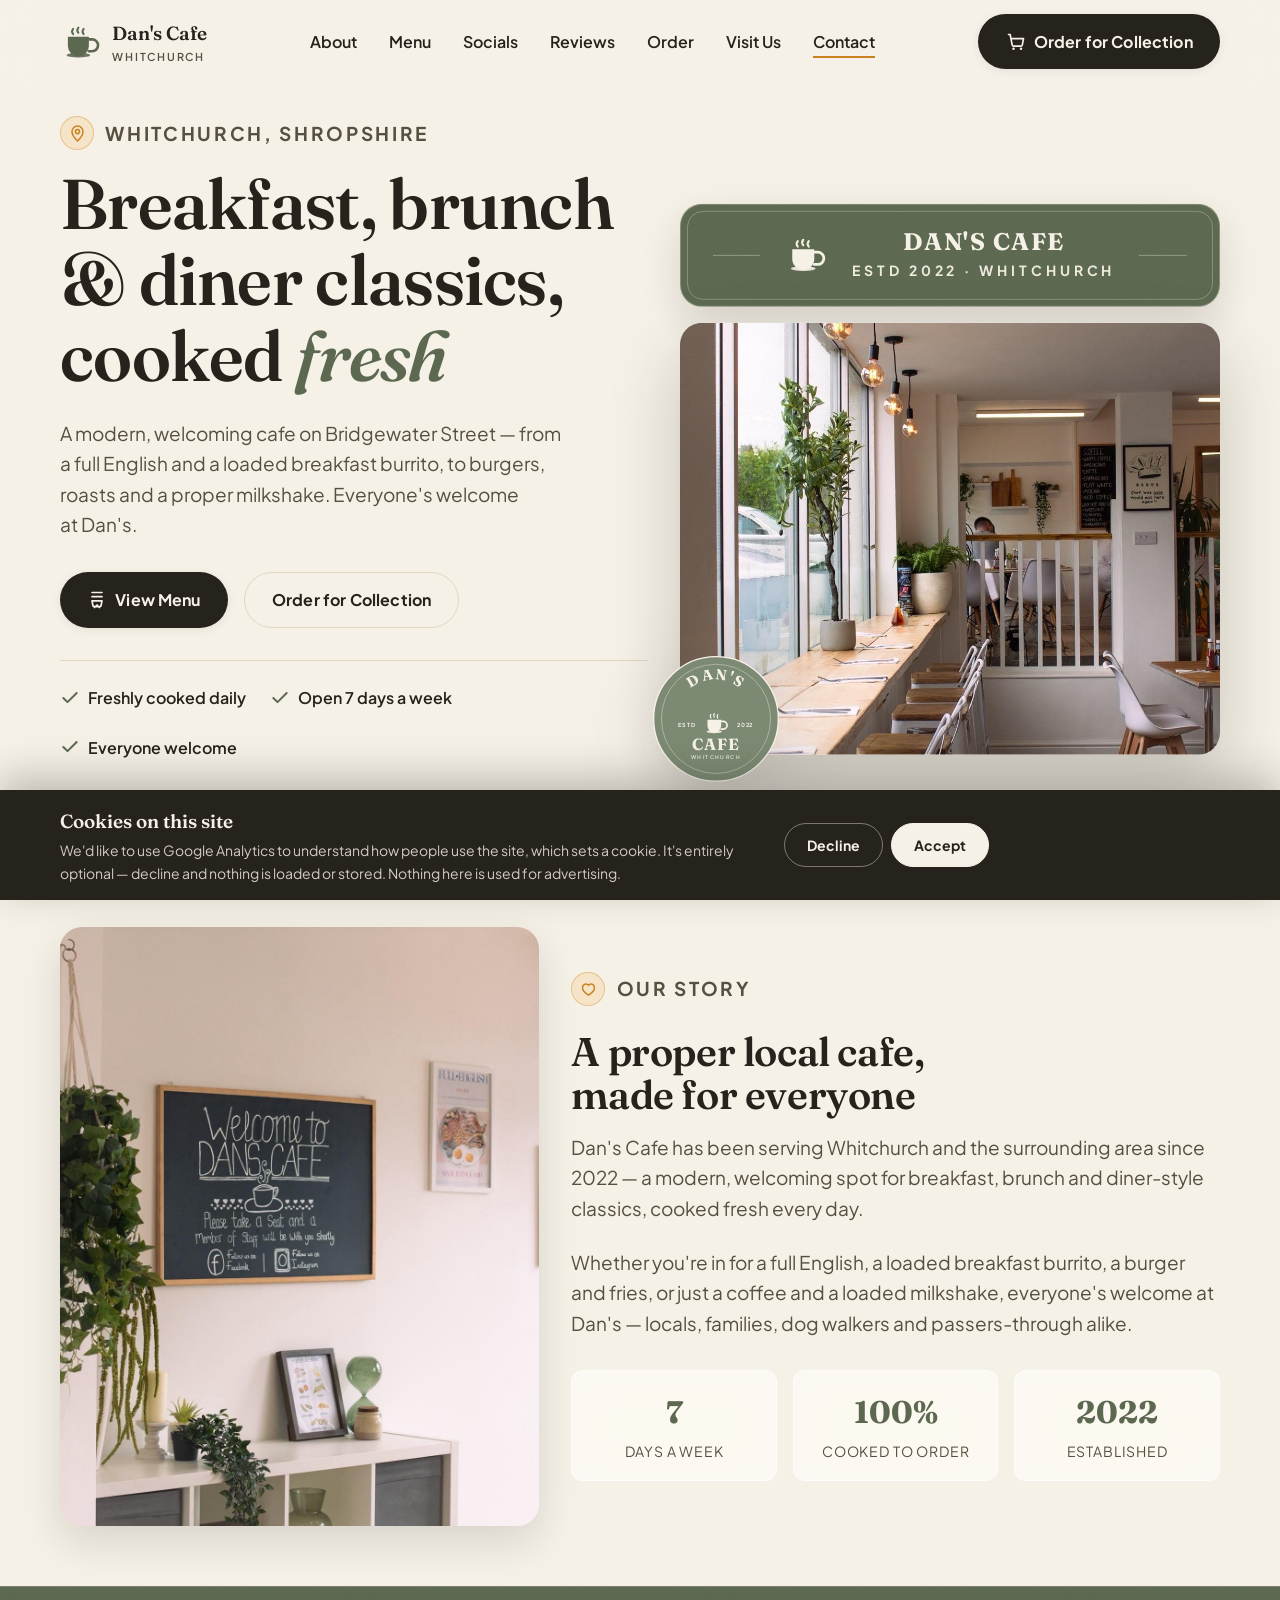
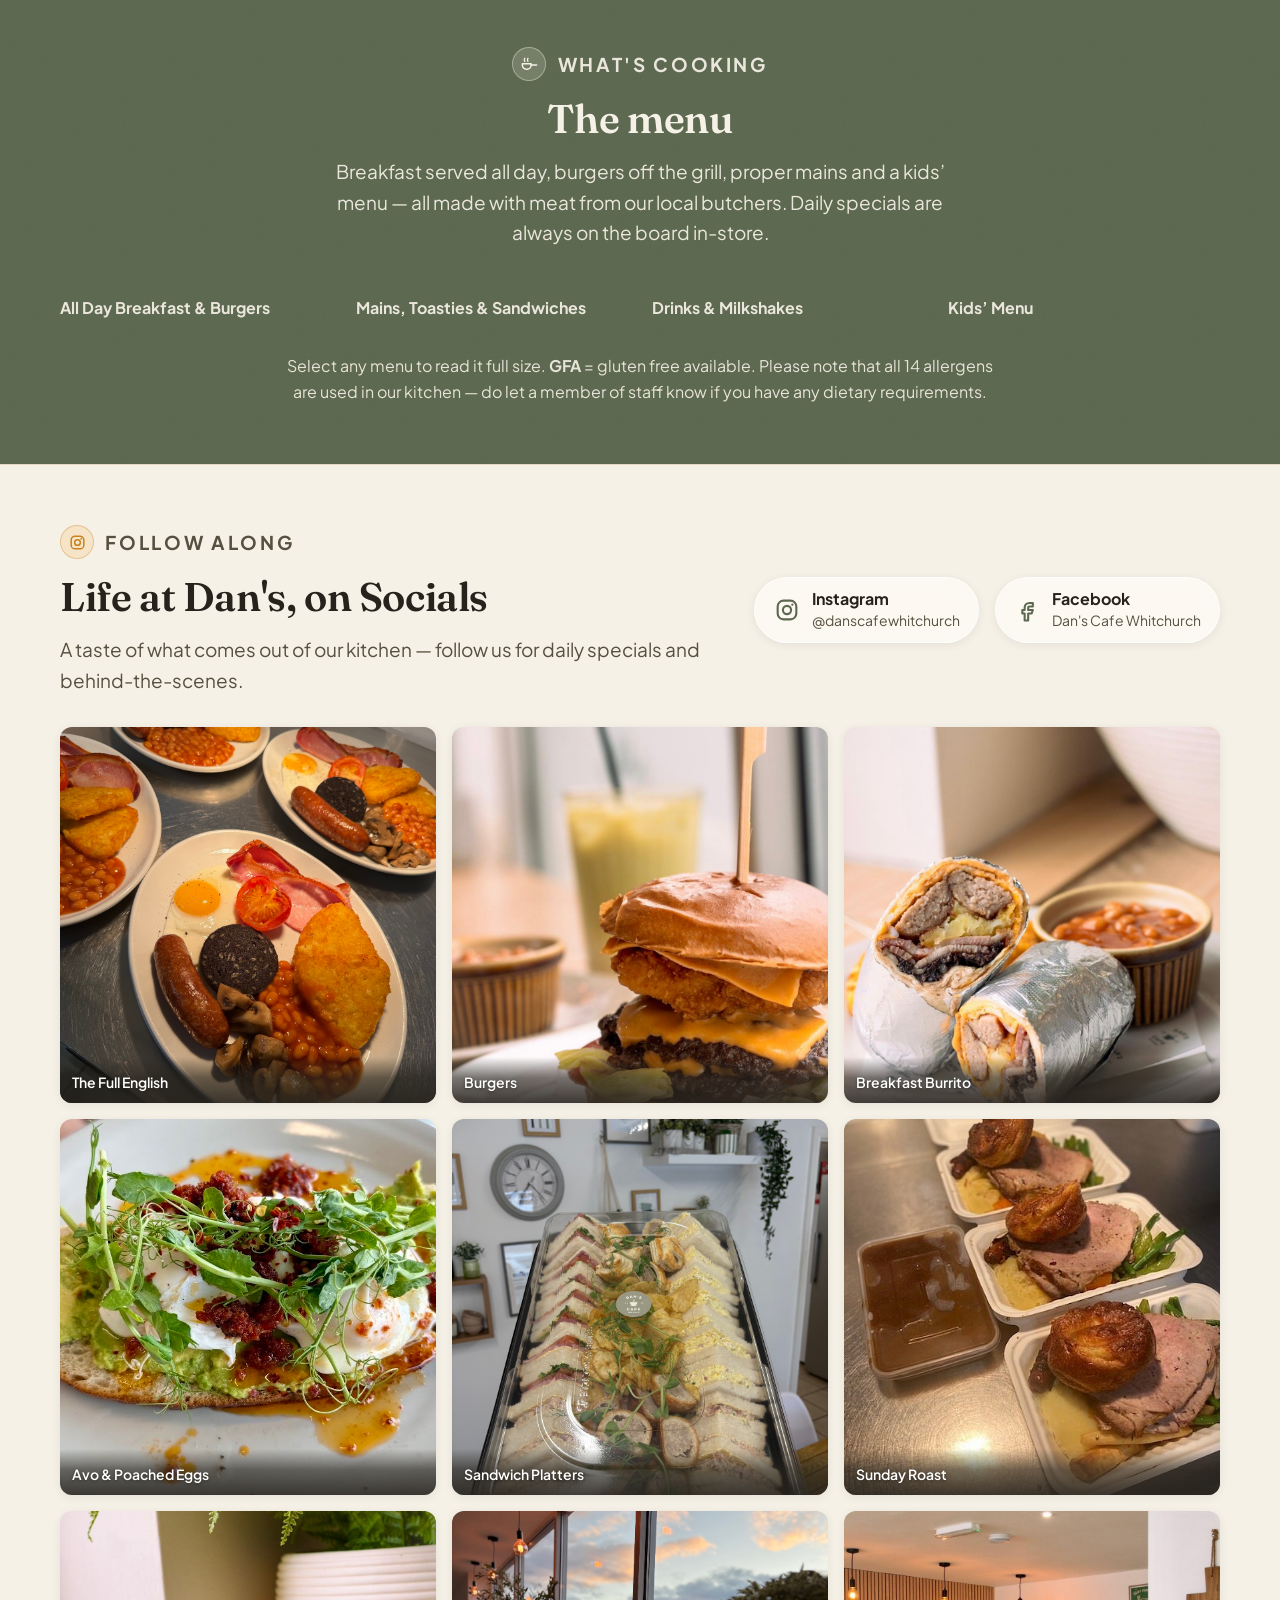
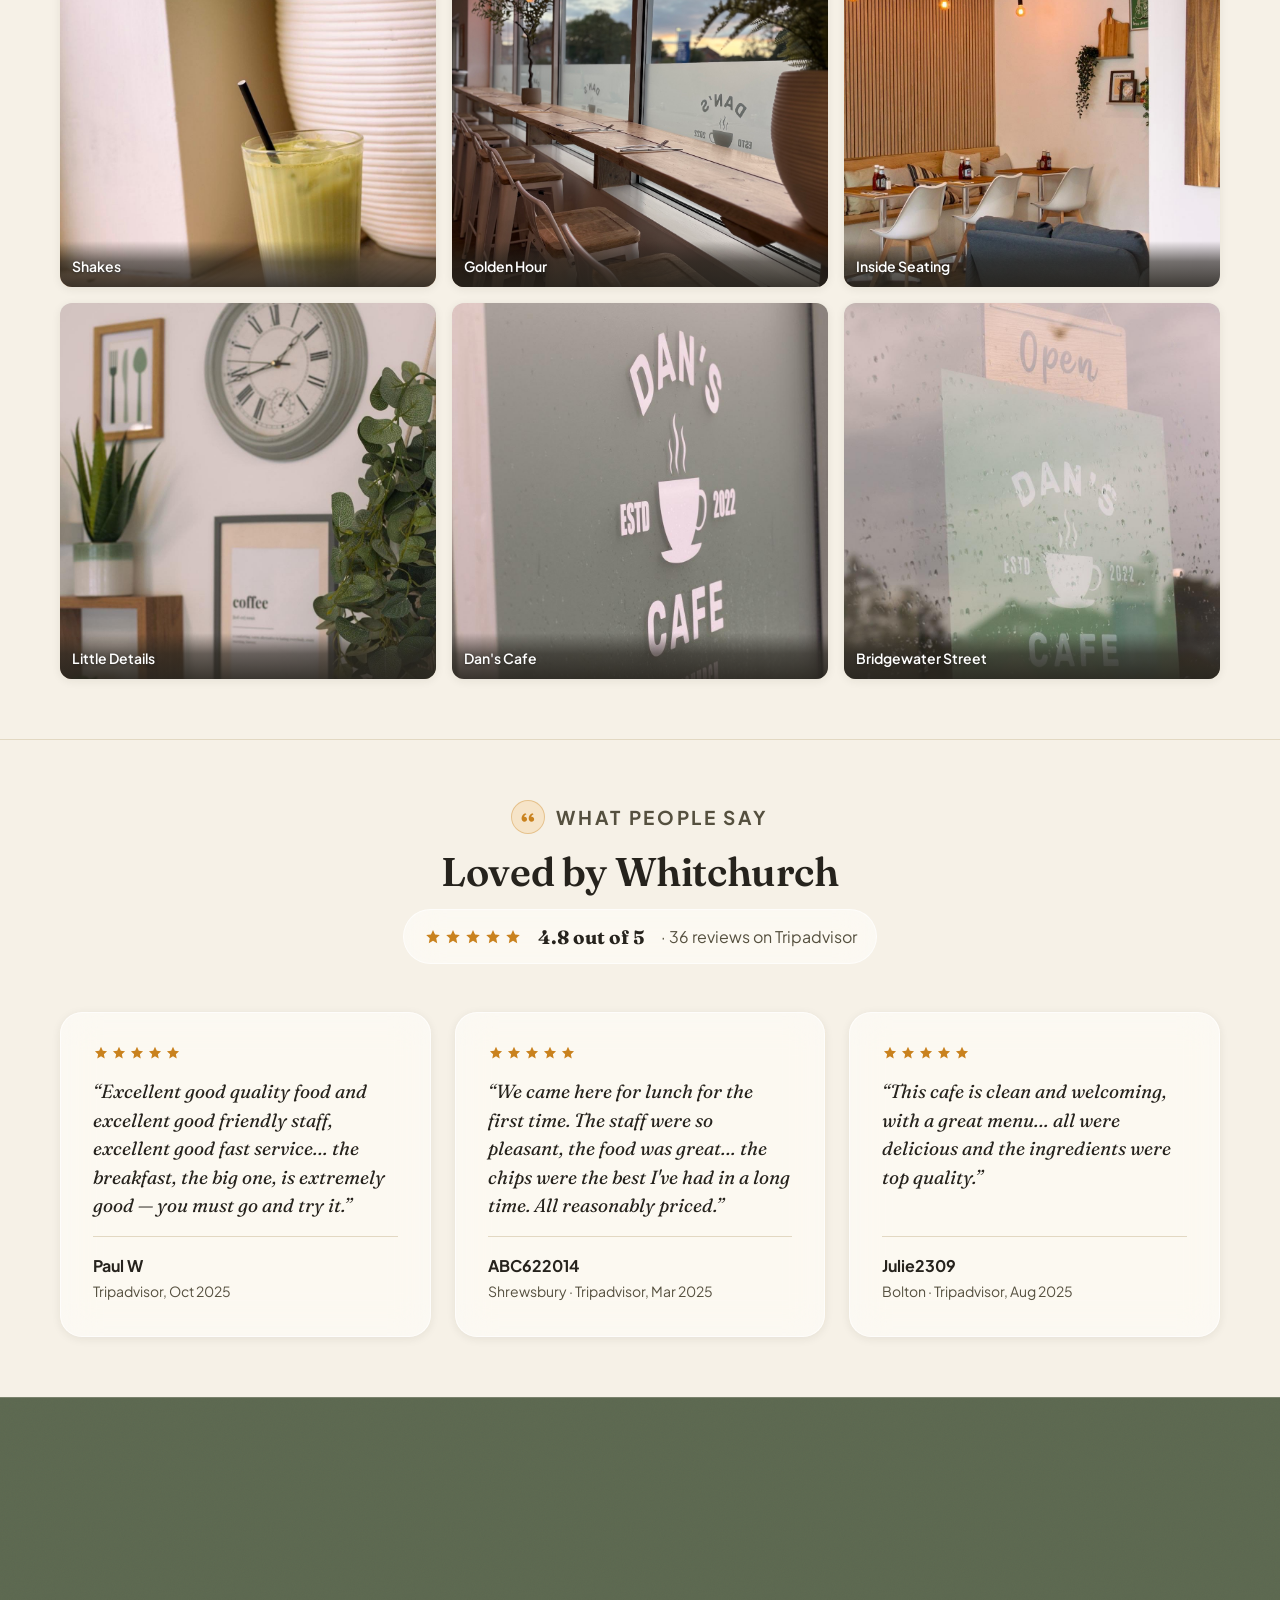
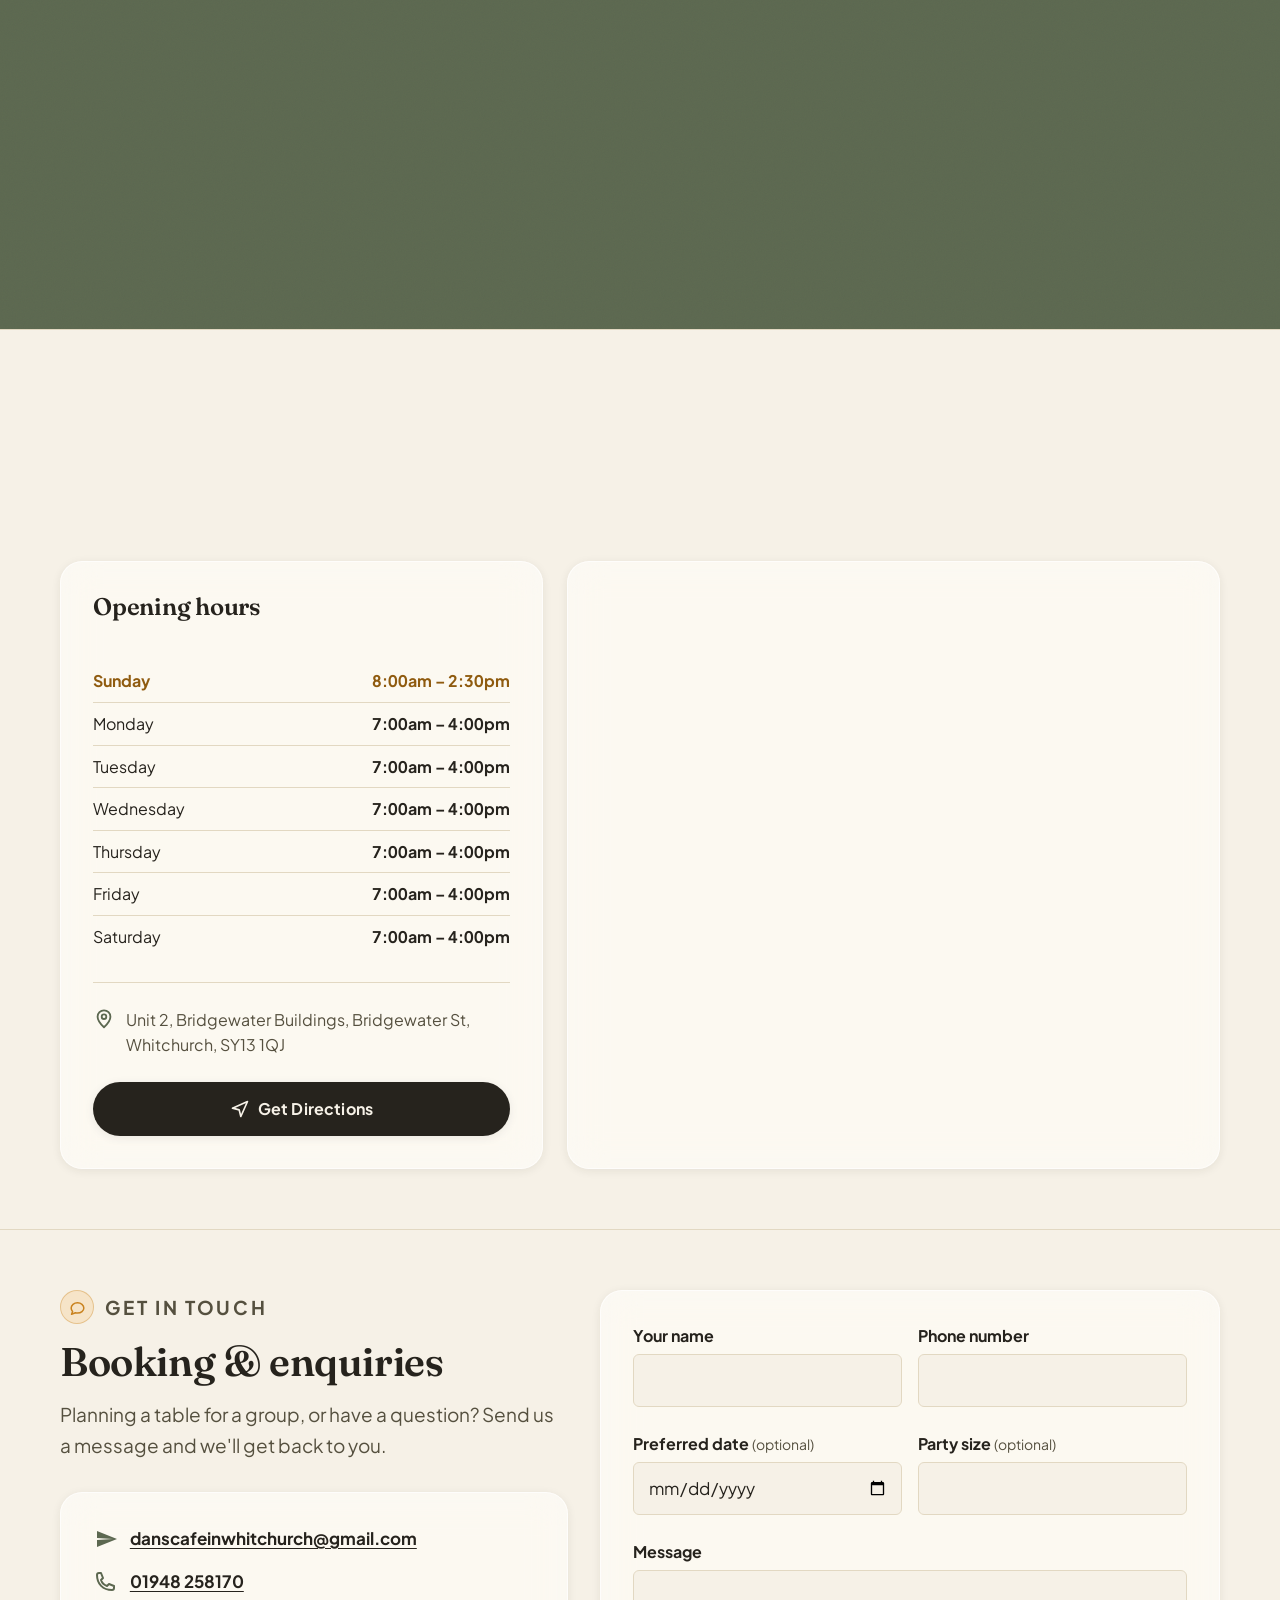
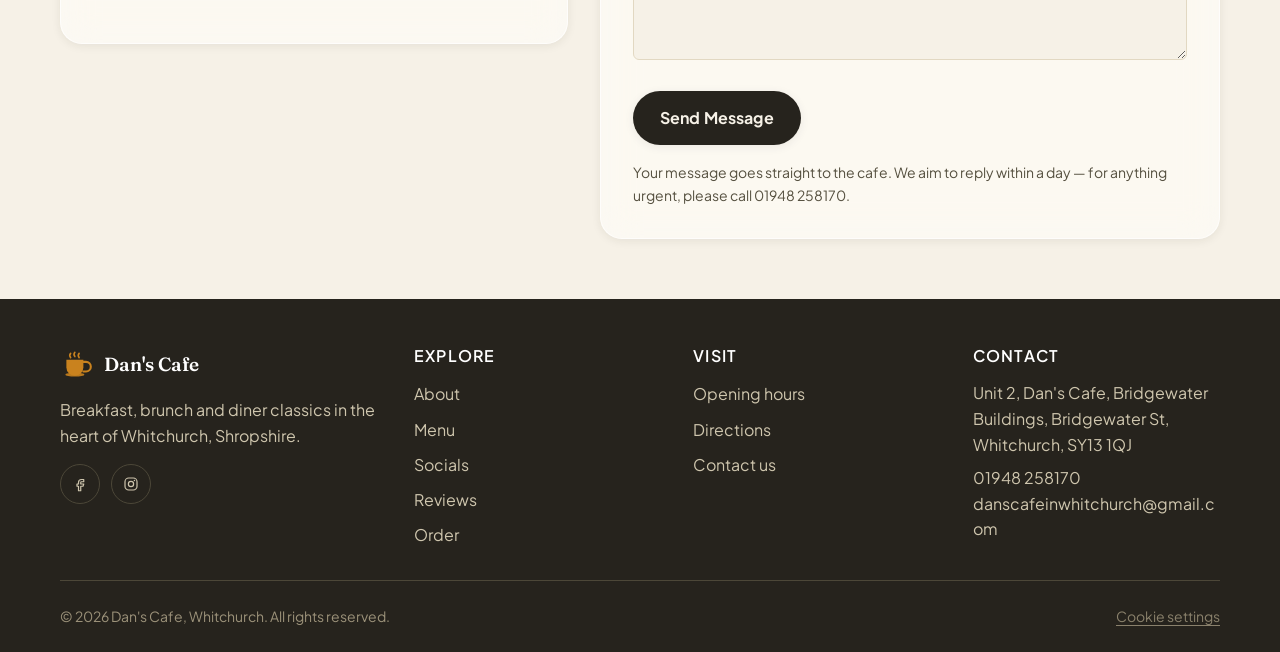
==== commit c1b1448e: "Version css/js URLs so updates reach returning visitors Hostinger serves static assets with max-age=" ====
--- a/index.html
+++ b/index.html
@@ -10,7 +10,12 @@
   <link rel="preconnect" href="https://fonts.gstatic.com" crossorigin />
   <link href="https://fonts.googleapis.com/css2?family=Fraunces:ital,opsz,wght@0,9..144,500;0,9..144,600;0,9..144,700;1,9..144,500;1,9..144,600&family=Plus+Jakarta+Sans:wght@400;500;600;700;800&display=swap" rel="stylesheet" />
 
-  <link rel="stylesheet" href="css/styles.css" />
+  <!-- ?v= is a cache-buster. Hostinger serves css/js with a 7-day
+       cache, so without this a returning visitor keeps the old files
+       for up to a week after an update. index.html itself is not
+       cached, so changing this number here invalidates them instantly.
+       BUMP THE VERSION whenever styles.css or main.js changes. -->
+  <link rel="stylesheet" href="css/styles.css?v=20260906-1" />
 
   <!-- Enables the scroll-reveal animations only when JS is running, so the
        page still renders fully visible for screenshots, previews and crawlers. -->
@@ -987,6 +992,6 @@
     </div>
   </div>
 
-  <script src="js/main.js"></script>
+  <script src="js/main.js?v=20260906-1"></script>
 </body>
 </html>
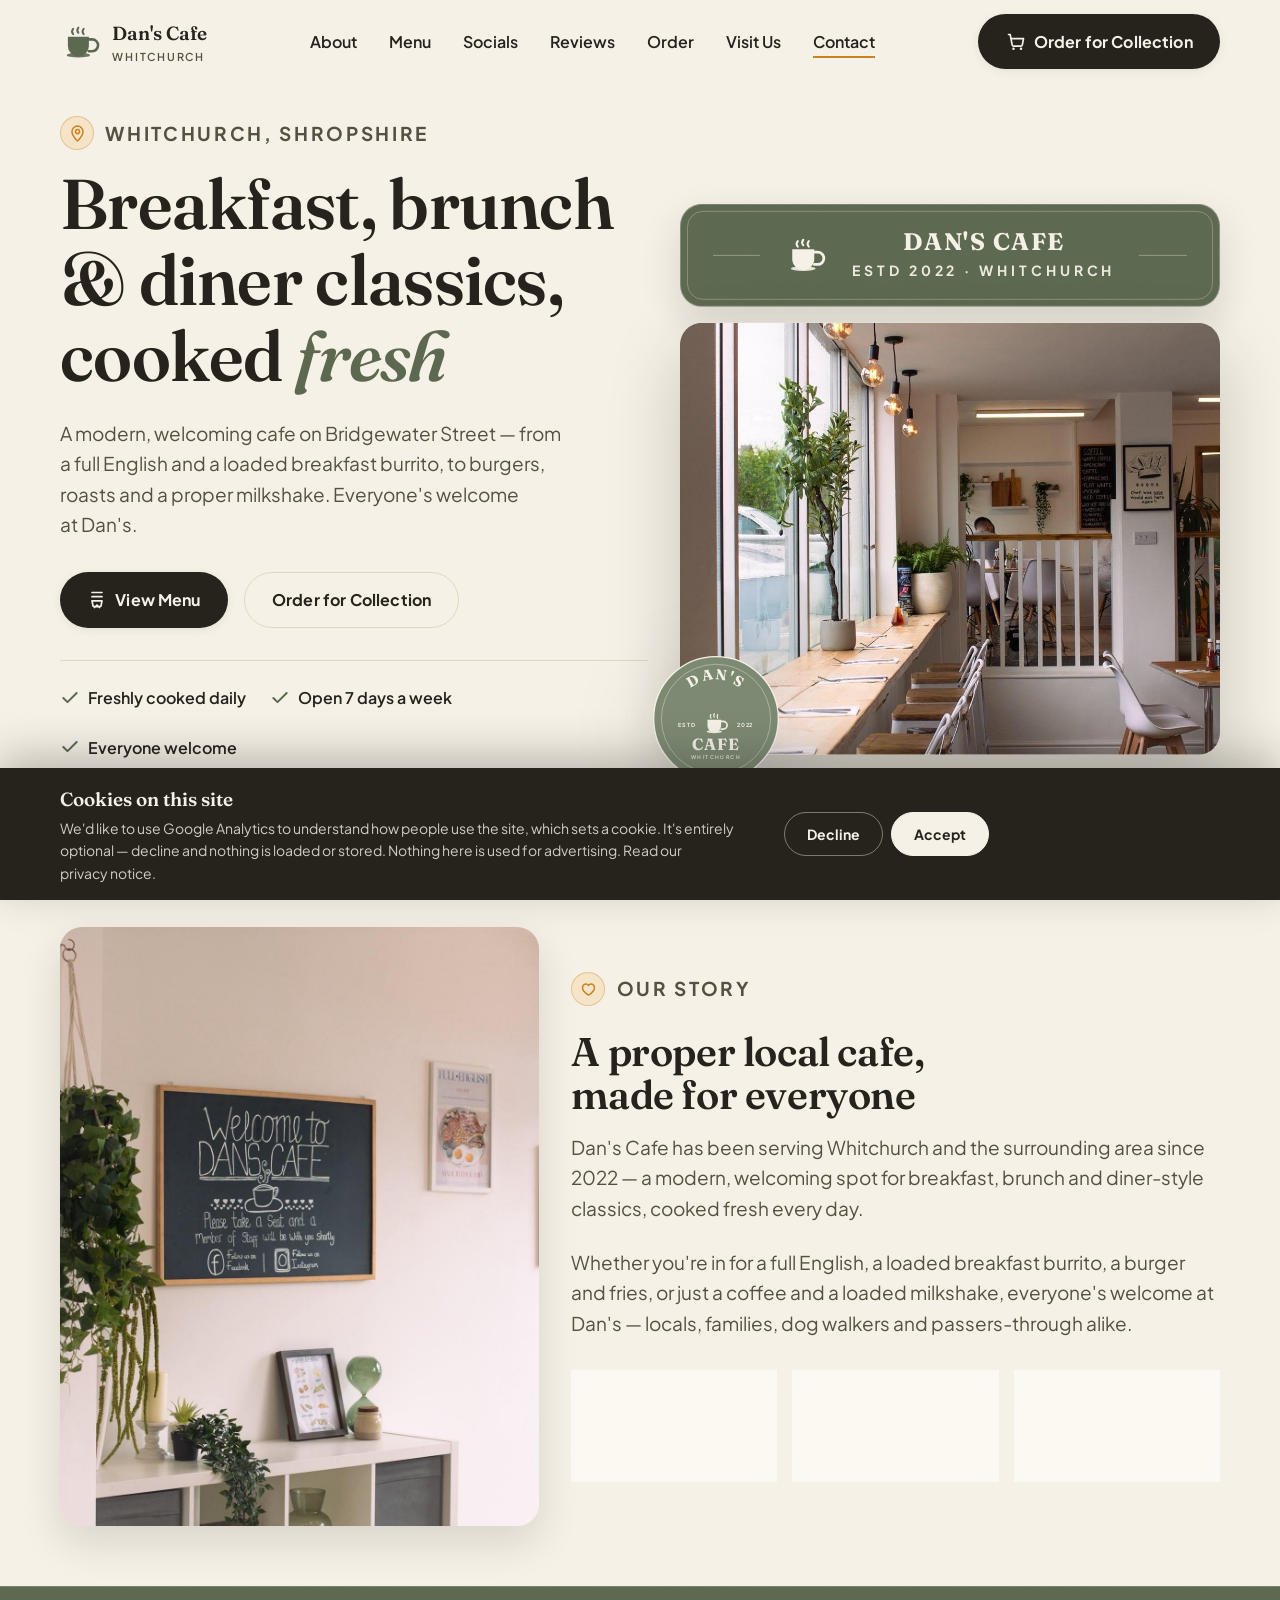
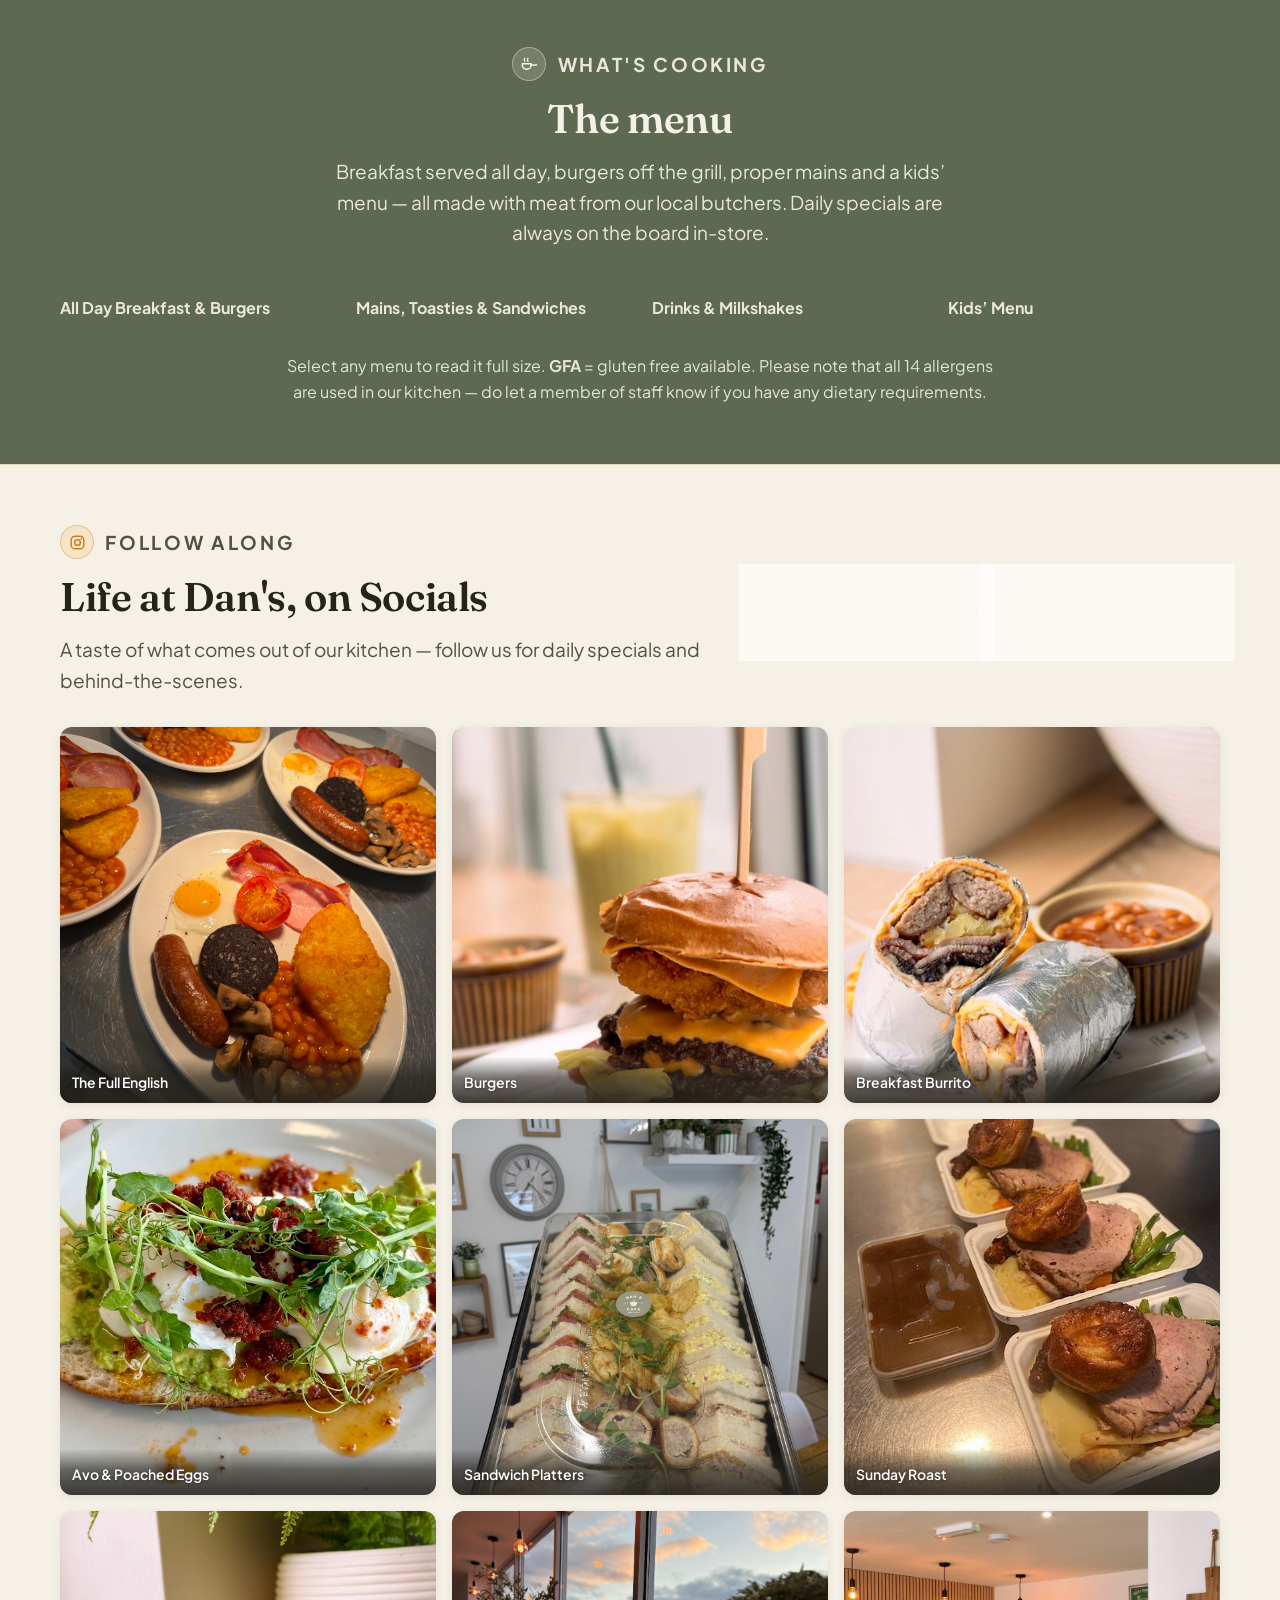
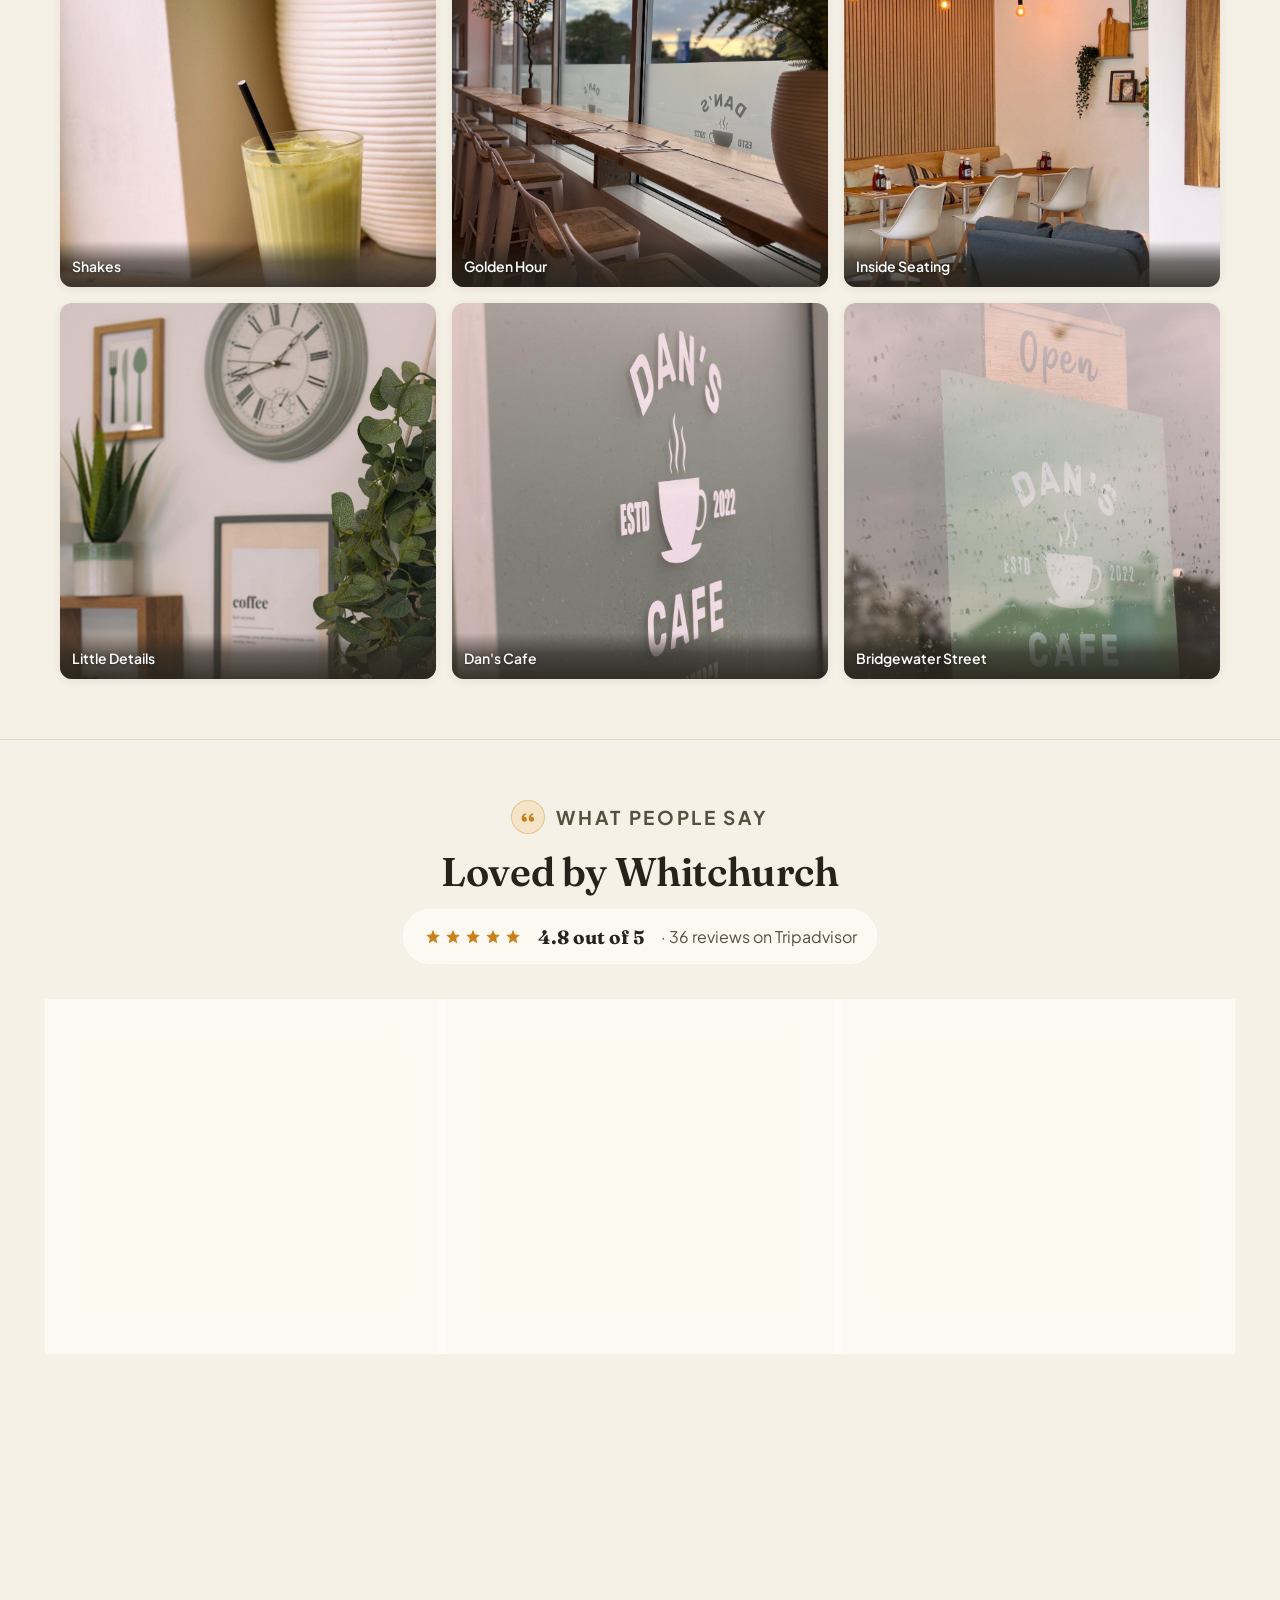
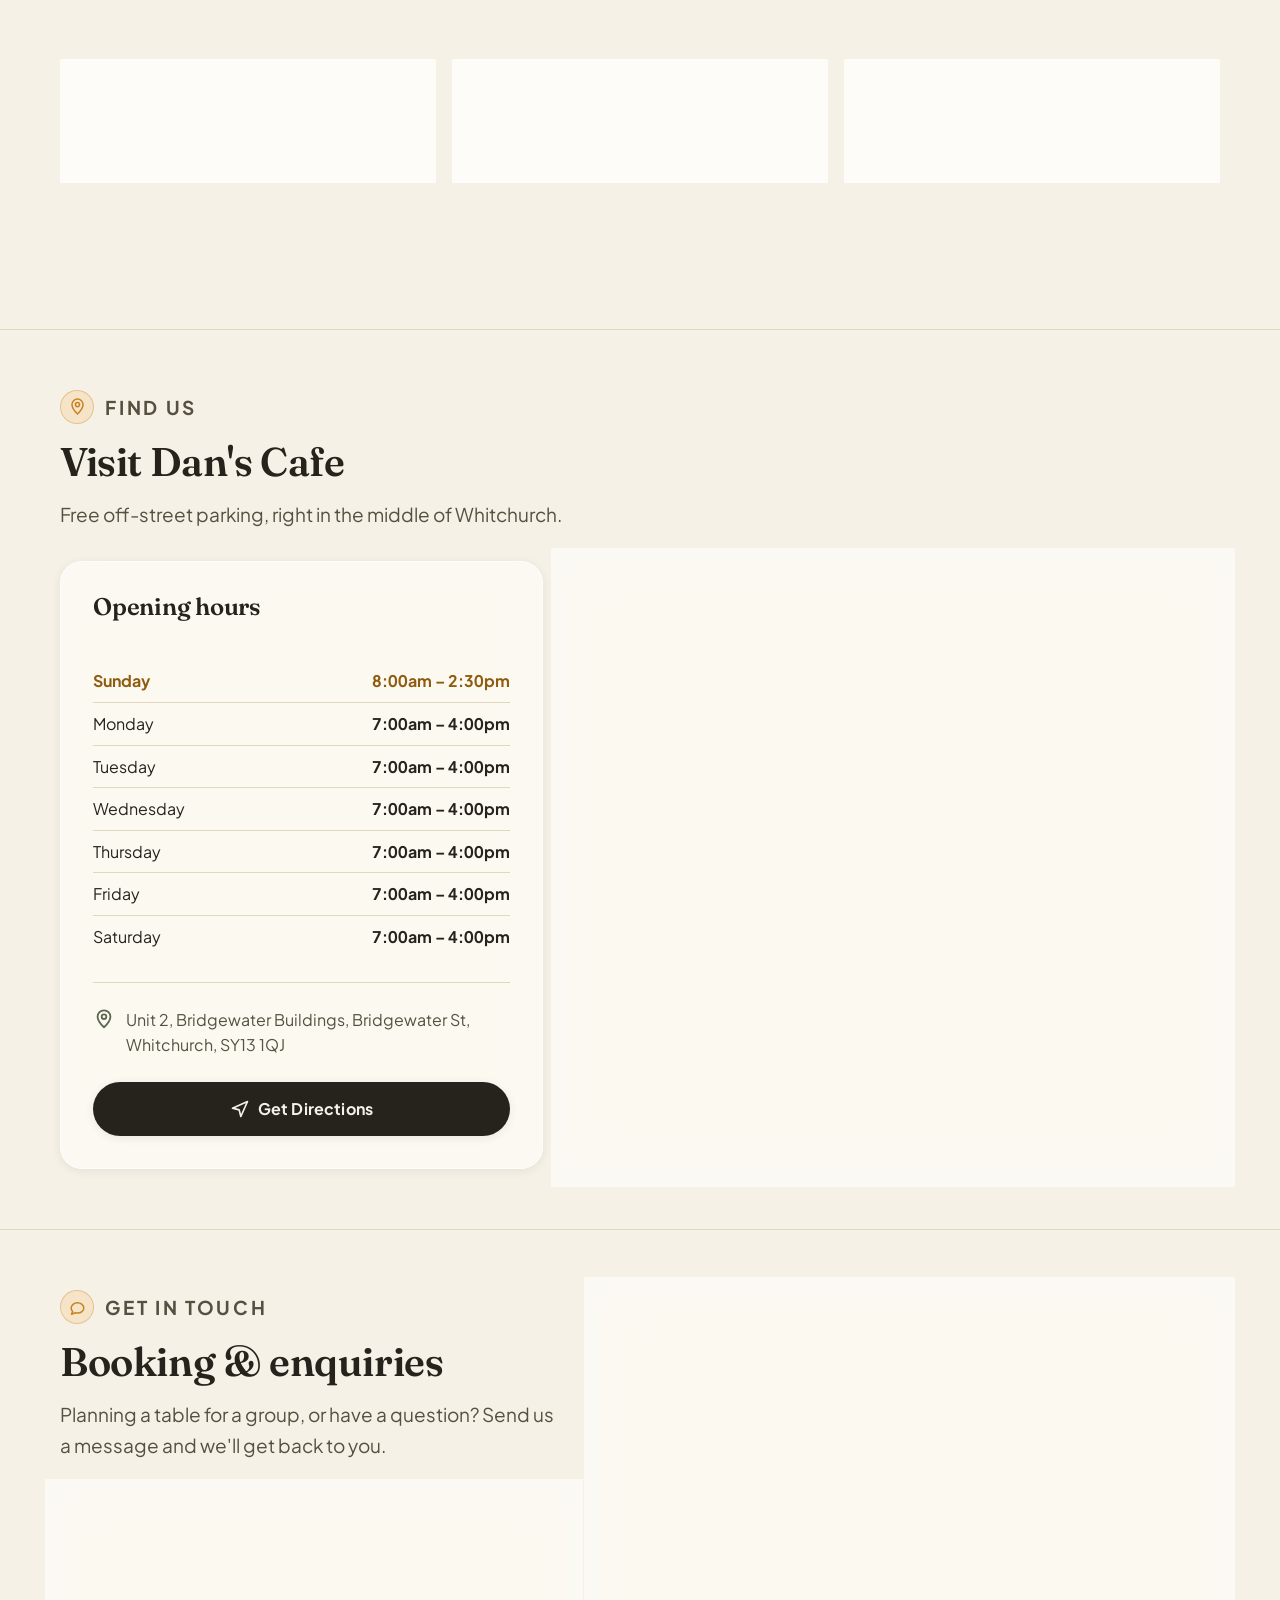
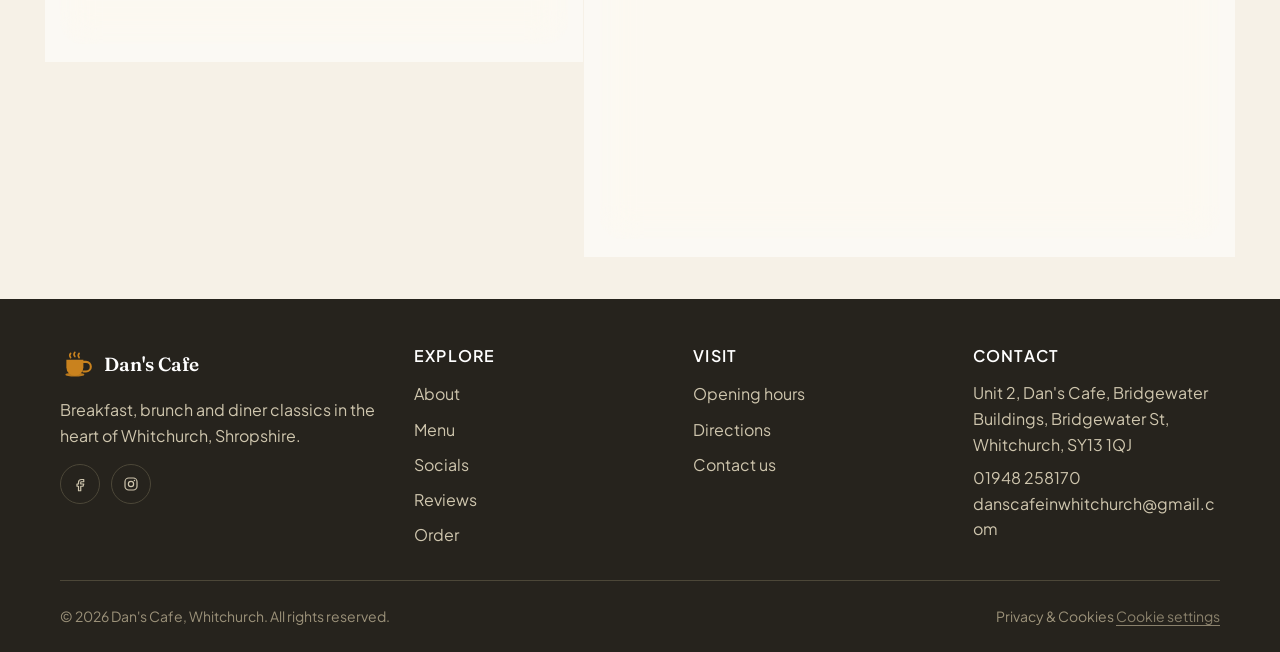
==== commit b19597f0: "Add a privacy and cookies notice A separate page rather than another section on the one-pager: it's " ====
--- a/index.html
+++ b/index.html
@@ -15,7 +15,7 @@
        for up to a week after an update. index.html itself is not
        cached, so changing this number here invalidates them instantly.
        BUMP THE VERSION whenever styles.css or main.js changes. -->
-  <link rel="stylesheet" href="css/styles.css?v=20260906-1" />
+  <link rel="stylesheet" href="css/styles.css?v=20260906-2" />
 
   <!-- Enables the scroll-reveal animations only when JS is running, so the
        page still renders fully visible for screenshots, previews and crawlers. -->
@@ -905,6 +905,7 @@
       <div class="footer-bottom">
         <span>© <span id="year"></span> Dan's Cafe, Whitchurch. All rights reserved.</span>
         <span class="footer-legal">
+          <a href="privacy.html">Privacy &amp; Cookies</a>
           <button type="button" class="link-button" id="cookieSettings">Cookie settings</button>
         </span>
       </div>
@@ -983,6 +984,7 @@
           We'd like to use Google Analytics to understand how people use the site,
           which sets a cookie. It's entirely optional &mdash; decline and nothing is
           loaded or stored. Nothing here is used for advertising.
+          <a href="privacy.html">Read our privacy notice</a>.
         </p>
       </div>
       <div class="cookie-banner-actions">
@@ -992,6 +994,6 @@
     </div>
   </div>
 
-  <script src="js/main.js?v=20260906-1"></script>
+  <script src="js/main.js?v=20260906-2"></script>
 </body>
 </html>
--- a/css/styles.css
+++ b/css/styles.css
@@ -2525,3 +2525,107 @@
   outline-offset: 3px;
   border-radius: var(--radius-sm);
 }
+
+/* =========================================================
+   Legal pages (privacy.html) — long-form reading column
+   ========================================================= */
+.container-narrow {
+  max-width: 46rem;
+}
+
+.legal {
+  padding-top: calc(var(--header-h) + var(--space-5));
+}
+
+.legal h1 {
+  font-size: var(--fs-2xl);
+  margin: 0.2rem 0 var(--space-2);
+}
+
+.legal h2 {
+  font-size: var(--fs-lg);
+  margin: var(--space-5) 0 var(--space-2);
+  padding-top: var(--space-2);
+  border-top: 1px solid var(--color-border);
+}
+
+.legal h3 {
+  font-size: var(--fs-md);
+  margin: var(--space-3) 0 var(--space-1);
+  color: var(--color-sage-dark);
+}
+
+.legal p,
+.legal li {
+  max-width: 68ch;
+  line-height: 1.7;
+}
+
+.legal ul {
+  margin: 0 0 var(--space-2) 1.1rem;
+  display: grid;
+  gap: 0.5rem;
+}
+
+.legal-lede {
+  font-size: var(--fs-md);
+  color: var(--color-charcoal-soft);
+}
+
+.legal-meta {
+  font-size: var(--fs-xs);
+  color: var(--color-charcoal-soft);
+  margin-bottom: var(--space-4);
+}
+
+/* Legal basis callouts — quiet, but findable when skimming. */
+.legal-note {
+  border-left: 3px solid var(--color-sage);
+  padding: 0.15rem 0 0.15rem var(--space-2);
+  font-size: var(--fs-sm);
+  color: var(--color-charcoal-soft);
+}
+
+.legal-dim {
+  font-size: var(--fs-xs);
+  color: var(--color-charcoal-soft);
+}
+
+.legal code {
+  font-family: ui-monospace, "SFMono-Regular", Menlo, monospace;
+  font-size: 0.9em;
+  background: var(--color-sage-tint);
+  padding: 0.1rem 0.35rem;
+  border-radius: var(--radius-sm);
+  overflow-wrap: anywhere;
+}
+
+/* Scrolls inside its own box on narrow screens rather than
+   forcing the page sideways. */
+.legal-table {
+  width: 100%;
+  border-collapse: collapse;
+  margin: var(--space-2) 0 var(--space-3);
+  font-size: var(--fs-sm);
+  display: block;
+  overflow-x: auto;
+}
+
+.legal-table th,
+.legal-table td {
+  text-align: left;
+  vertical-align: top;
+  padding: 0.7rem 0.9rem;
+  border-bottom: 1px solid var(--color-border);
+  min-width: 8rem;
+}
+
+.legal-table th {
+  font-size: var(--fs-xs);
+  text-transform: uppercase;
+  letter-spacing: 0.06em;
+  color: var(--color-charcoal-soft);
+  background: var(--color-cream-deep);
+}
+
+.legal-table tbody tr:last-child td { border-bottom: 0; }
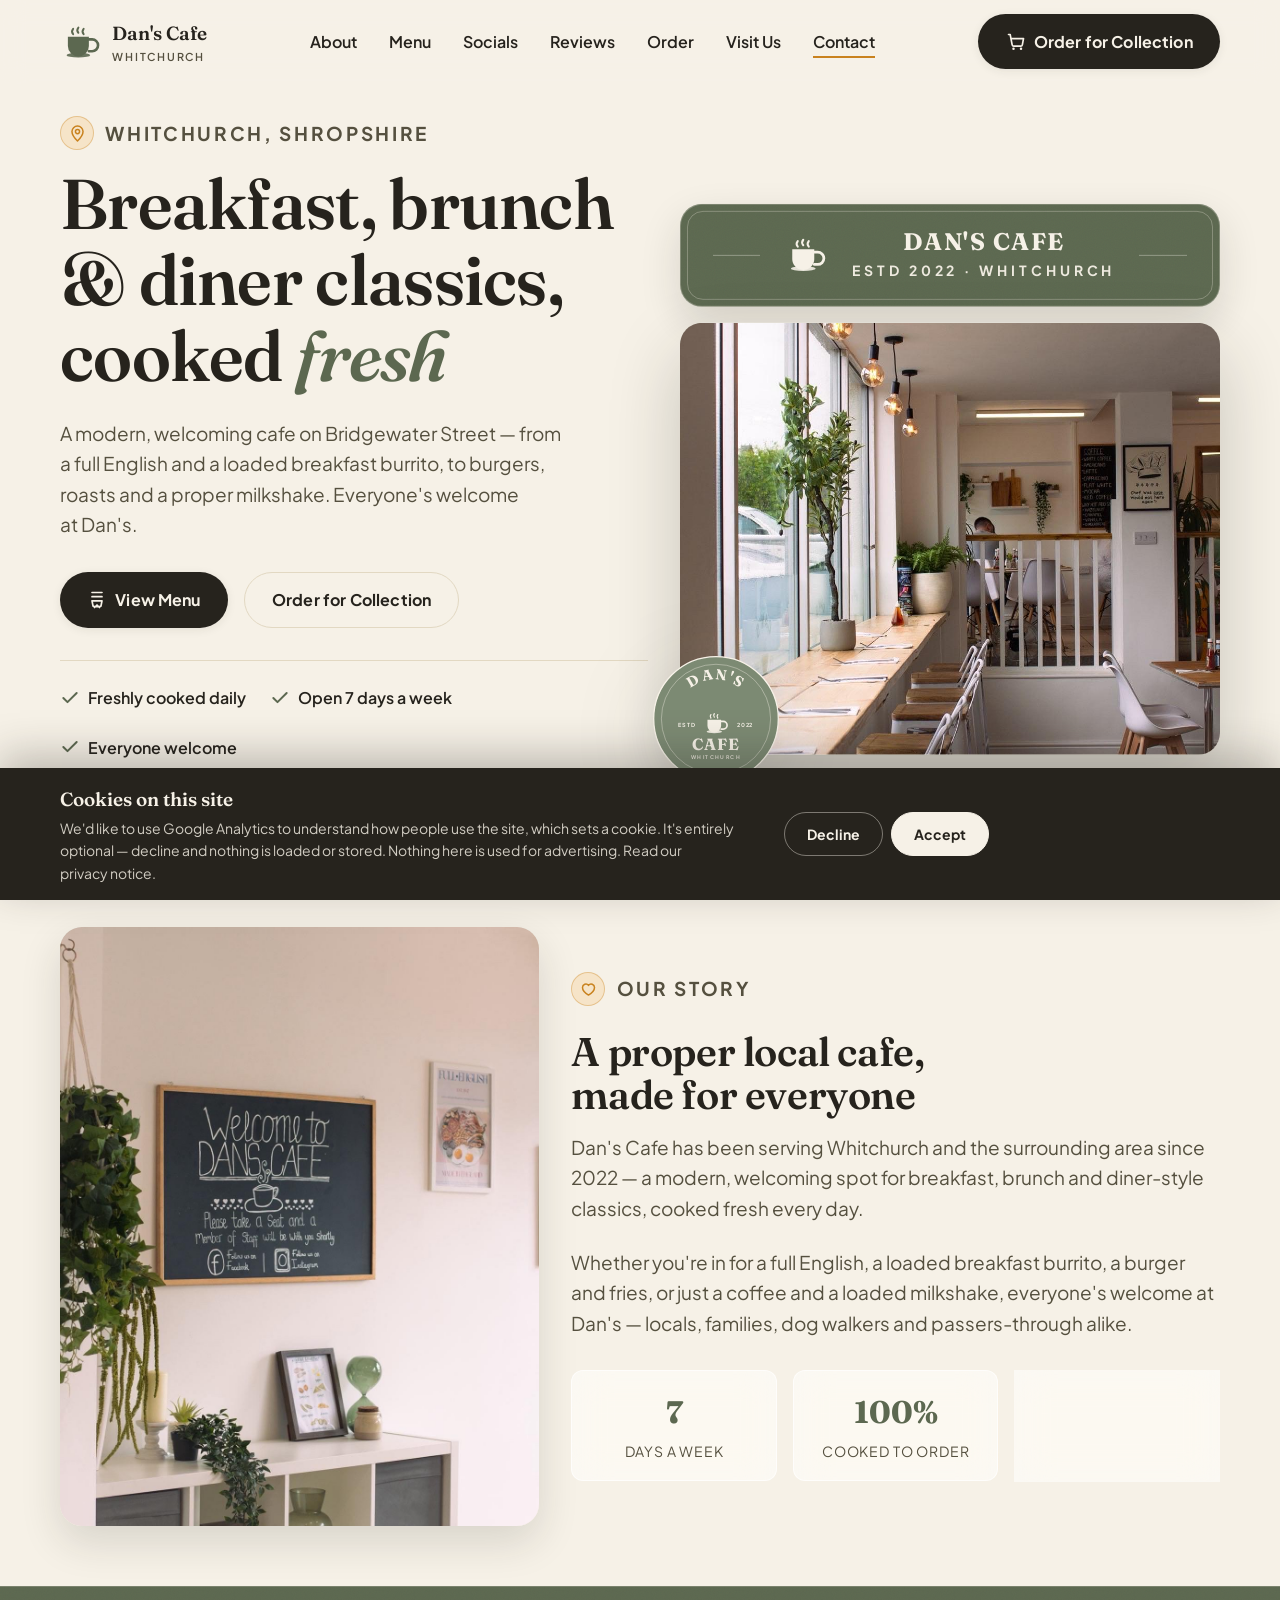
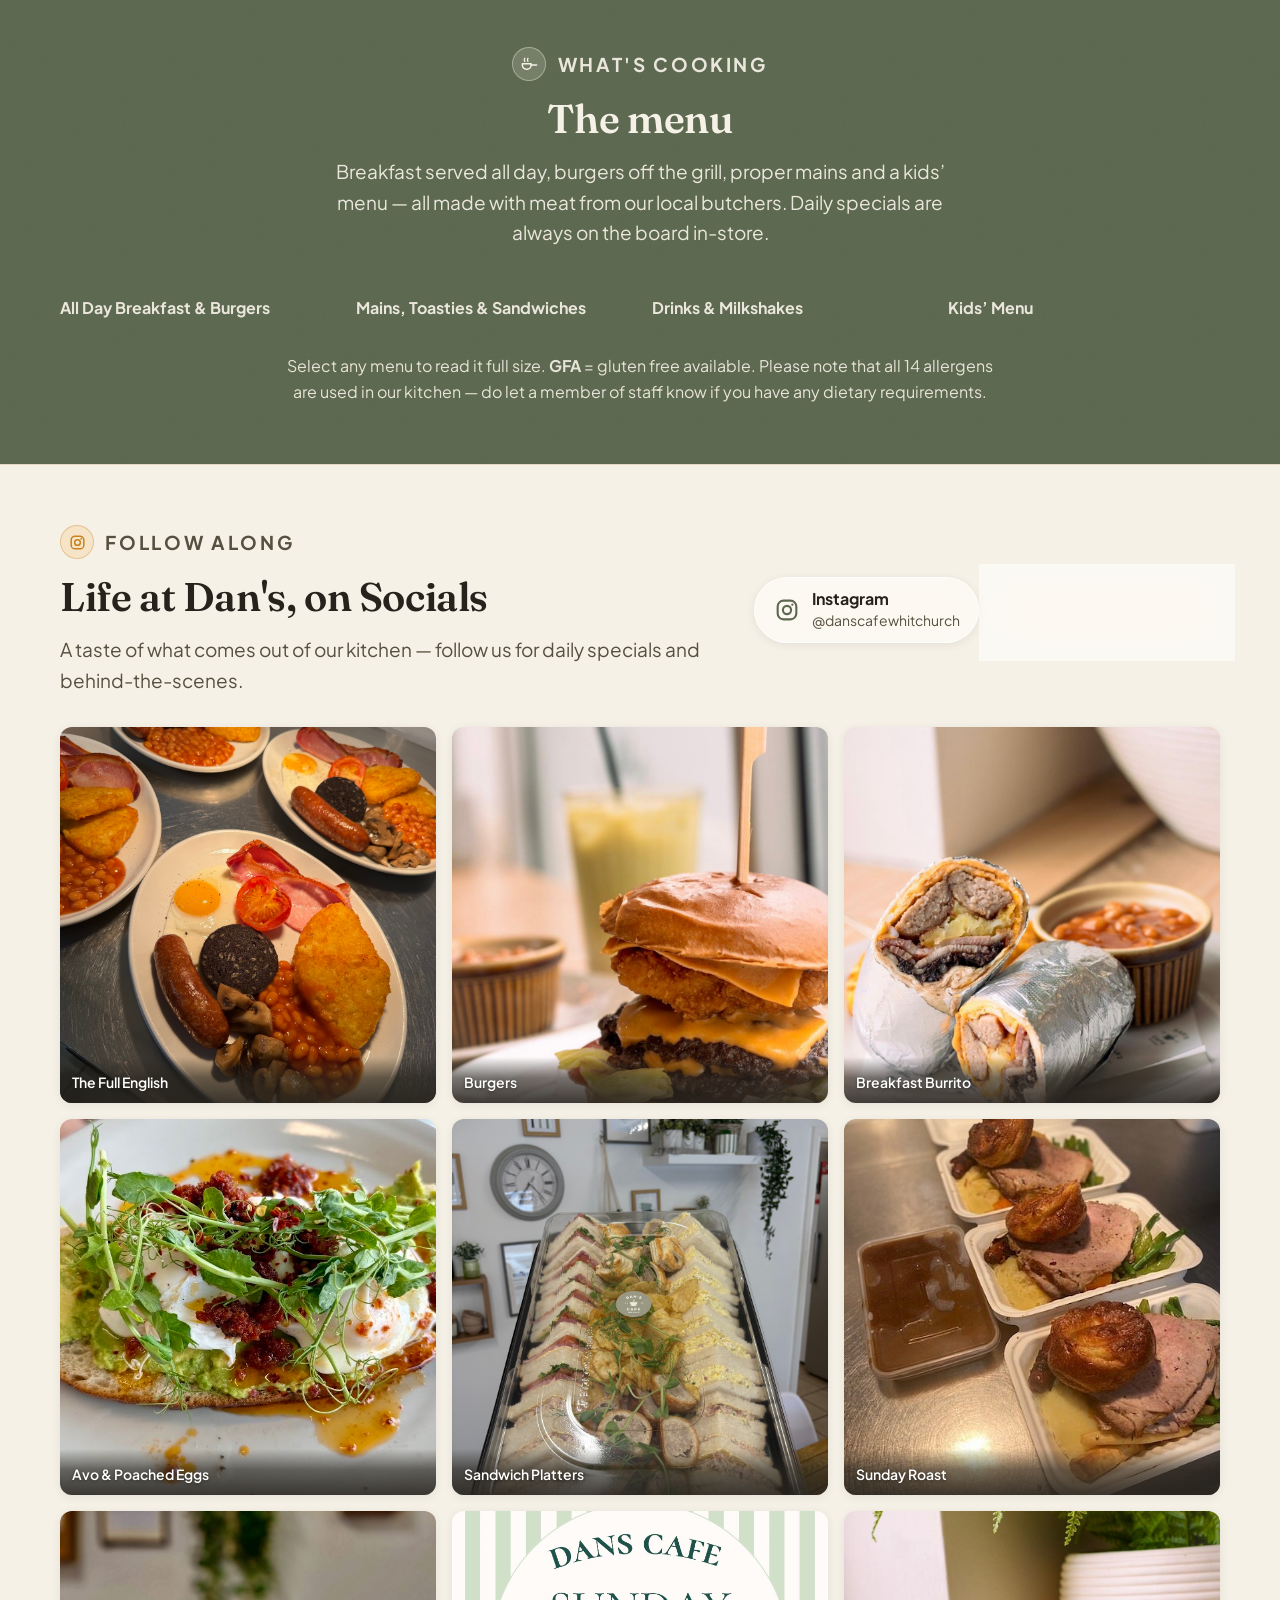
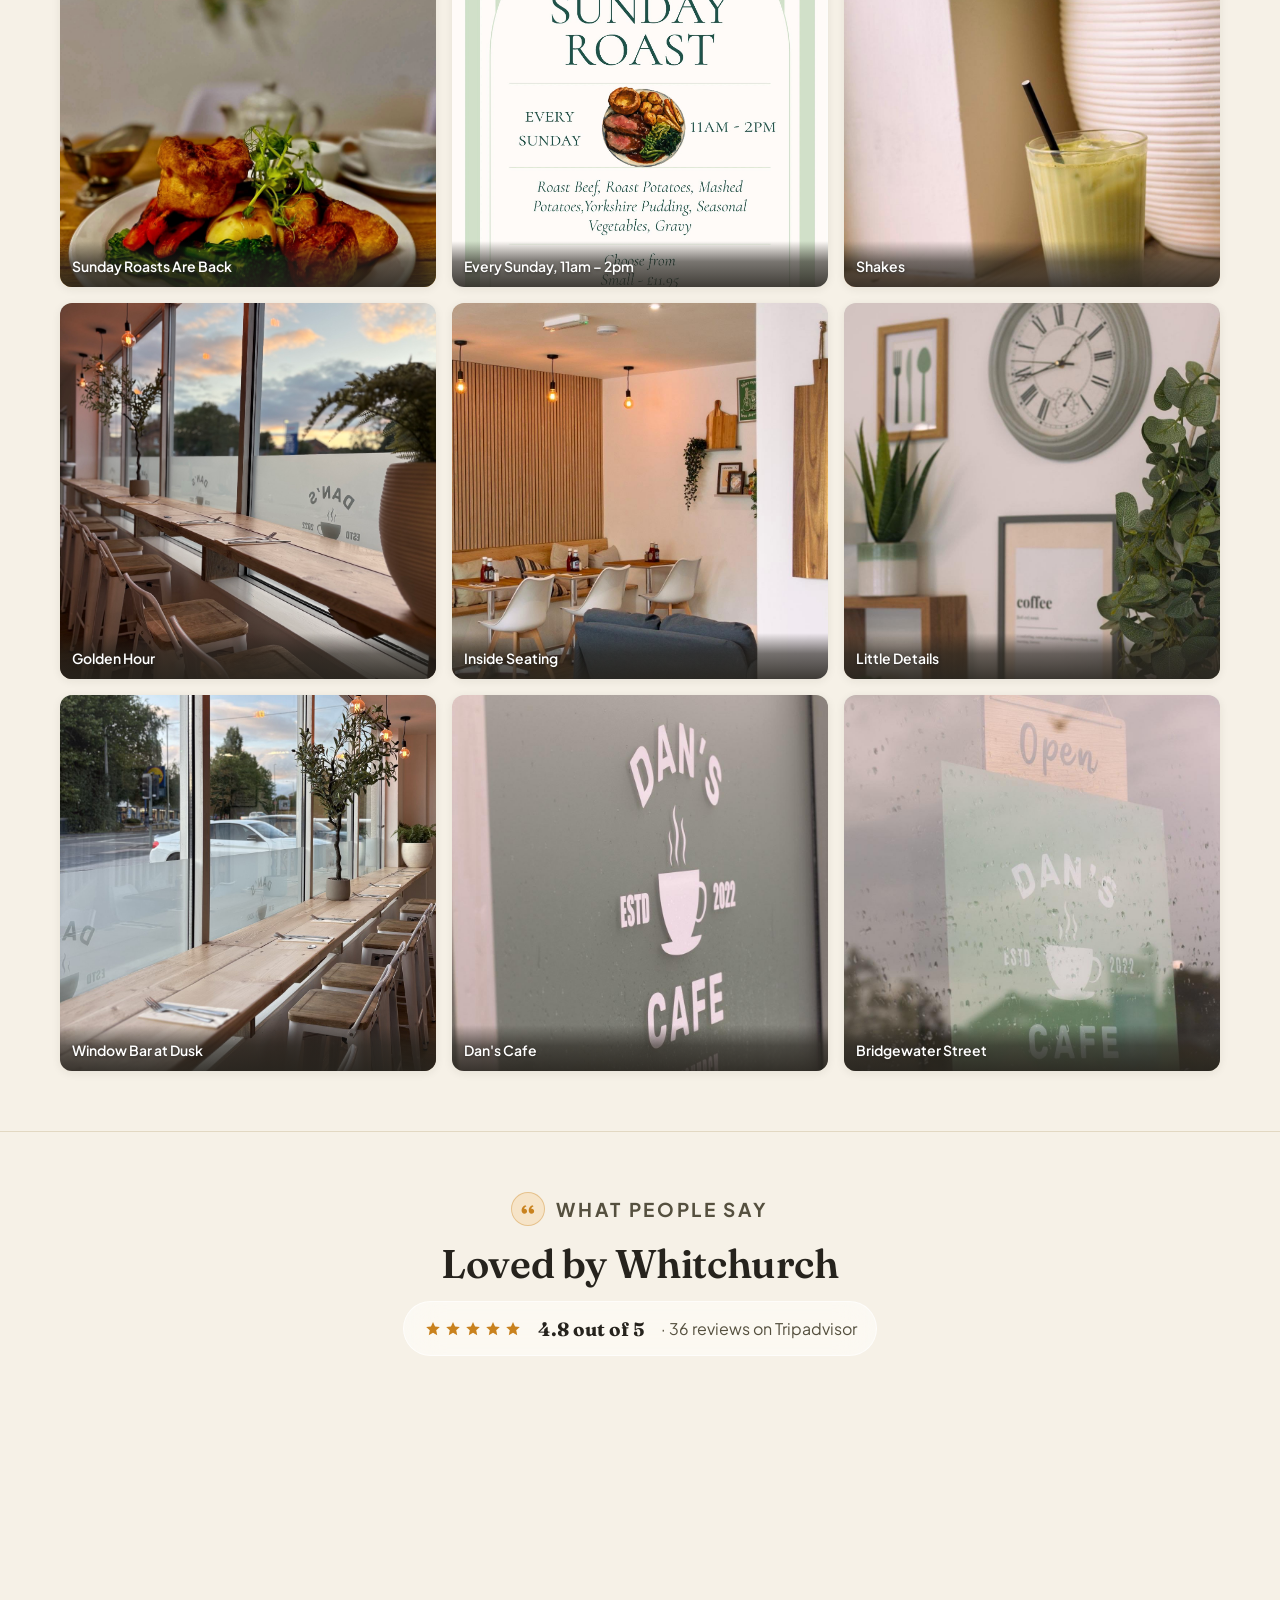
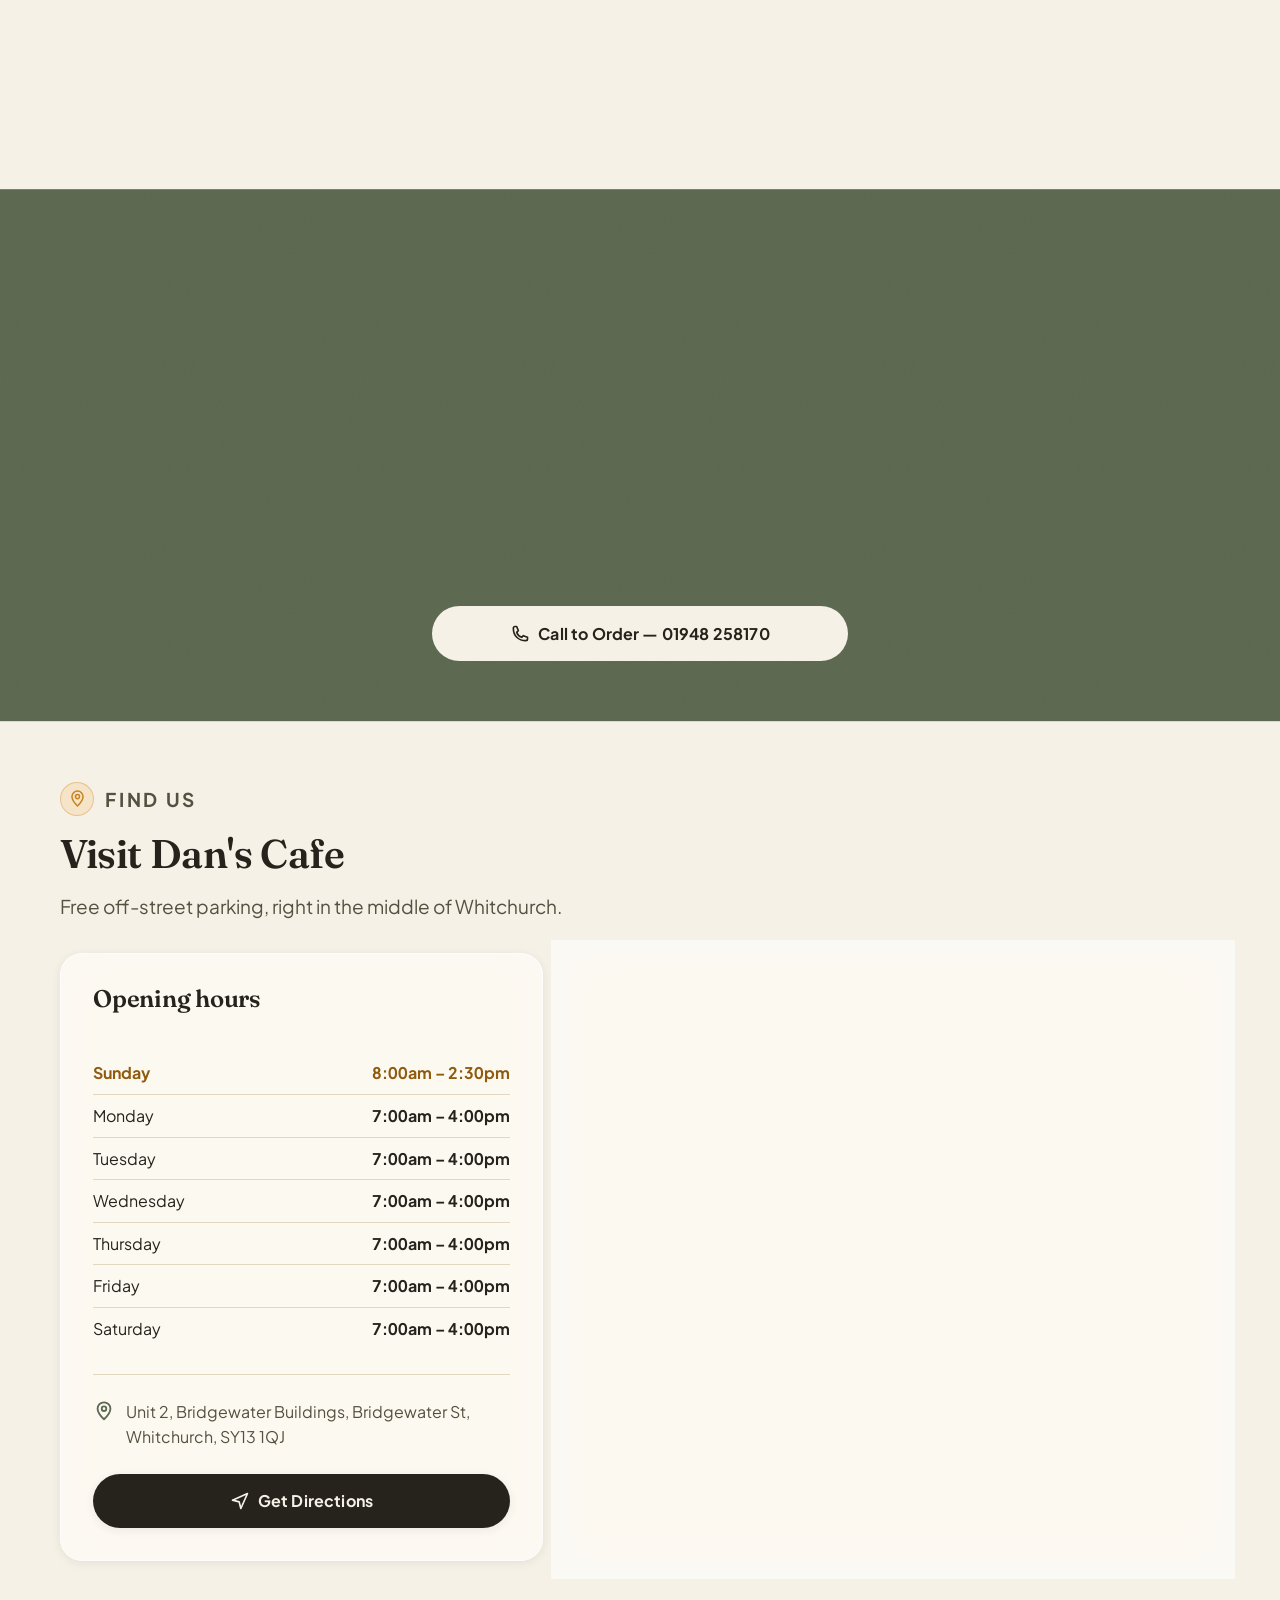
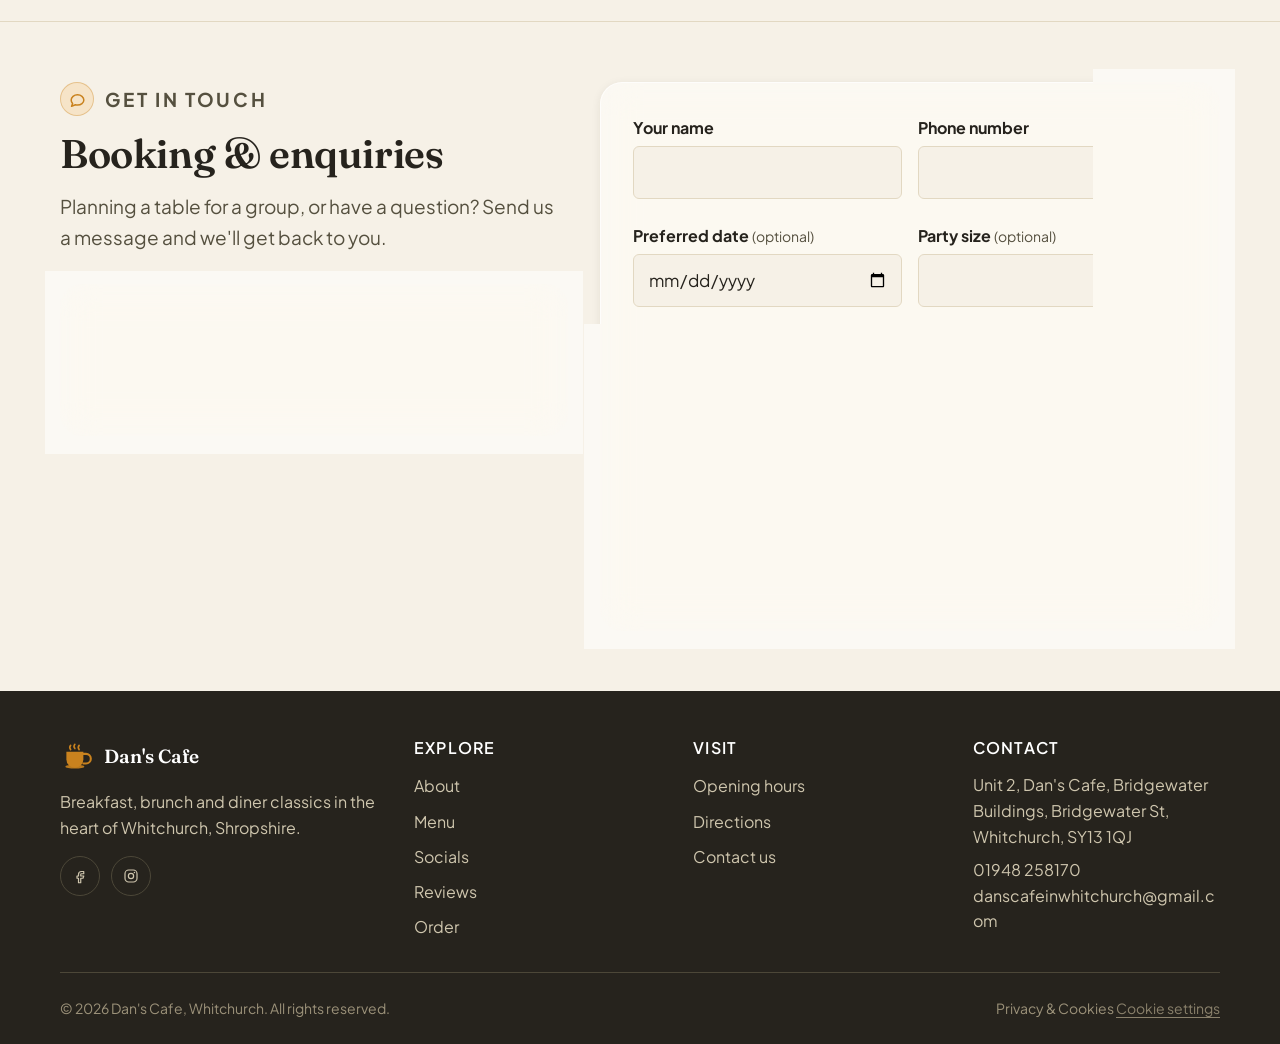
==== commit e69ecb4d: "Update menus and gallery: corrected boards, Sunday roasts, 15th tile Menus - Drinks board replaced w" ====
--- a/index.html
+++ b/index.html
@@ -15,7 +15,7 @@
        for up to a week after an update. index.html itself is not
        cached, so changing this number here invalidates them instantly.
        BUMP THE VERSION whenever styles.css or main.js changes. -->
-  <link rel="stylesheet" href="css/styles.css?v=20260906-2" />
+  <link rel="stylesheet" href="css/styles.css?v=20261010-1" />
 
   <!-- Enables the scroll-reveal animations only when JS is running, so the
        page still renders fully visible for screenshots, previews and crawlers. -->
@@ -398,7 +398,7 @@
             <button type="button" class="menu-photo-btn" data-menu-open="1">
               <span class="menu-photo-media card-frame">
                 <span class="photo-slot">
-                  <img src="images/menu-mains-sandwiches.jpg" alt="Dan&rsquo;s Cafe main meals menu &mdash; jackets, hunters chicken, scampi, toasties, ciabattas, sandwiches and sides" loading="lazy" width="1206" height="1706" />
+                  <img src="images/menu-mains-sandwiches.jpg?v=20261010" alt="Dan&rsquo;s Cafe main meals menu &mdash; jackets, hunters chicken, scampi, toasties, ciabattas, sandwiches and sides" loading="lazy" width="1415" height="2000" />
                 </span>
                 <span class="menu-zoom-hint" aria-hidden="true">
                   <svg><use href="#icon-expand"/></svg>Enlarge
@@ -412,7 +412,7 @@
             <button type="button" class="menu-photo-btn" data-menu-open="2">
               <span class="menu-photo-media card-frame">
                 <span class="photo-slot">
-                  <img src="images/menu-drinks.jpg" alt="Dan&rsquo;s Cafe drinks menu &mdash; coffee, tea, hot chocolate, matcha, smoothies, soft drinks and milkshakes" loading="lazy" width="1206" height="1716" />
+                  <img src="images/menu-drinks.jpg?v=20261010" alt="Dan&rsquo;s Cafe drinks menu &mdash; coffee, tea, hot chocolate, matcha, smoothies, soft drinks and milkshakes" loading="lazy" width="1415" height="2000" />
                 </span>
                 <span class="menu-zoom-hint" aria-hidden="true">
                   <svg><use href="#icon-expand"/></svg>Enlarge
@@ -557,6 +557,28 @@
             <div class="photo-slot">
               <div class="photo-fallback">
                 <svg aria-hidden="true"><use href="#icon-camera"/></svg>
+                <strong>Sunday Roasts Are Back</strong>
+                <span>images/gallery-sunday-roast-plate.jpg</span>
+              </div>
+              <img src="images/gallery-sunday-roast-plate.jpg" alt="A Dan's Cafe Sunday roast with Yorkshire pudding, roast potatoes, carrots, tenderstem broccoli and pea shoots" loading="lazy" onerror="this.remove()" />
+            </div>
+            <span class="insta-caption">Sunday Roasts Are Back</span>
+          </a>
+          <a class="insta-tile" href="https://instagram.com/danscafewhitchurch" target="_blank" rel="noopener">
+            <div class="photo-slot">
+              <div class="photo-fallback">
+                <svg aria-hidden="true"><use href="#icon-camera"/></svg>
+                <strong>Every Sunday, 11am – 2pm</strong>
+                <span>images/gallery-sunday-roast-poster.jpg</span>
+              </div>
+              <img src="images/gallery-sunday-roast-poster.jpg" alt="Dan's Cafe Sunday roast poster: roast beef with all the trimmings every Sunday, 11am to 2pm. Small £11.95, medium £13.95, large £15.95" loading="lazy" style="object-position:center 30%" onerror="this.remove()" />
+            </div>
+            <span class="insta-caption">Every Sunday, 11am – 2pm</span>
+          </a>
+          <a class="insta-tile" href="https://instagram.com/danscafewhitchurch" target="_blank" rel="noopener">
+            <div class="photo-slot">
+              <div class="photo-fallback">
+                <svg aria-hidden="true"><use href="#icon-camera"/></svg>
                 <strong>Shakes</strong>
                 <span>images/food-shake.jpg</span>
               </div>
@@ -596,6 +618,17 @@
               <img src="images/interior-decor.jpg" alt="Shelves with plants, prints and a sage green clock on the cafe wall" loading="lazy" onerror="this.remove()" />
             </div>
             <span class="insta-caption">Little Details</span>
+          </a>
+          <a class="insta-tile" href="https://instagram.com/danscafewhitchurch" target="_blank" rel="noopener">
+            <div class="photo-slot">
+              <div class="photo-fallback">
+                <svg aria-hidden="true"><use href="#icon-camera"/></svg>
+                <strong>Window Bar at Dusk</strong>
+                <span>images/interior-window-dusk.jpg</span>
+              </div>
+              <img src="images/interior-window-dusk.jpg" alt="The window bar at Dan's Cafe at dusk, set with cutlery beneath warm Edison bulbs, with an olive tree and the etched Dan's Cafe logo on the glass" loading="lazy" onerror="this.remove()" />
+            </div>
+            <span class="insta-caption">Window Bar at Dusk</span>
           </a>
           <a class="insta-tile" href="https://instagram.com/danscafewhitchurch" target="_blank" rel="noopener">
             <div class="photo-slot">
@@ -994,6 +1027,6 @@
     </div>
   </div>
 
-  <script src="js/main.js?v=20260906-2"></script>
+  <script src="js/main.js?v=20261010-1"></script>
 </body>
 </html>
--- a/css/styles.css
+++ b/css/styles.css
@@ -2354,7 +2354,9 @@
 .menu-lightbox-stage.is-zoomed img {
   max-width: none;
   max-height: none;
-  width: 1206px;          /* the scans' native width — full sharpness */
+  /* Each scan's own native width, set by main.js — menus aren't all the
+     same resolution, and a fixed value would downscale the larger ones. */
+  width: var(--menu-zoom-w, 1206px);
   min-width: 100%;
   height: auto;
   margin: 0 auto;
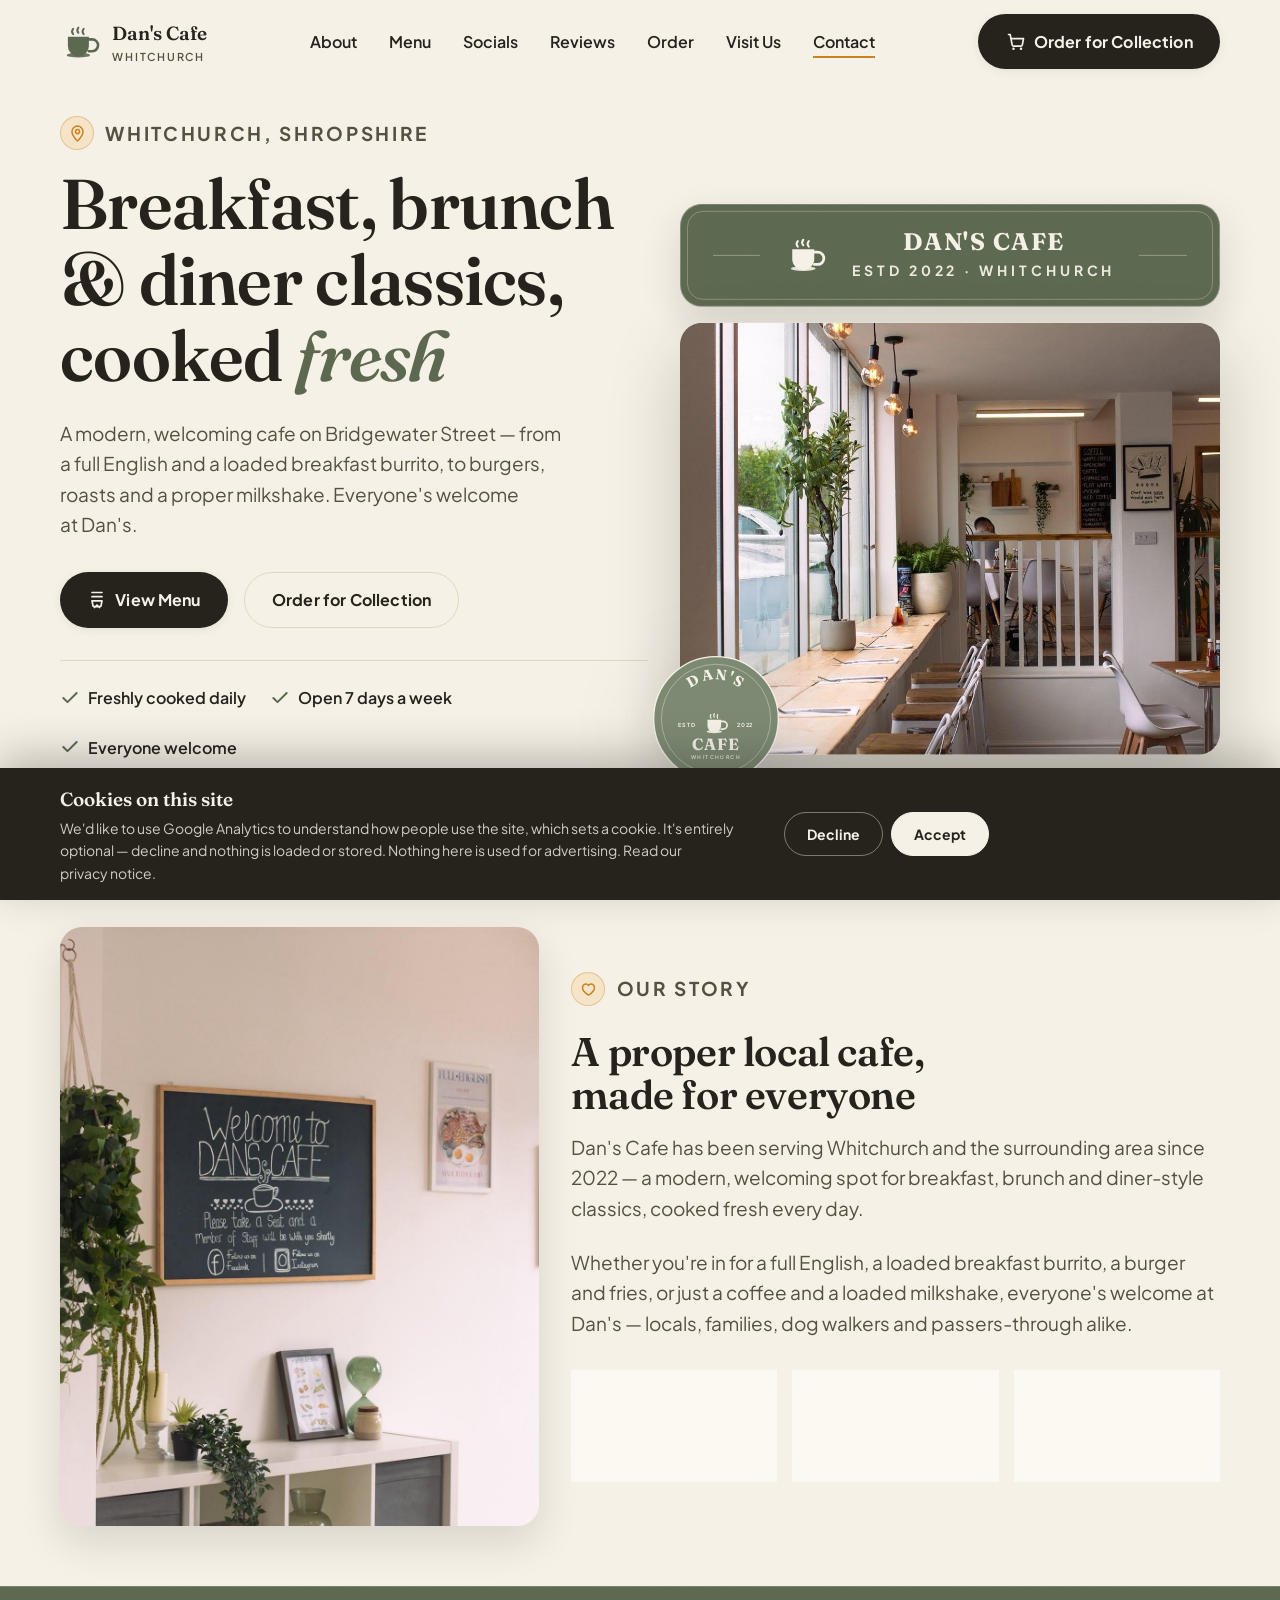
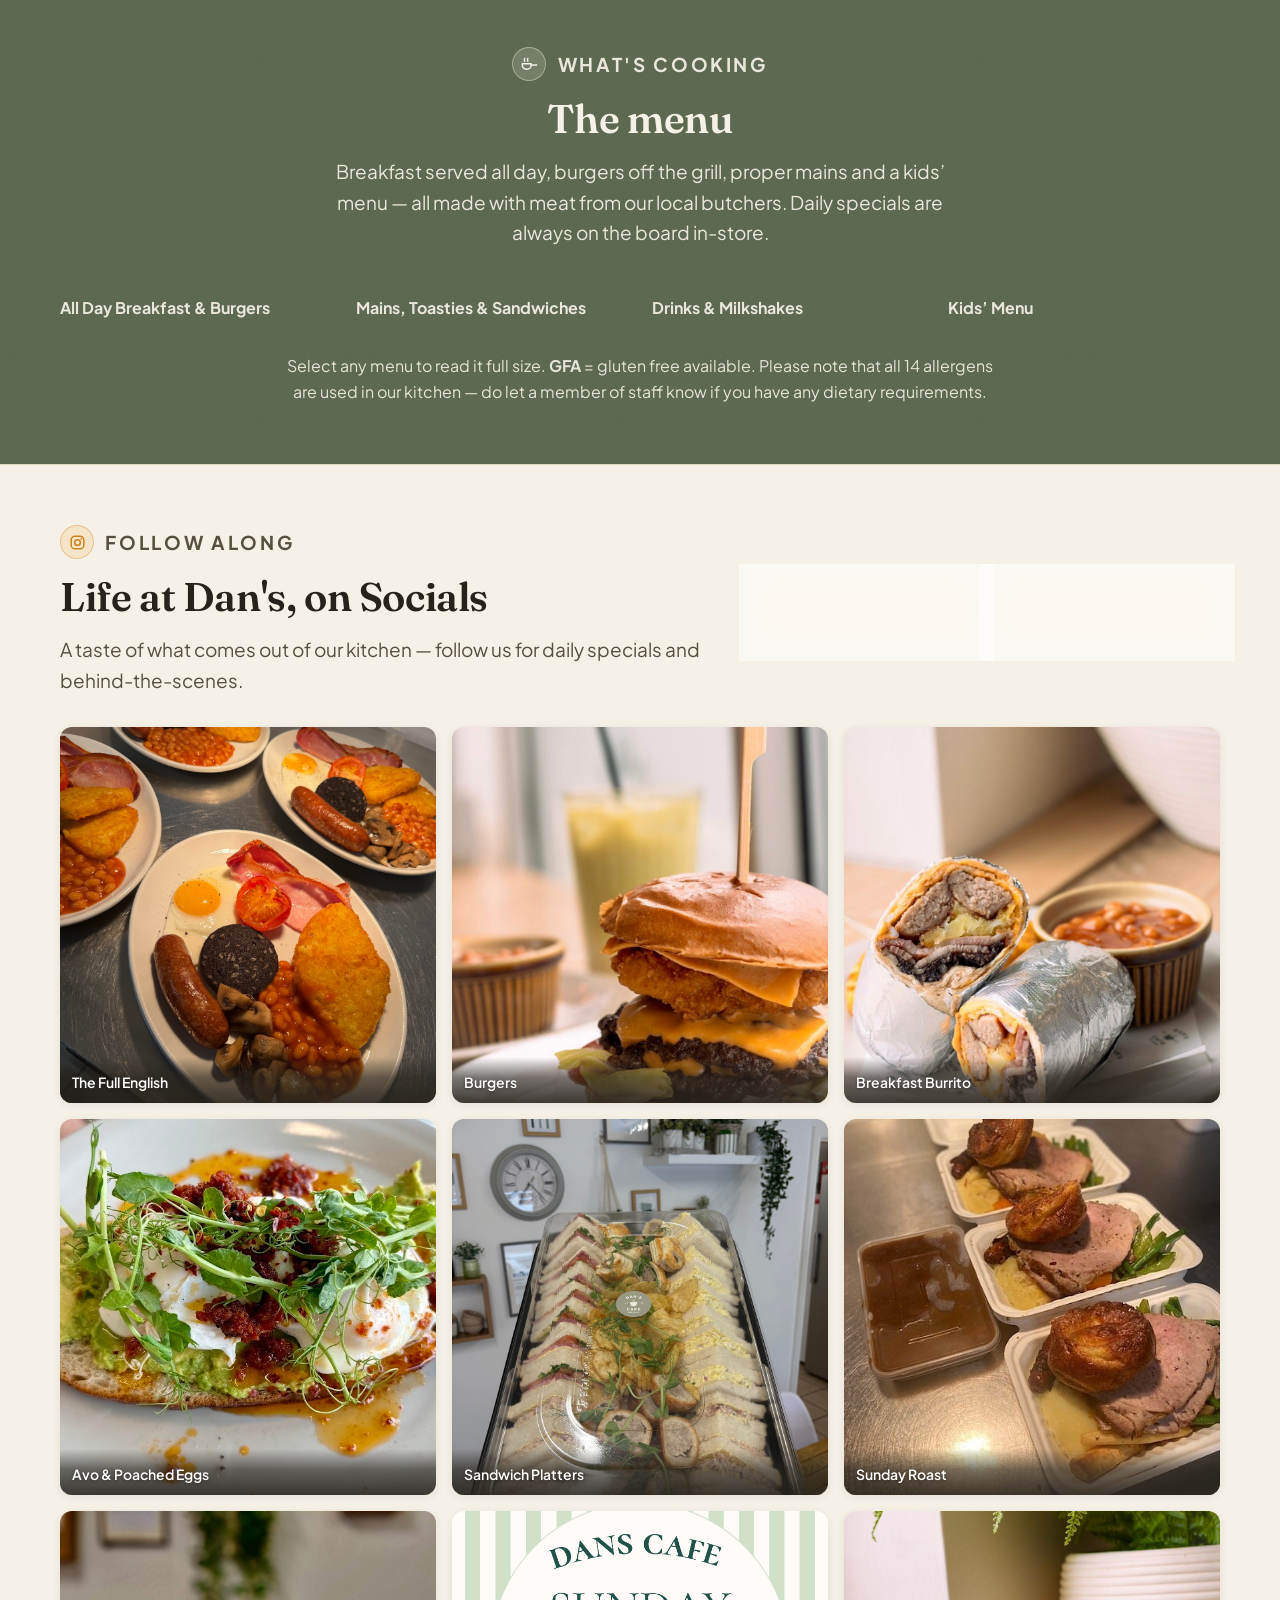
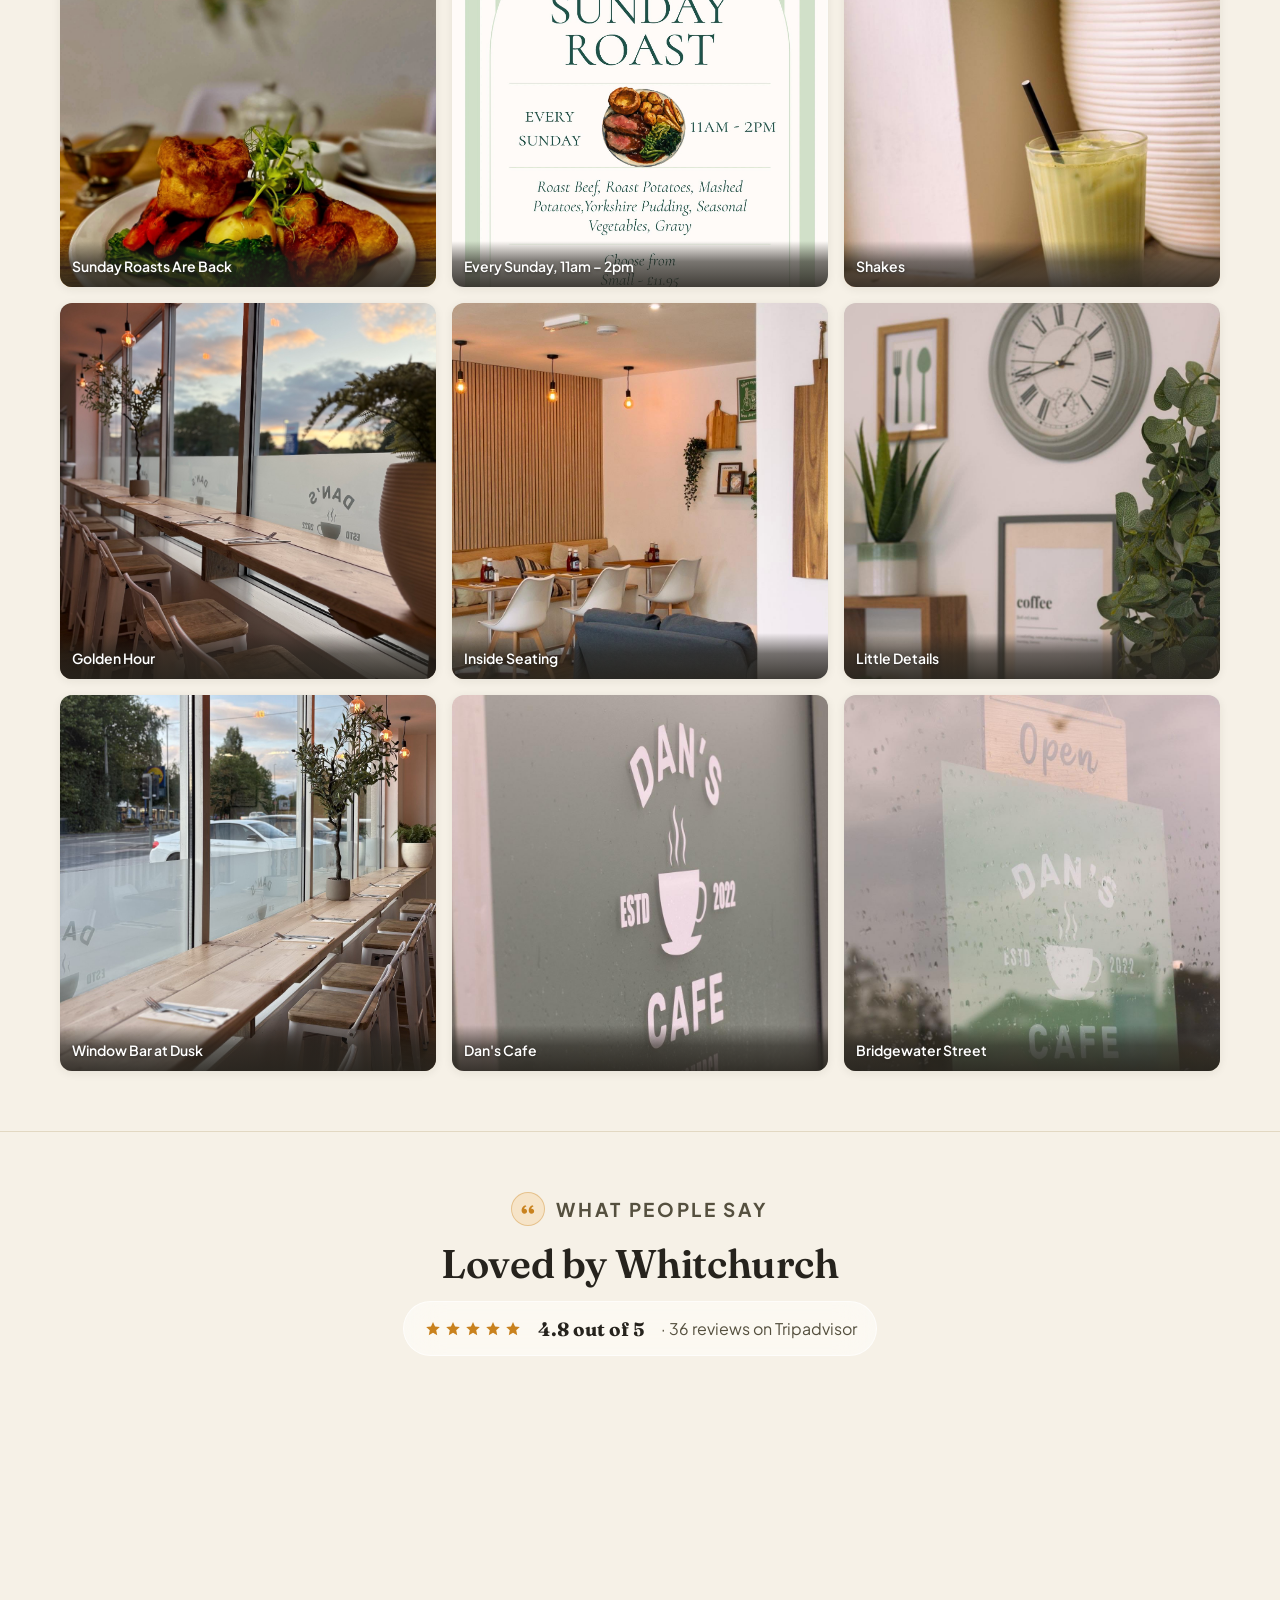
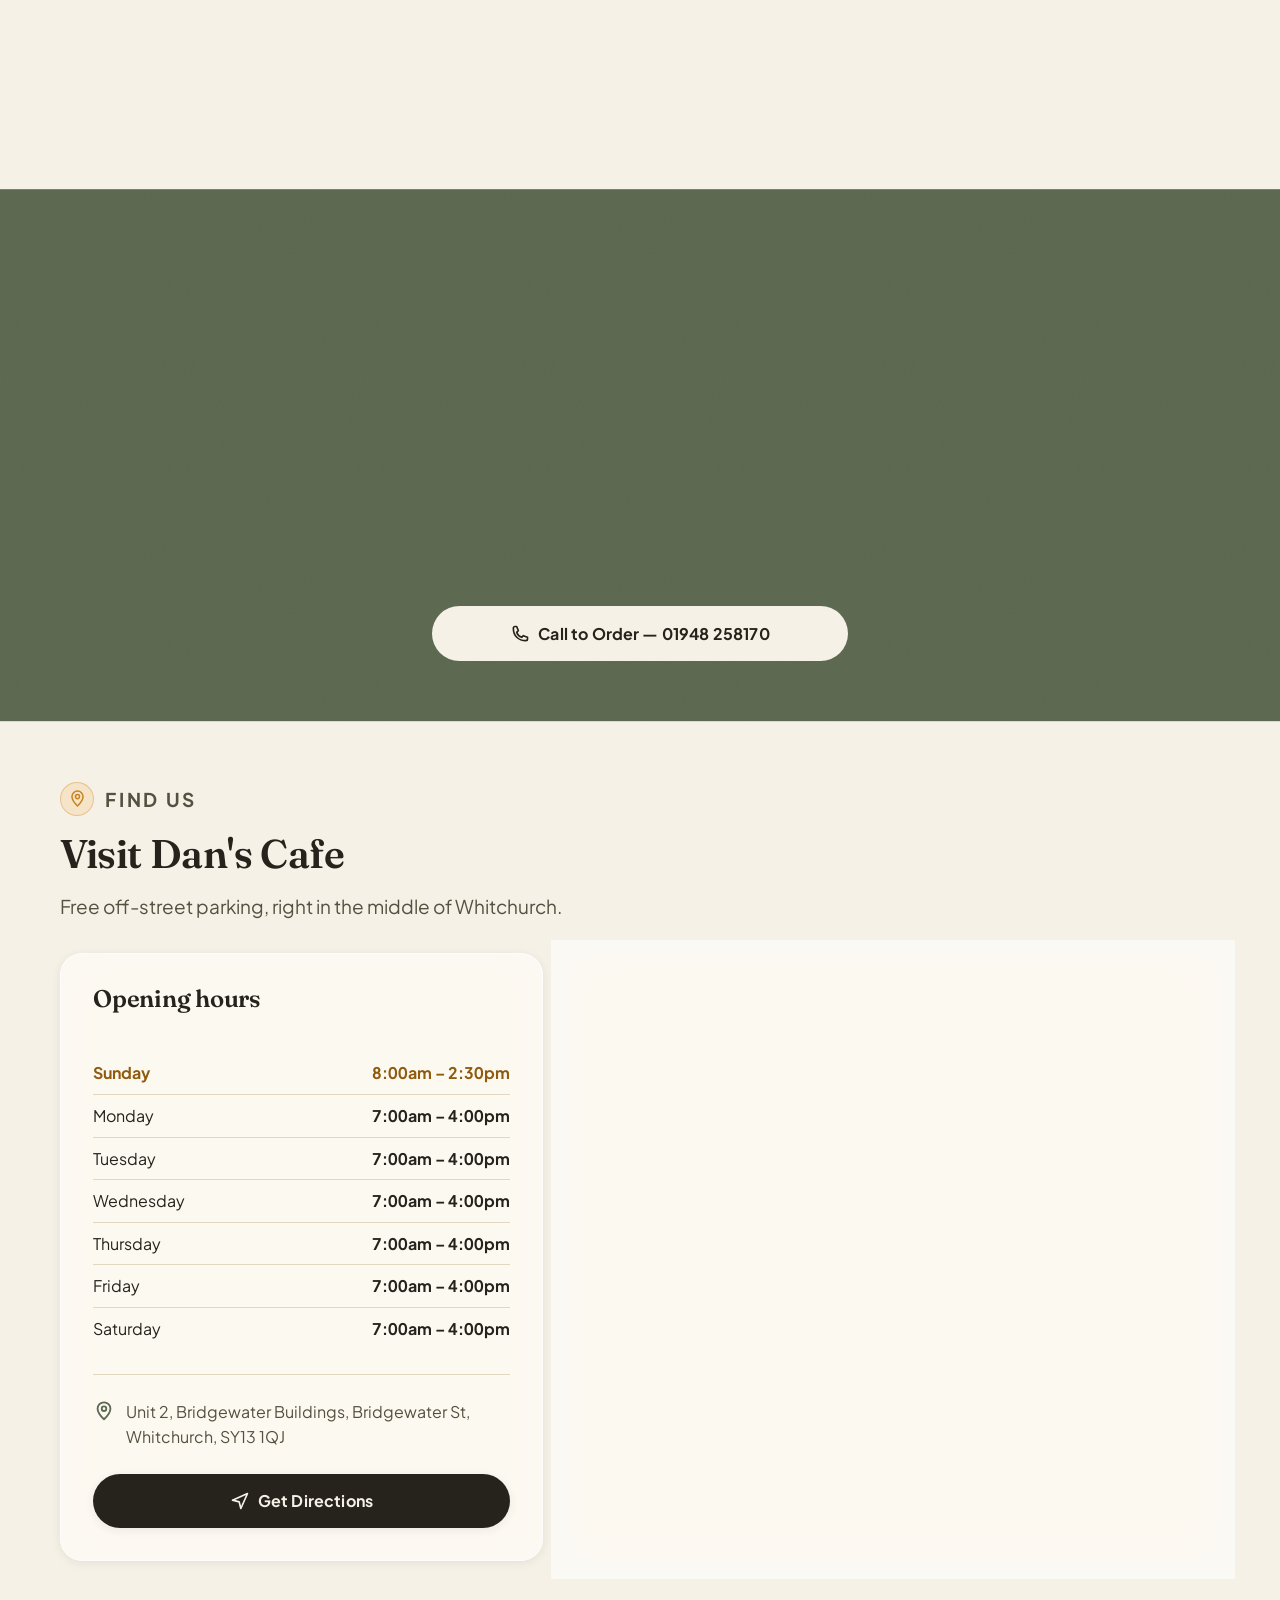
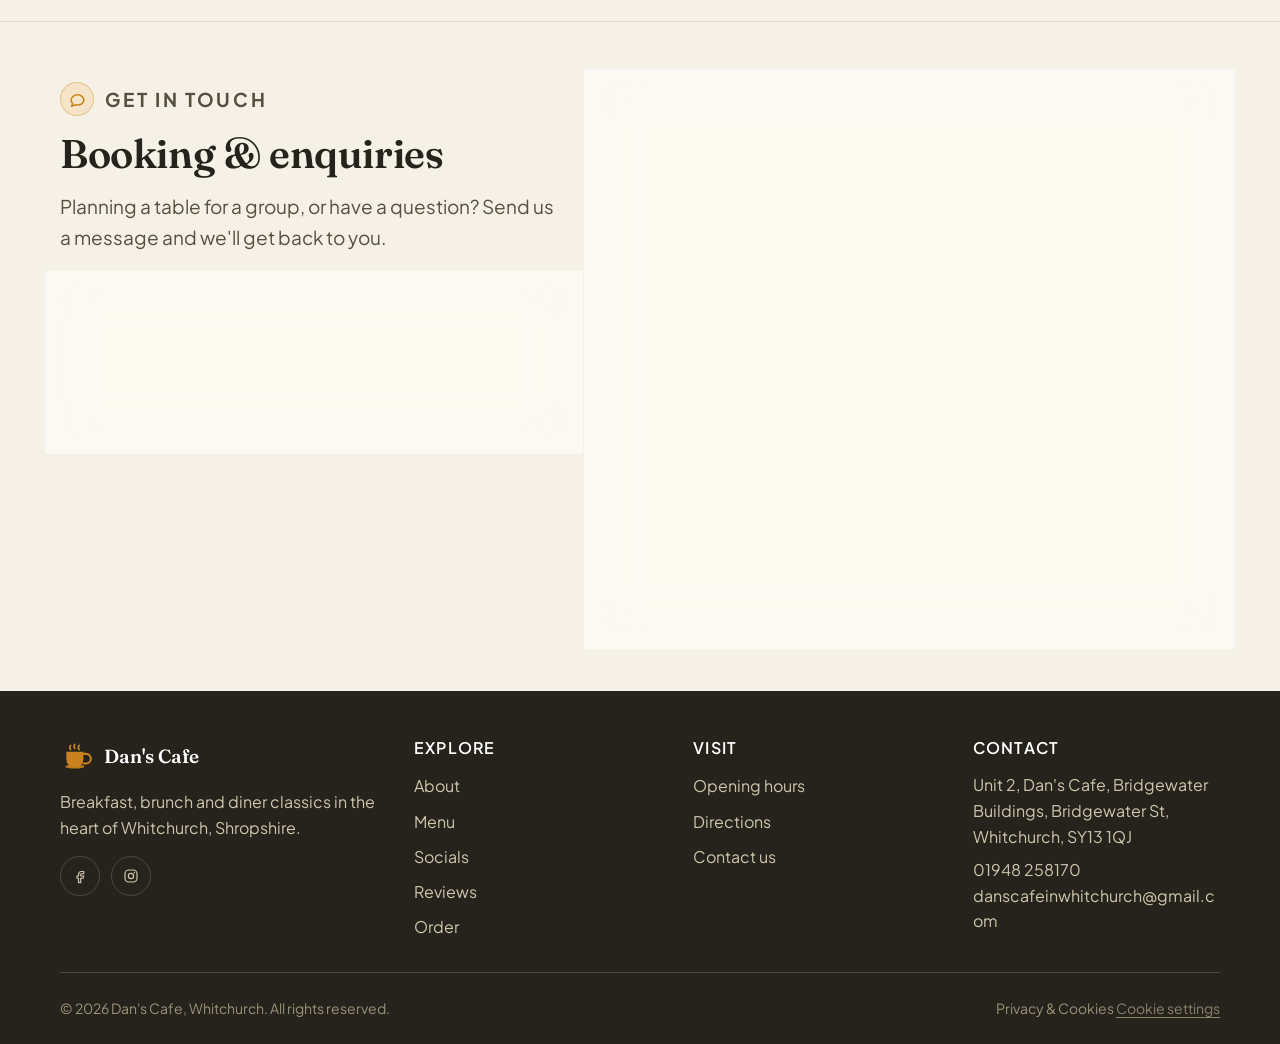
==== commit a1eb13dd: "Add SEO and sharing metadata, icon files, 404 page and small fixes Search and sharing - Canonical UR" ====
--- a/index.html
+++ b/index.html
@@ -6,6 +6,32 @@
   <title>Dan's Cafe — Breakfast, Brunch &amp; Diner in Whitchurch</title>
   <meta name="description" content="Dan's Cafe, Whitchurch — breakfast, brunch and diner classics cooked fresh every day. View the menu, order for collection, or find us on Bridgewater Street." />
 
+  <!-- Canonical: www and the bare domain both serve this site, and so do
+       "/" and "/index.html". This tells search engines which one counts,
+       so the ranking isn't split across four addresses. -->
+  <link rel="canonical" href="https://danscafe.co.uk/" />
+
+  <!-- Share card: what Facebook, WhatsApp, iMessage and Slack show when
+       someone posts the link. Without these you get a bare blue URL. -->
+  <meta property="og:type" content="restaurant" />
+  <meta property="og:site_name" content="Dan's Cafe" />
+  <meta property="og:title" content="Dan's Cafe — Breakfast, Brunch &amp; Diner in Whitchurch" />
+  <meta property="og:description" content="Breakfast served all day, burgers off the grill, Sunday roasts and proper milkshakes. On Bridgewater Street, Whitchurch." />
+  <meta property="og:image" content="https://danscafe.co.uk/og-image.jpg" />
+  <meta property="og:image:width" content="1200" />
+  <meta property="og:image:height" content="630" />
+  <meta property="og:image:alt" content="A full English breakfast at Dan's Cafe, Whitchurch" />
+  <meta property="og:url" content="https://danscafe.co.uk/" />
+  <meta property="og:locale" content="en_GB" />
+  <meta name="twitter:card" content="summary_large_image" />
+  <meta name="twitter:title" content="Dan's Cafe — Breakfast, Brunch &amp; Diner in Whitchurch" />
+  <meta name="twitter:description" content="Breakfast served all day, burgers off the grill, Sunday roasts and proper milkshakes. On Bridgewater Street, Whitchurch." />
+  <meta name="twitter:image" content="https://danscafe.co.uk/og-image.jpg" />
+
+  <!-- Colours the browser chrome on Android/Chrome mobile. -->
+  <meta name="theme-color" content="#7c8a73" />
+
+
   <link rel="preconnect" href="https://fonts.googleapis.com" />
   <link rel="preconnect" href="https://fonts.gstatic.com" crossorigin />
   <link href="https://fonts.googleapis.com/css2?family=Fraunces:ital,opsz,wght@0,9..144,500;0,9..144,600;0,9..144,700;1,9..144,500;1,9..144,600&family=Plus+Jakarta+Sans:wght@400;500;600;700;800&display=swap" rel="stylesheet" />
@@ -15,7 +41,7 @@
        for up to a week after an update. index.html itself is not
        cached, so changing this number here invalidates them instantly.
        BUMP THE VERSION whenever styles.css or main.js changes. -->
-  <link rel="stylesheet" href="css/styles.css?v=20261010-1" />
+  <link rel="stylesheet" href="css/styles.css?v=20261017-1" />
 
   <!-- Enables the scroll-reveal animations only when JS is running, so the
        page still renders fully visible for screenshots, previews and crawlers. -->
@@ -109,7 +135,87 @@
     })();
   </script>
 
+  <!-- The inline SVG below is what the browser tab uses. It is a data URI,
+       which Google's favicon crawler cannot fetch, so the .ico and PNG
+       files are here for search results and phone home screens. -->
+  <link rel="icon" href="/favicon.ico" sizes="any" />
+  <link rel="icon" type="image/png" sizes="512x512" href="/icon-512.png" />
+  <link rel="apple-touch-icon" href="/apple-touch-icon.png" />
   <link rel="icon" href="data:image/svg+xml,%3Csvg xmlns='http://www.w3.org/2000/svg' viewBox='0 0 64 64'%3E%3Crect width='64' height='64' rx='16' fill='%237C8A73'/%3E%3Cellipse cx='32' cy='47' rx='15' ry='3' fill='%23F6F1E7'/%3E%3Cpath d='M17 22h28v11a14 14 0 0 1-14 14 14 14 0 0 1-14-14V22Z' fill='%23F6F1E7'/%3E%3Cpath d='M45 25h4a7 7 0 0 1 0 14h-4' fill='none' stroke='%23F6F1E7' stroke-width='3.5' stroke-linecap='round'/%3E%3C/svg%3E" />
+
+  <!-- Structured data: the cafe's details in the format search engines read.
+       This is what lets Google show opening hours, phone and address
+       directly in results and feeds the local map listing.
+
+       Deliberately NOT included: the Tripadvisor star rating. Google's
+       guidelines treat a business marking up its own review score as
+       self-serving, and it can trigger a manual penalty. Ratings belong
+       on Tripadvisor and the Google Business Profile, where Google
+       collects them itself.
+
+       KEEP IN SYNC: if the opening hours or phone number change on the
+       page, change them here too. Mismatched details hurt local ranking. -->
+  <script type="application/ld+json">
+{
+  "@context": "https://schema.org",
+  "@type": "CafeOrCoffeeShop",
+  "@id": "https://danscafe.co.uk/#cafe",
+  "name": "Dan's Cafe",
+  "url": "https://danscafe.co.uk/",
+  "image": [
+    "https://danscafe.co.uk/og-image.jpg"
+  ],
+  "logo": "https://danscafe.co.uk/icon-512.png",
+  "description": "A modern, welcoming cafe on Bridgewater Street, Whitchurch. Breakfast served all day, burgers, toasties, Sunday roasts and milkshakes, with meat from a local butcher.",
+  "telephone": "+44 1948 258170",
+  "email": "danscafeinwhitchurch@gmail.com",
+  "priceRange": "££",
+  "currenciesAccepted": "GBP",
+  "paymentAccepted": "Cash, Credit Card, Debit Card",
+  "address": {
+    "@type": "PostalAddress",
+    "streetAddress": "Bridgewater Buildings, Bridgewater Street",
+    "addressLocality": "Whitchurch",
+    "addressRegion": "Shropshire",
+    "postalCode": "SY13 1QJ",
+    "addressCountry": "GB"
+  },
+  "servesCuisine": [
+    "British",
+    "Breakfast",
+    "Brunch",
+    "Diner"
+  ],
+  "hasMap": "https://www.google.com/maps/dir/?api=1&destination=Dan%27s+Cafe,+Bridgewater+St,+Whitchurch+SY13+1QJ",
+  "openingHoursSpecification": [
+    {
+      "@type": "OpeningHoursSpecification",
+      "dayOfWeek": [
+        "Monday",
+        "Tuesday",
+        "Wednesday",
+        "Thursday",
+        "Friday",
+        "Saturday"
+      ],
+      "opens": "07:00",
+      "closes": "16:00"
+    },
+    {
+      "@type": "OpeningHoursSpecification",
+      "dayOfWeek": "Sunday",
+      "opens": "08:00",
+      "closes": "14:30"
+    }
+  ],
+  "sameAs": [
+    "https://www.instagram.com/danscafewhitchurch",
+    "https://www.facebook.com/danscafewhitchurch",
+    "https://www.tripadvisor.co.uk/Restaurant_Review-g662358-d25131257-Reviews-Dan_s_Cafe-Whitchurch_Shropshire_England.html"
+  ]
+}
+  </script>
+
 </head>
 <body>
   <a class="skip-link" href="#main">Skip to main content</a>
@@ -726,7 +832,7 @@
     <section class="section section-sage" id="order">
       <div class="container">
         <div class="section-head center" data-reveal>
-          <p class="eyebrow"><span class="eyebrow-icon" aria-hidden="true"><svg><use href="#icon-bag"/></svg></span>Click &amp; Collect</p>
+          <p class="eyebrow"><span class="eyebrow-icon" aria-hidden="true"><svg><use href="#icon-bag"/></svg></span>Call for Collection</p>
           <h2>Order ahead for collection</h2>
           <p>Give us a call, let us know what you'd like, and we'll have it ready fresh for your chosen pickup time.</p>
         </div>
@@ -908,7 +1014,7 @@
         </div>
 
         <div class="footer-col">
-          <h4>Explore</h4>
+          <h3>Explore</h3>
           <ul>
             <li><a href="#about">About</a></li>
             <li><a href="#menu">Menu</a></li>
@@ -919,7 +1025,7 @@
         </div>
 
         <div class="footer-col">
-          <h4>Visit</h4>
+          <h3>Visit</h3>
           <ul>
             <li><a href="#visit">Opening hours</a></li>
             <li><a href="#visit">Directions</a></li>
@@ -928,7 +1034,7 @@
         </div>
 
         <div class="footer-col">
-          <h4>Contact</h4>
+          <h3>Contact</h3>
           <p>Unit 2, Dan's Cafe, Bridgewater Buildings, Bridgewater St, Whitchurch, SY13 1QJ</p>
           <p class="footer-contact-line"><a href="tel:+441948258170">01948 258170</a></p>
           <p><a href="mailto:danscafeinwhitchurch@gmail.com">danscafeinwhitchurch@gmail.com</a></p>
@@ -985,7 +1091,7 @@
       </div>
 
       <div class="menu-lightbox-stage" id="menuLightboxStage">
-        <img id="menuLightboxImg" src="" alt="" />
+        <img id="menuLightboxImg" alt="" />
       </div>
 
       <div class="menu-lightbox-foot">
@@ -1027,6 +1133,6 @@
     </div>
   </div>
 
-  <script src="js/main.js?v=20261010-1"></script>
+  <script src="js/main.js?v=20261017-1"></script>
 </body>
 </html>
--- a/css/styles.css
+++ b/css/styles.css
@@ -1843,7 +1843,7 @@
   margin-top: 0.5rem;
 }
 
-.footer-col h4 {
+.footer-col h3 {
   font-family: var(--font-body);
   font-size: var(--fs-sm);
   text-transform: uppercase;
@@ -2631,3 +2631,23 @@
 }
 
 .legal-table tbody tr:last-child td { border-bottom: 0; }
+
+/* =========================================================
+   Touch targets
+   ---------------------------------------------------------
+   The phone number and email are the two things a hungry
+   customer actually taps, and both were rendering about
+   20px tall. 44px is the accessibility guideline minimum.
+   ========================================================= */
+@media (hover: none) and (pointer: coarse) {
+  .contact-aside a[href^="tel:"],
+  .contact-aside a[href^="mailto:"],
+  .footer-col a[href^="tel:"],
+  .footer-col a[href^="mailto:"],
+  .info-row a[href^="tel:"],
+  .info-row a[href^="mailto:"] {
+    display: inline-flex;
+    align-items: center;
+    min-height: 44px;
+  }
+}
